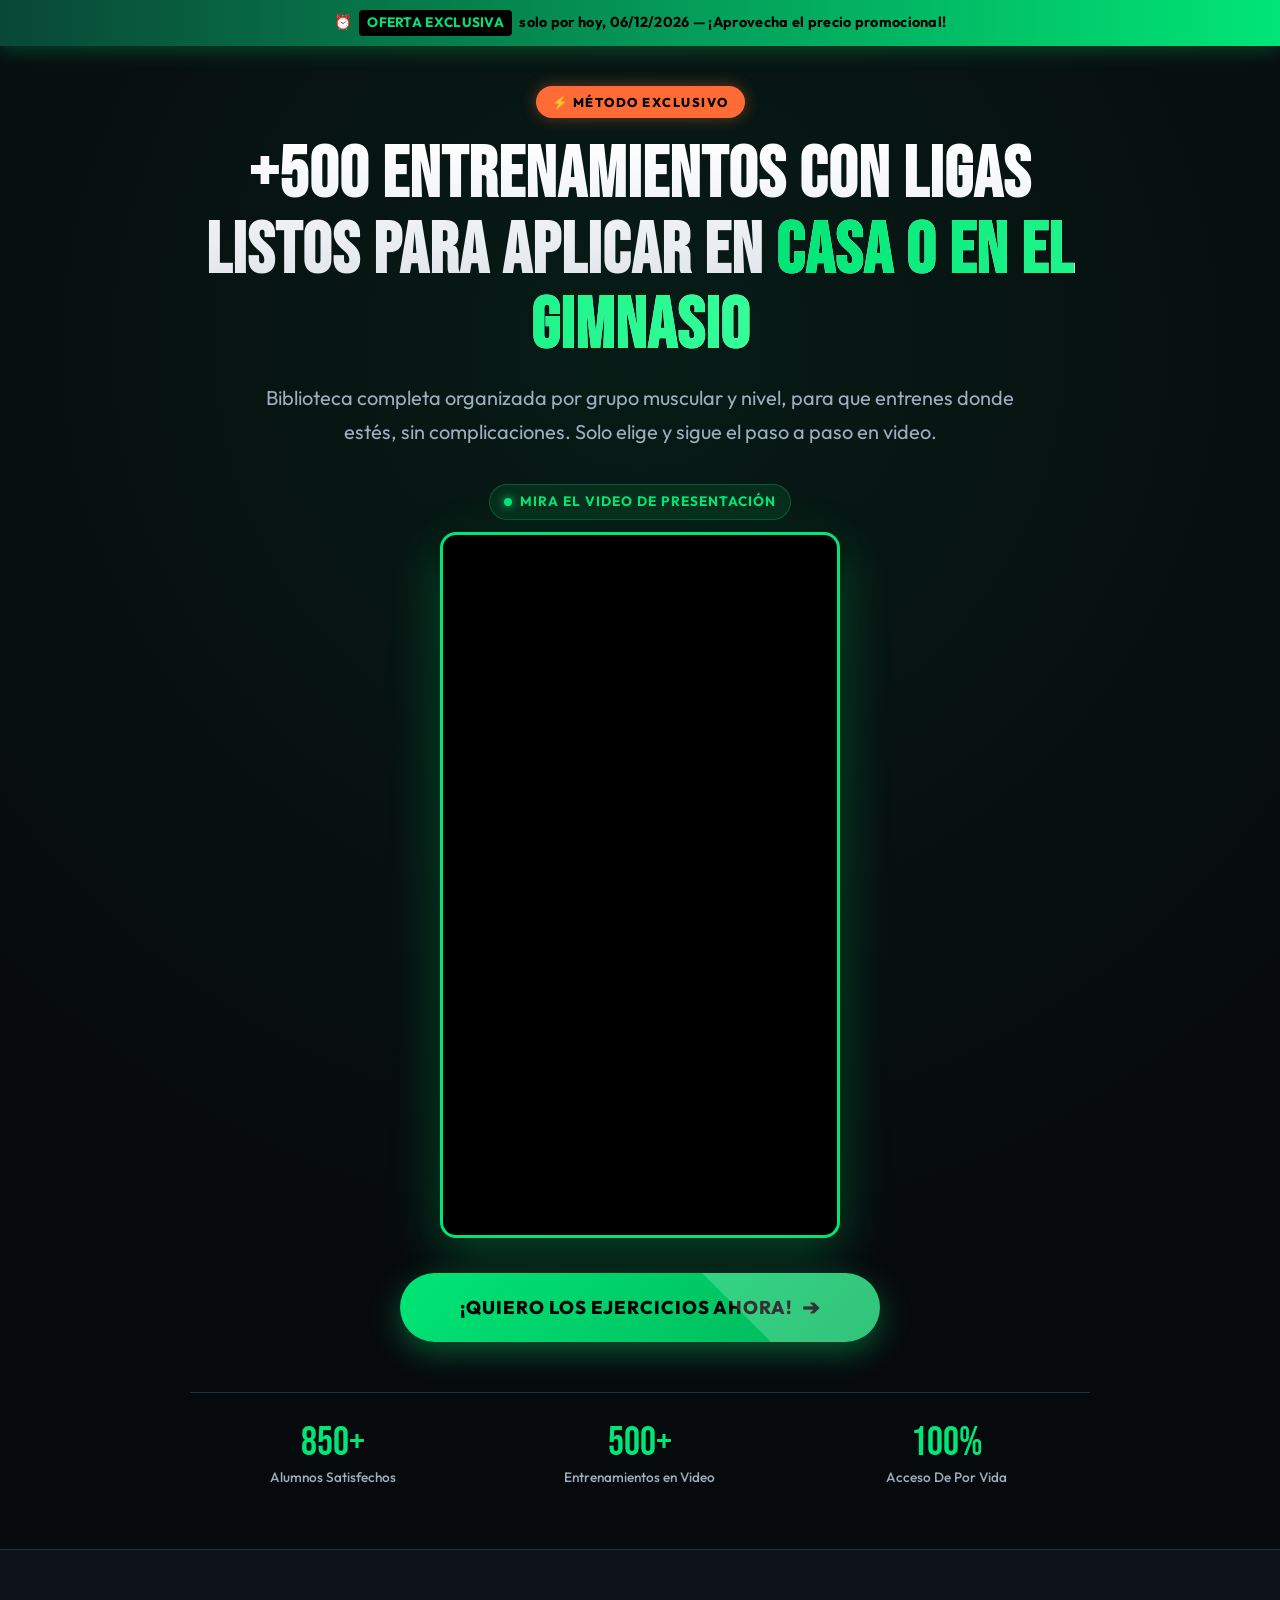
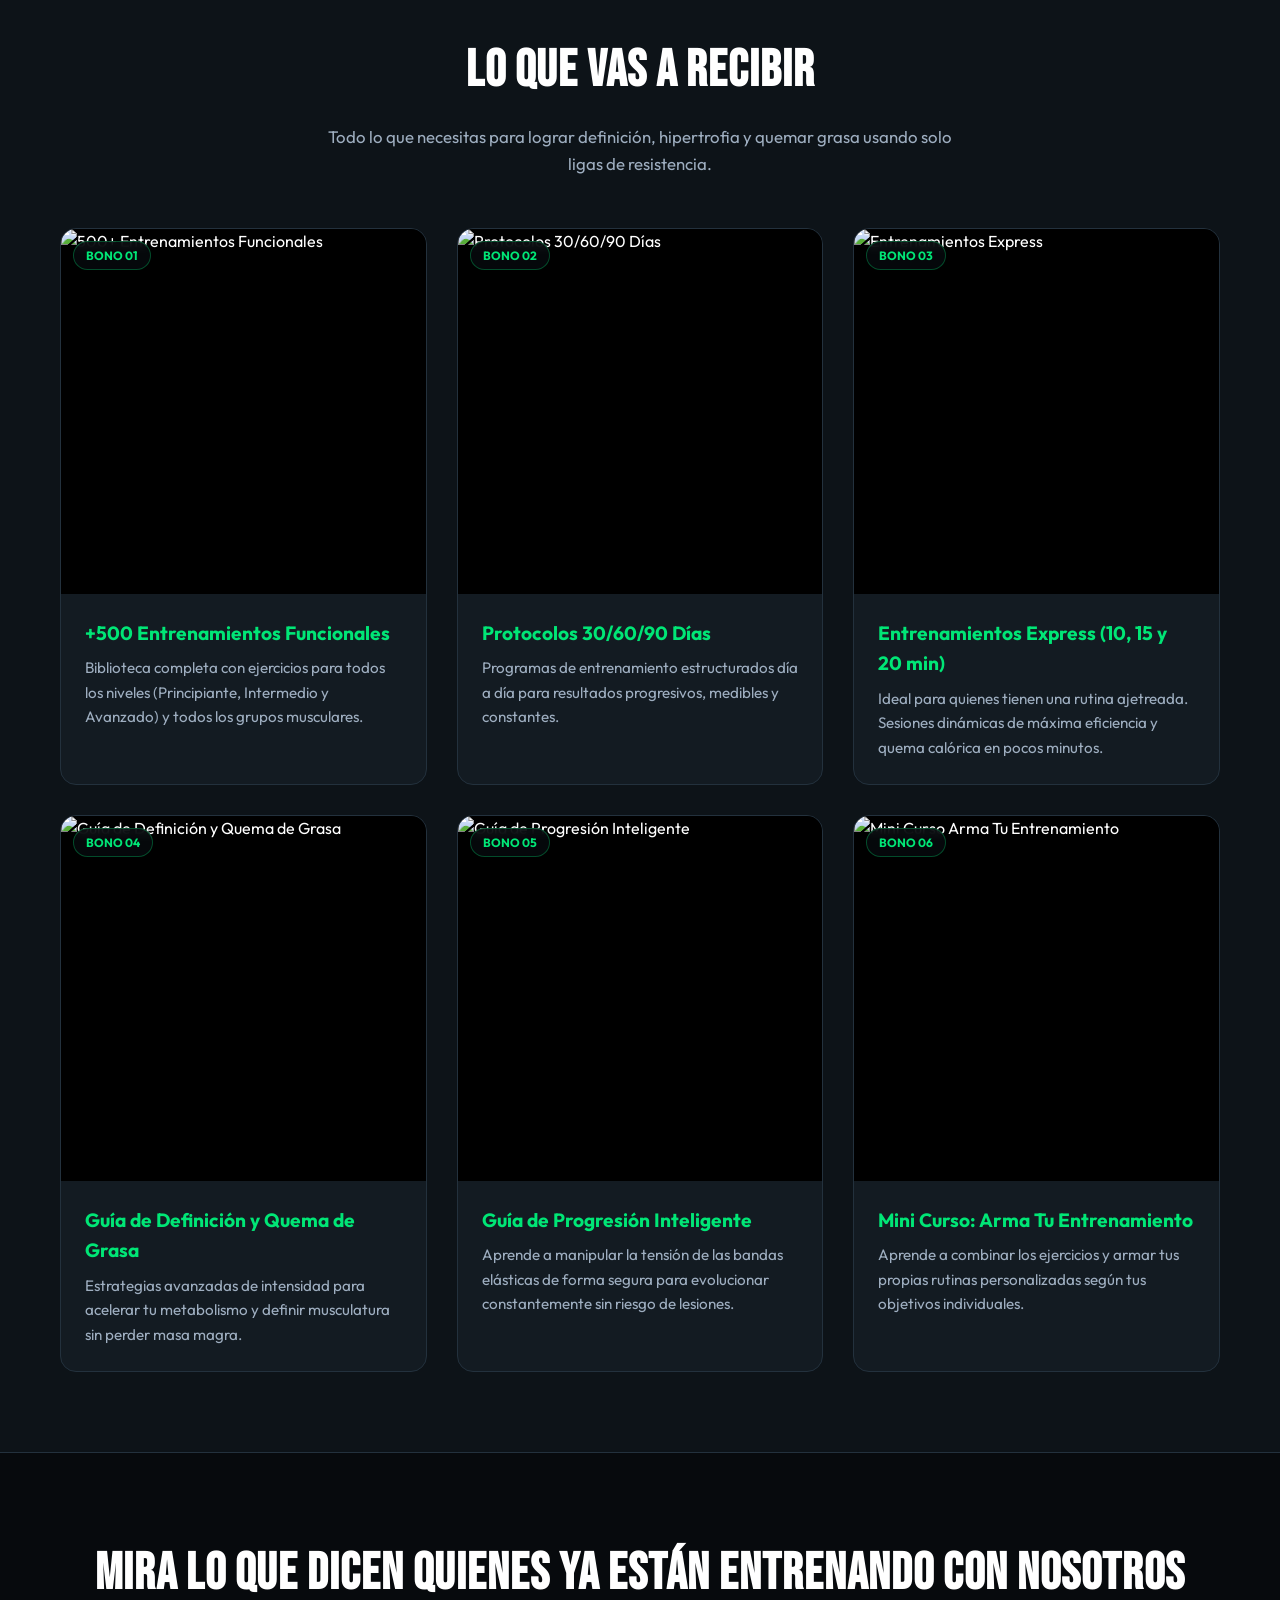
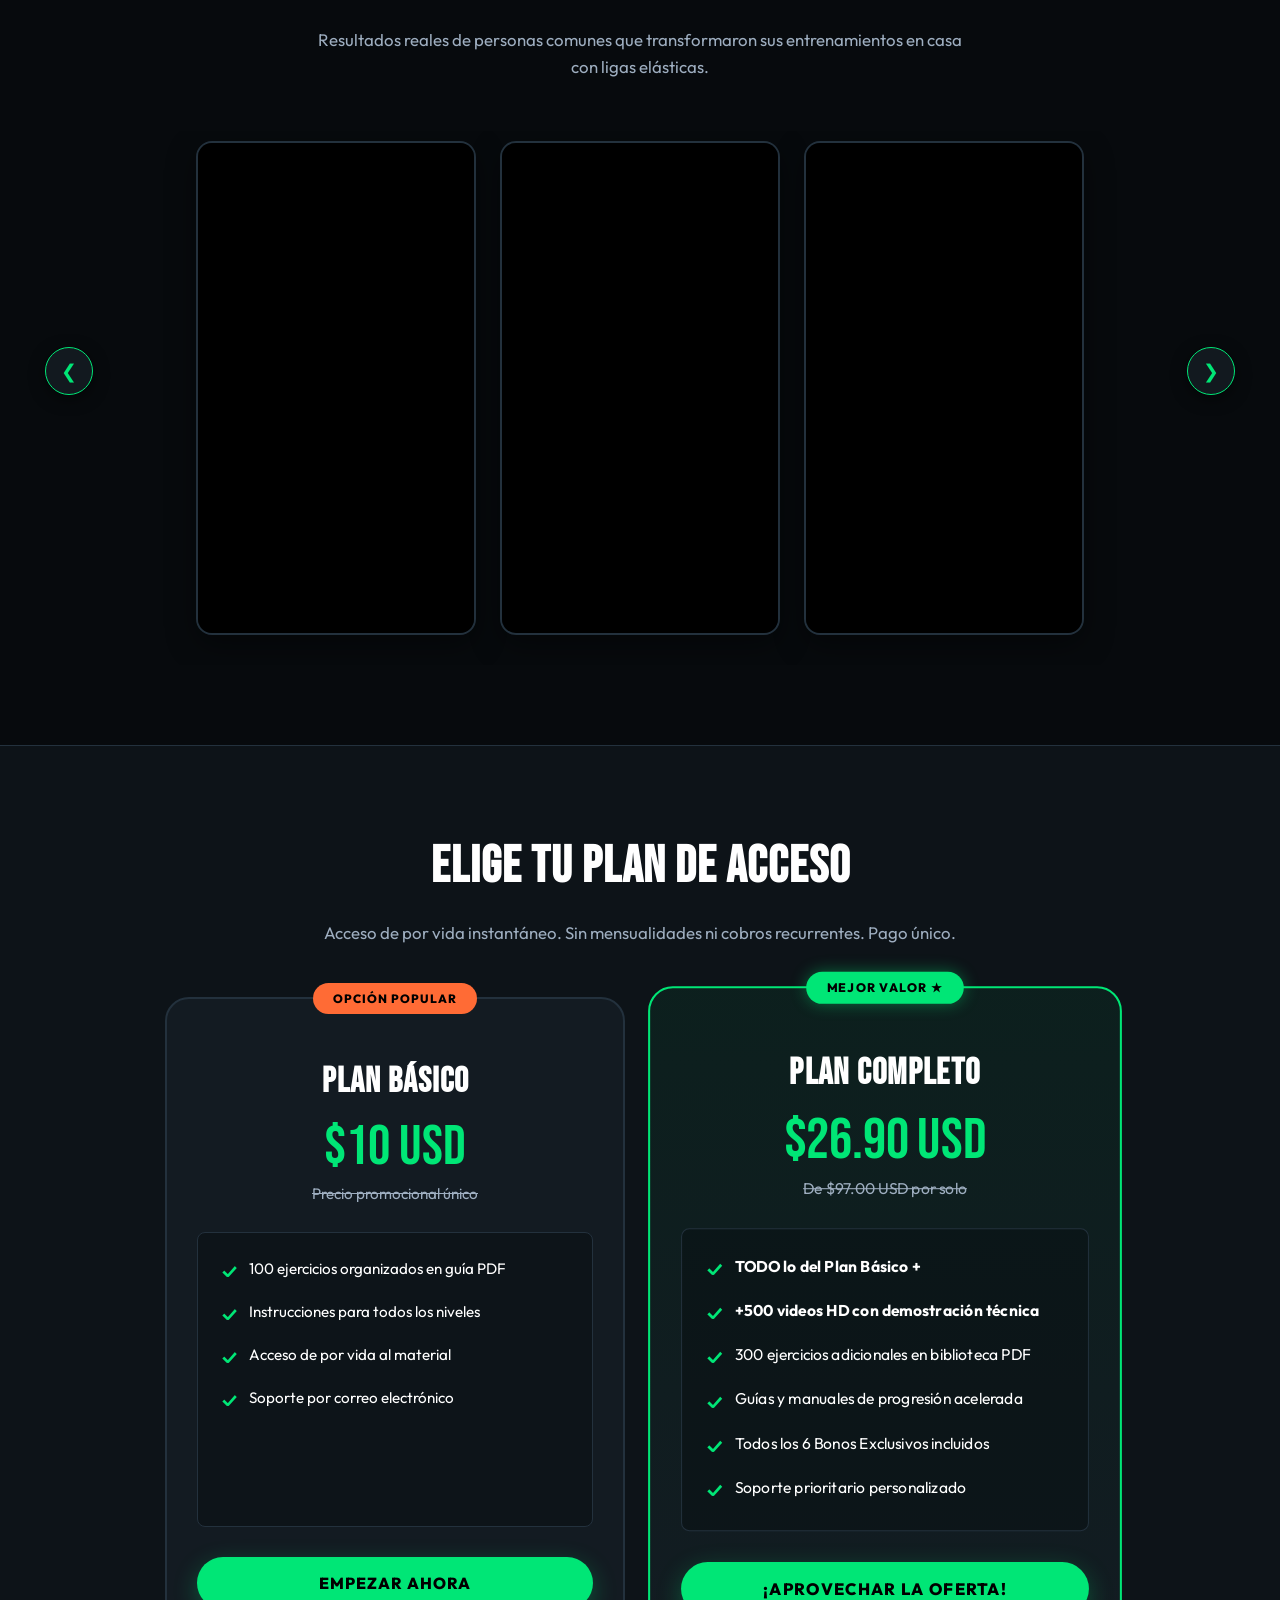
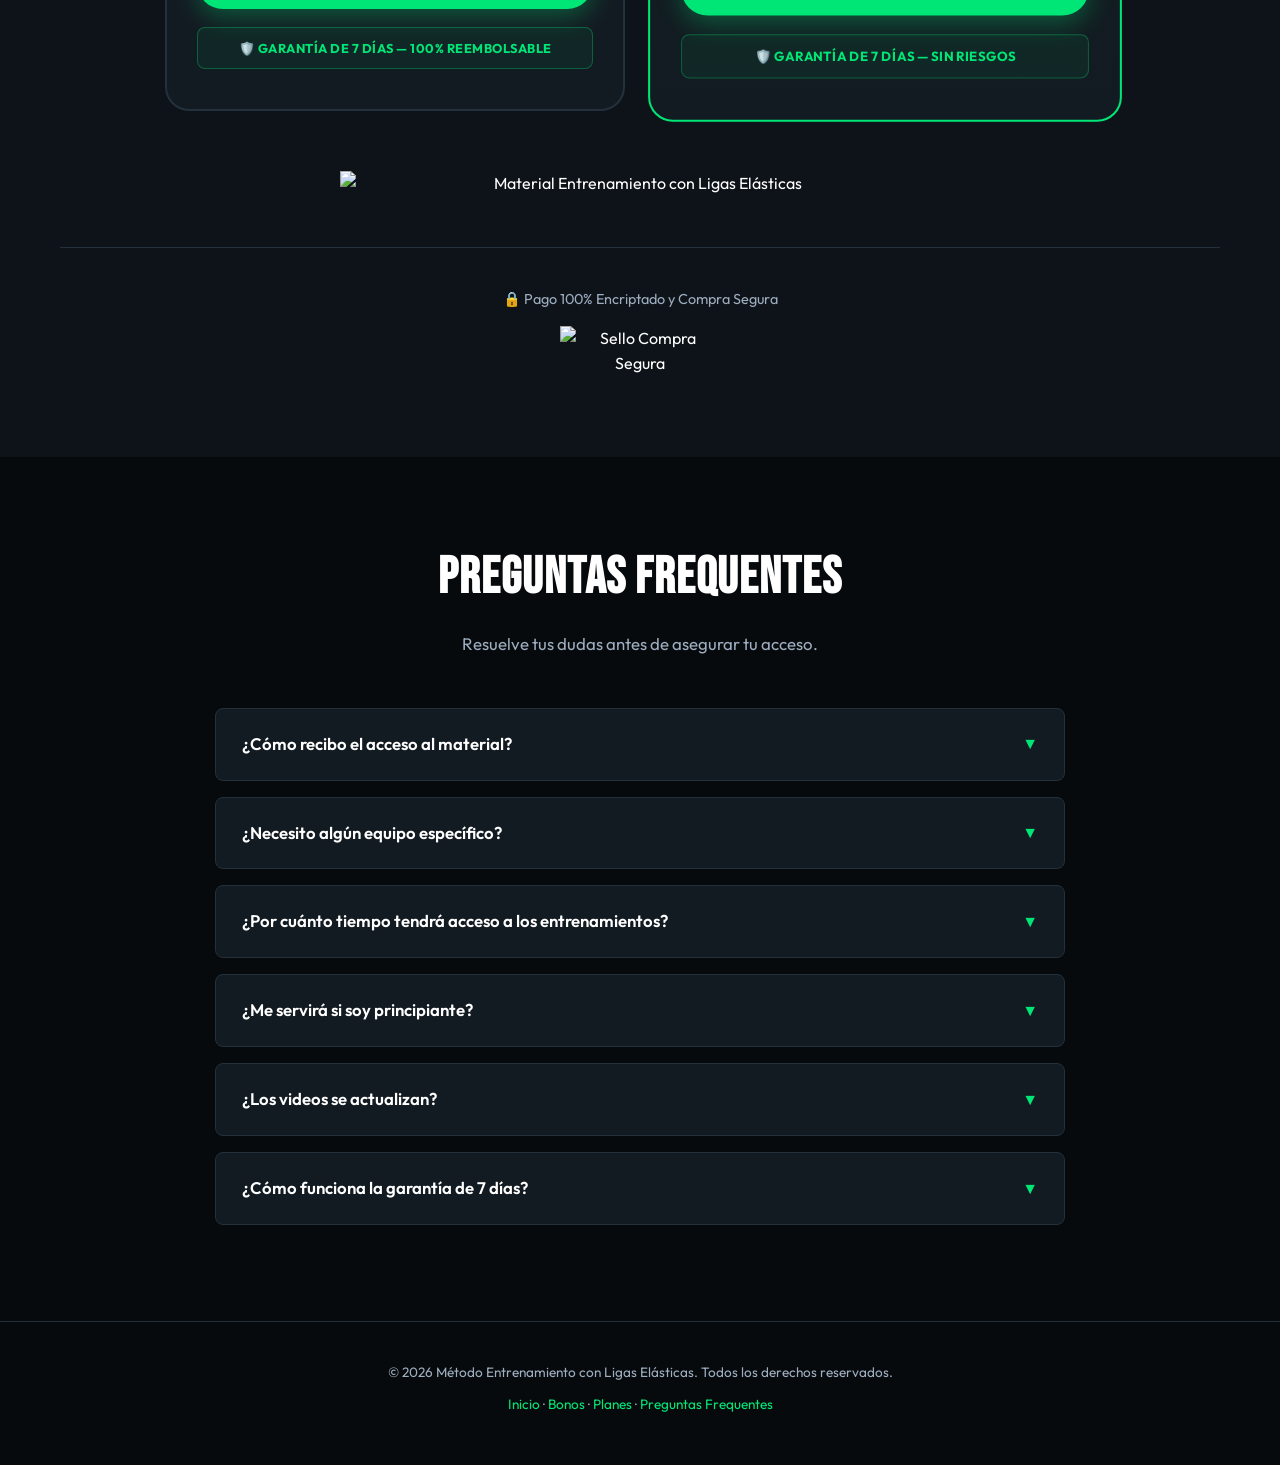
==== index.html @ fd40225d "Add files via upload" ====
<!DOCTYPE html>
<html lang="es">
<head>
  <meta charset="UTF-8">
  <meta name="viewport" content="width=device-width, initial-scale=1.0">
  <title>Entrenamiento con Ligas Elásticas — +500 Ejercicios en Video | Método Exclusivo</title>
  <meta name="description" content="Biblioteca completa de entrenamientos con ligas elásticas organizada por grupo muscular y nivel. Entrena en casa o en el gimnasio con resultados profesionales.">

  <!-- Open Graph / Meta -->
  <meta property="og:title" content="Entrenamiento con Ligas Elásticas — +500 Ejercicios en Video">
  <meta property="og:description" content="Accede a más de 500 ejercicios en video con ligas de resistencia para transformar tu cuerpo.">
  <meta property="og:type" content="website">

  <!-- CSS -->
  <link rel="stylesheet" href="styles.css">
</head>
<body>

  <!-- ==========================================================================
       1. BARRA DE URGENCIA (STICKY TOP)
       ========================================================================== -->
  <div class="urgency-bar" id="urgencyBar">
    <span>⏰ <strong>OFERTA EXCLUSIVA</strong> solo por hoy, <span id="dataHoje">--/--/----</span> — ¡Aprovecha el precio promocional!</span>
  </div>

  <!-- ==========================================================================
       2. HERO SECTION & ESPACIO VSL 9:16 (PARTE SUPERIOR)
       ========================================================================== -->
  <header class="hero" id="inicio">
    <div class="container">
      <div class="hero-wrapper">

        <!-- Badge de Destacado -->
        <div class="hero-badge">
          <span>⚡ MÉTODO EXCLUSIVO</span>
        </div>

        <!-- Headline Principal -->
        <h1>
          +500 Entrenamientos con Ligas Listos para Aplicar en <span class="highlight">Casa o en el Gimnasio</span>
        </h1>

        <!-- Sub-headline -->
        <p class="hero-subtitle">
          Biblioteca completa organizada por grupo muscular y nivel, para que entrenes donde estés, sin complicaciones. Solo elige y sigue el paso a paso en video.
        </p>

        <!-- ==========================================================================
             ESPACIO SUPERIOR PARA VSL
             ========================================================================== -->
        <div class="vsl-916-section" id="vslSection">
          <div class="vsl-header-badge">
            <span class="pulse-icon"></span>
            <span>Mira el Video de Presentación</span>
          </div>

          <div class="vsl-frame-wrapper">
            <div style="position:relative;padding-top:177.77777777777777%;"><iframe id="panda-846d091d-3621-42ae-bb9a-a032b433a4c4" src="https://player-vz-f4fc5bc1-14f.tv.pandavideo.com.br/embed/?v=846d091d-3621-42ae-bb9a-a032b433a4c4" style="border:none;position:absolute;top:0;left:0;" allow="accelerometer;gyroscope;autoplay;encrypted-media;picture-in-picture" allowfullscreen=true width="100%" height="100%" fetchpriority="high"></iframe></div>
          </div>
        </div>
        <!-- FIN ESPACIO VSL -->

        <!-- Botón CTA Principal -->
        <a href="#ofertas" class="cta-button" id="heroCtaBtn">
          <span>¡Quiero los Ejercicios Ahora!</span>
          <span class="icon">➔</span>
        </a>

        <!-- Prueba Social (Estadísticas) -->
        <div class="social-proof-bar">
          <div class="proof-item">
            <span class="proof-number">850+</span>
            <span class="proof-label">Alumnos Satisfechos</span>
          </div>
          <div class="proof-item">
            <span class="proof-number">500+</span>
            <span class="proof-label">Entrenamientos en Video</span>
          </div>
          <div class="proof-item">
            <span class="proof-number">100%</span>
            <span class="proof-label">Acceso De Por Vida</span>
          </div>
        </div>

      </div>
    </div>
  </header>

  <!-- ==========================================================================
       3. SECCIÓN LO QUE VAS A RECIBIR (BONOS EXCLUSIVOS)
       ========================================================================== -->
  <section class="bonus-section" id="conteudo">
    <div class="container">
      <h2 class="section-title">Lo que vas a recibir</h2>
      <p class="section-subtitle">Todo lo que necesitas para lograr definición, hipertrofia y quemar grasa usando solo ligas de resistencia.</p>

      <div class="bonus-grid">
        
        <!-- Card 1 -->
        <div class="bonus-card">
          <div class="bonus-card-img">
            <span class="bonus-tag">BONO 01</span>
            <img src="https://metodotreino.com/wp-content/uploads/2026/03/bonus-1-DiQcJpWj.jpg" alt="500+ Entrenamientos Funcionales" loading="lazy">
          </div>
          <div class="bonus-card-content">
            <h3 class="bonus-card-title">+500 Entrenamientos Funcionales</h3>
            <p class="bonus-card-desc">Biblioteca completa con ejercicios para todos los niveles (Principiante, Intermedio y Avanzado) y todos los grupos musculares.</p>
          </div>
        </div>

        <!-- Card 2 -->
        <div class="bonus-card">
          <div class="bonus-card-img">
            <span class="bonus-tag">BONO 02</span>
            <img src="https://metodotreino.com/wp-content/uploads/2026/03/bonus-2-BgysZjsa.jpg" alt="Protocolos 30/60/90 Días" loading="lazy">
          </div>
          <div class="bonus-card-content">
            <h3 class="bonus-card-title">Protocolos 30/60/90 Días</h3>
            <p class="bonus-card-desc">Programas de entrenamiento estructurados día a día para resultados progresivos, medibles y constantes.</p>
          </div>
        </div>

        <!-- Card 3 -->
        <div class="bonus-card">
          <div class="bonus-card-img">
            <span class="bonus-tag">BONO 03</span>
            <img src="https://metodotreino.com/wp-content/uploads/2026/03/bonus-3-D2dVax5O.jpg" alt="Entrenamientos Express" loading="lazy">
          </div>
          <div class="bonus-card-content">
            <h3 class="bonus-card-title">Entrenamientos Express (10, 15 y 20 min)</h3>
            <p class="bonus-card-desc">Ideal para quienes tienen una rutina ajetreada. Sesiones dinámicas de máxima eficiencia y quema calórica en pocos minutos.</p>
          </div>
        </div>

        <!-- Card 4 -->
        <div class="bonus-card">
          <div class="bonus-card-img">
            <span class="bonus-tag">BONO 04</span>
            <img src="https://metodotreino.com/wp-content/uploads/2026/03/bonus-4-Bin13Cpv.jpg" alt="Guía de Definición y Quema de Grasa" loading="lazy">
          </div>
          <div class="bonus-card-content">
            <h3 class="bonus-card-title">Guía de Definición y Quema de Grasa</h3>
            <p class="bonus-card-desc">Estrategias avanzadas de intensidad para acelerar tu metabolismo y definir musculatura sin perder masa magra.</p>
          </div>
        </div>

        <!-- Card 5 -->
        <div class="bonus-card">
          <div class="bonus-card-img">
            <span class="bonus-tag">BONO 05</span>
            <img src="https://metodotreino.com/wp-content/uploads/2026/03/bonus-5-CfjnOdar.jpg" alt="Guía de Progresión Inteligente" loading="lazy">
          </div>
          <div class="bonus-card-content">
            <h3 class="bonus-card-title">Guía de Progresión Inteligente</h3>
            <p class="bonus-card-desc">Aprende a manipular la tensión de las bandas elásticas de forma segura para evolucionar constantemente sin riesgo de lesiones.</p>
          </div>
        </div>

        <!-- Card 6 -->
        <div class="bonus-card">
          <div class="bonus-card-img">
            <span class="bonus-tag">BONO 06</span>
            <img src="https://metodotreino.com/wp-content/uploads/2026/03/bonus-6-C-kqNXGU-768x768-1.webp" alt="Mini Curso Arma Tu Entrenamiento" loading="lazy">
          </div>
          <div class="bonus-card-content">
            <h3 class="bonus-card-title">Mini Curso: Arma Tu Entrenamiento</h3>
            <p class="bonus-card-desc">Aprende a combinar los ejercicios y armar tus propias rutinas personalizadas según tus objetivos individuales.</p>
          </div>
        </div>

      </div>
    </div>
  </section>

  <!-- ==========================================================================
       4. SECCIÓN TESTIMONIOS EN VIDEO (CARRUSEL HORIZONTAL)
       ========================================================================== -->
  <section class="testimonials-section" id="depoimentos">
    <div class="container">
      <h2 class="section-title">Mira lo que dicen quienes ya están entrenando con nosotros</h2>
      <p class="section-subtitle">Resultados reales de personas comunes que transformaron sus entrenamientos en casa con ligas elásticas.</p>

      <div class="carousel-wrapper">
        <button class="carousel-btn prev" id="prevBtn" aria-label="Testimonio Anterior">❮</button>

        <div class="carousel-container" id="carouselContainer">
          
          <!-- Testimonial 1 -->
          <div class="testimonial-card">
            <div style="position:relative; aspect-ratio: 9/16;">
              <iframe
                loading="lazy" title="Gumlet video player"
                src="https://play.gumlet.io/embed/6a7f6fedb233bd3326989efd?background=false&autoplay=false&loop=false&disable_player_controls=false"
                style="border:none; position: absolute; top: 0; left: 0; height: 100%; width: 100%;"
                referrerpolicy="origin"
                allow="accelerometer; gyroscope; autoplay; encrypted-media; picture-in-picture; fullscreen;clipboard-write;">
              </iframe>
            </div>
          </div>

          <!-- Testimonial 2 -->
          <div class="testimonial-card">
            <div style="position:relative; aspect-ratio: 9/16;">
              <iframe
                loading="lazy" title="Gumlet video player"
                src="https://play.gumlet.io/embed/6a7f6fed80185520c2938852?background=false&autoplay=false&loop=false&disable_player_controls=false"
                style="border:none; position: absolute; top: 0; left: 0; height: 100%; width: 100%;"
                referrerpolicy="origin"
                allow="accelerometer; gyroscope; autoplay; encrypted-media; picture-in-picture; fullscreen;clipboard-write;">
              </iframe>
            </div>
          </div>

          <!-- Testimonial 3 -->
          <div class="testimonial-card">
            <div style="position:relative; aspect-ratio: 9/16;">
              <iframe
                loading="lazy" title="Gumlet video player"
                src="https://play.gumlet.io/embed/6a7f6fedb233bd3326989eff?background=false&autoplay=false&loop=false&disable_player_controls=false"
                style="border:none; position: absolute; top: 0; left: 0; height: 100%; width: 100%;"
                referrerpolicy="origin"
                allow="accelerometer; gyroscope; autoplay; encrypted-media; picture-in-picture; fullscreen;clipboard-write;">
              </iframe>
            </div>
          </div>

        </div>

        <button class="carousel-btn next" id="nextBtn" aria-label="Siguiente Testimonio">❯</button>
      </div>
    </div>
  </section>

  <!-- ==========================================================================
       5. SECCIÓN DE OFERTAS Y PRECIOS
       ========================================================================== -->
  <section class="pricing-section" id="ofertas">
    <div class="container">
      <h2 class="section-title">Elige Tu Plan de Acceso</h2>
      <p class="section-subtitle">Acceso de por vida instantáneo. Sin mensualidades ni cobros recurrentes. Pago único.</p>

      <div class="pricing-grid">
        
        <!-- PLAN BÁSICO -->
        <div class="pricing-card">
          <div class="pricing-badge">OPCIÓN POPULAR</div>
          <h3 class="pricing-plan-name">Plan Básico</h3>
          <div class="pricing-price">$10 USD</div>
          <div class="pricing-original-price">Precio promocional único</div>

          <div class="pricing-features">
            <div class="feature-item">
              <span class="feature-icon">✓</span>
              <span>100 ejercicios organizados en guía PDF</span>
            </div>
            <div class="feature-item">
              <span class="feature-icon">✓</span>
              <span>Instrucciones para todos los niveles</span>
            </div>
            <div class="feature-item">
              <span class="feature-icon">✓</span>
              <span>Acceso de por vida al material</span>
            </div>
            <div class="feature-item">
              <span class="feature-icon">✓</span>
              <span>Soporte por correo electrónico</span>
            </div>
          </div>

          <button class="pricing-cta" onclick="abrirUpsell()">Empezar Ahora</button>

          <div class="guarantee-box">
            <span>🛡️ Garantía de 7 días — 100% Reembolsable</span>
          </div>
        </div>

        <!-- PLAN COMPLETO (DESTACADO) -->
        <div class="pricing-card featured">
          <div class="pricing-badge featured">MEJOR VALOR ★</div>
          <h3 class="pricing-plan-name">Plan Completo</h3>
          <div class="pricing-price">$26.90 USD</div>
          <div class="pricing-original-price">De $97.00 USD por solo</div>

          <div class="pricing-features">
            <div class="feature-item">
              <span class="feature-icon">✓</span>
              <span><strong>TODO lo del Plan Básico +</strong></span>
            </div>
            <div class="feature-item">
              <span class="feature-icon">✓</span>
              <span><strong>+500 videos HD con demostración técnica</strong></span>
            </div>
            <div class="feature-item">
              <span class="feature-icon">✓</span>
              <span>300 ejercicios adicionales en biblioteca PDF</span>
            </div>
            <div class="feature-item">
              <span class="feature-icon">✓</span>
              <span>Guías y manuales de progresión acelerada</span>
            </div>
            <div class="feature-item">
              <span class="feature-icon">✓</span>
              <span>Todos los 6 Bonos Exclusivos incluidos</span>
            </div>
            <div class="feature-item">
              <span class="feature-icon">✓</span>
              <span>Soporte prioritario personalizado</span>
            </div>
          </div>

          <button class="pricing-cta" onclick="irParaCheckout('oferta-completa')">¡Aprovechar la Oferta!</button>

          <div class="guarantee-box">
            <span>🛡️ Garantía de 7 días — Sin Riesgos</span>
          </div>
        </div>

      </div>

      <!-- Imagem de Mockups dos Pacotes -->
      <div class="bundle-image-box">
        <img src="https://metodotreino.com/wp-content/uploads/2026/03/139.1-1.webp" alt="Material Entrenamiento con Ligas Elásticas" loading="lazy">
      </div>

      <!-- Selo de Compra Segura -->
      <div class="security-seal-box">
        <p>🔒 Pago 100% Encriptado y Compra Segura</p>
        <img src="https://metodotreino.com/wp-content/uploads/2026/03/compra-Segura-vetor-branco1-1-1.png" alt="Sello Compra Segura" loading="lazy">
      </div>

    </div>
  </section>

  <!-- ==========================================================================
       6. SECCIÓN PREGUNTAS FRECUENTES (FAQ)
       ========================================================================== -->
  <section class="faq-section" id="faq">
    <div class="container">
      <h2 class="section-title">Preguntas Frequentes</h2>
      <p class="section-subtitle">Resuelve tus dudas antes de asegurar tu acceso.</p>

      <div class="faq-container">
        
        <div class="faq-item">
          <div class="faq-question">
            <span>¿Cómo recibo el acceso al material?</span>
            <span class="faq-icon">▼</span>
          </div>
          <div class="faq-answer">
            <p>Inmediatamente después de confirmar tu pago, recibirás un correo electrónico automático con tus datos de acceso a la plataforma privada. Puedes ingresar desde cualquier celular, tablet o computadora.</p>
          </div>
        </div>

        <div class="faq-item">
          <div class="faq-question">
            <span>¿Necesito algún equipo específico?</span>
            <span class="faq-icon">▼</span>
          </div>
          <div class="faq-answer">
            <p>Solo necesitas bandas o ligas elásticas de resistencia (como mini bands, super bands o ligas con agarre). Son equipos muy accesibles que puedes adquirir fácilmente en tiendas online a precios muy bajos.</p>
          </div>
        </div>

        <div class="faq-item">
          <div class="faq-question">
            <span>¿Por cuánto tiempo tendrá acceso a los entrenamientos?</span>
            <span class="faq-icon">▼</span>
          </div>
          <div class="faq-answer">
            <p>Tu acceso es 100% de por vida. Pagas una sola vez y tienes acceso ilimitado para siempre, incluyendo futuras actualizaciones sin cargos adicionales.</p>
          </div>
        </div>

        <div class="faq-item">
          <div class="faq-question">
            <span>¿Me servirá si soy principiante?</span>
            <span class="faq-icon">▼</span>
          </div>
          <div class="faq-answer">
            <p>¡Sí! Los ejercicios están divididos y clasificados por nivel de dificultad (Principiante, Intermedio y Avanzado), lo que permite que cualquier persona progrese con total seguridad.</p>
          </div>
        </div>

        <div class="faq-item">
          <div class="faq-question">
            <span>¿Los videos se actualizan?</span>
            <span class="faq-icon">▼</span>
          </div>
          <div class="faq-answer">
            <p>¡Sí! Añadimos nuevos entrenamientos y variaciones periódicamente sin cobrar nada extra a los miembros.</p>
          </div>
        </div>

        <div class="faq-item">
          <div class="faq-question">
            <span>¿Cómo funciona la garantía de 7 días?</span>
            <span class="faq-icon">▼</span>
          </div>
          <div class="faq-answer">
            <p>Si por cualquier motivo sientes que el método no es para ti dentro del plazo de 7 días, solo envía un correo a nuestro equipo de soporte y te devolveremos el 100% de tu dinero, sin preguntas ni complicaciones.</p>
          </div>
        </div>

      </div>
    </div>
  </section>

  <!-- ==========================================================================
       7. UPSELL MODAL (DESCONTO PLANO COMPLETO POR $19.90 USD)
       ========================================================================== -->
  <div class="upsell-modal" id="upsellModal" aria-hidden="true">
    <div class="upsell-content">
      <button class="upsell-close" onclick="fecharUpsell()" aria-label="Cerrar Modal">✕</button>

      <div class="upsell-header">
        <h2>⚡ ¡ESPERA! OFERTA ESPECIAL</h2>
        <p>¡Llévate el Plan Completo con +500 Videos a un precio exclusivo!</p>
      </div>

      <div class="upsell-price-box">
        <div class="upsell-price-value">$19.90 USD</div>
        <div class="upsell-price-original">De $26.90 USD (Descuento extra del 25%)</div>
      </div>

      <div class="upsell-benefits">
        <h3>Todo lo que te llevas al aceptar ahora:</h3>
        <div class="upsell-benefit-item">
          <span class="check">✓</span>
          <span><strong>+500 Videos de Entrenamiento</strong> demostrativos en HD</span>
        </div>
        <div class="upsell-benefit-item">
          <span class="check">✓</span>
          <span><strong>Todos los 6 Bonos Exclusivos</strong> incluidos</span>
        </div>
        <div class="upsell-benefit-item">
          <span class="check">✓</span>
          <span><strong>Diario de Evolución</strong> + Planilla de Medidas</span>
        </div>
        <div class="upsell-benefit-item">
          <span class="check">✓</span>
          <span><strong>Desafío 30/60/90 Días</strong> guiado</span>
        </div>
      </div>

      <div class="upsell-actions">
        <button class="upsell-btn-accept" onclick="aceitarUpsell()">SÍ, QUIERO EL COMPLETO</button>
        <button class="upsell-btn-decline" onclick="recusarUpsell()">Mantener Solo el Básico</button>
      </div>
    </div>
  </div>

  <!-- ==========================================================================
       8. PIE DE PÁGINA (FOOTER)
       ========================================================================== -->
  <footer>
    <div class="container">
      <p>&copy; <span id="anoAtual">2026</span> Método Entrenamiento con Ligas Elásticas. Todos los derechos reservados.</p>
      <p>
        <a href="#inicio">Inicio</a> · 
        <a href="#conteudo">Bonos</a> · 
        <a href="#ofertas">Planes</a> · 
        <a href="#faq">Preguntas Frequentes</a>
      </p>
    </div>
  </footer>

  <!-- SCRIPT JS -->
  <script src="script.js"></script>
</body>
</html>
---- styles.css ----
/* ==========================================================================
   TREINOS COM ELÁSTICO - STYLESHEET
   Estilo moderno, alta conversão, responsivo & VSL 9:16
   ========================================================================== */

@import url('https://fonts.googleapis.com/css2?family=Bebas+Neue&family=Outfit:wght@300;400;500;600;700;800;900&display=swap');

:root {
  --neon-green: #00e676;
  --neon-green-glow: rgba(0, 230, 118, 0.4);
  --neon-green-dark: #00b359;
  --dark-bg: #070a0d;
  --dark-bg-alt: #0d1318;
  --card-bg: #131b22;
  --card-bg-hover: #1a252f;
  --border-color: #23313d;
  --border-highlight: #00e676;
  --text-primary: #ffffff;
  --text-secondary: #9eaec0;
  --accent-orange: #ff6b35;
  --accent-orange-glow: rgba(255, 107, 53, 0.4);
  --gradient-urgency: linear-gradient(90deg, #094736 0%, #00e676 100%);
  --gradient-cta: linear-gradient(135deg, #00e676 0%, #00b359 100%);
  --radius-sm: 8px;
  --radius-md: 16px;
  --radius-lg: 24px;
  --shadow-main: 0 10px 30px rgba(0, 0, 0, 0.5);
  --shadow-neon: 0 0 30px rgba(0, 230, 118, 0.25);
  --transition-fast: 0.2s ease;
  --transition-normal: 0.3s cubic-bezier(0.4, 0, 0.2, 1);
}

/* RESET & BASE */
*, *::before, *::after {
  margin: 0;
  padding: 0;
  box-sizing: border-box;
}

html {
  scroll-behavior: smooth;
  font-size: 16px;
  -webkit-font-smoothing: antialiased;
}

body {
  font-family: 'Outfit', sans-serif;
  background-color: var(--dark-bg);
  color: var(--text-primary);
  line-height: 1.6;
  overflow-x: hidden;
}

img, video {
  max-width: 100%;
  height: auto;
  display: block;
}

a {
  color: inherit;
  text-decoration: none;
}

button {
  font-family: inherit;
  cursor: pointer;
}

.container {
  width: 100%;
  max-width: 1200px;
  margin: 0 auto;
  padding: 0 20px;
}

/* ==========================================================================
   BARRA DE URGÊNCIA STICKY
   ========================================================================== */
.urgency-bar {
  position: sticky;
  top: 0;
  z-index: 100;
  background: var(--gradient-urgency);
  color: #000;
  padding: 10px 16px;
  text-align: center;
  font-weight: 700;
  font-size: 0.9rem;
  letter-spacing: 0.3px;
  box-shadow: 0 4px 20px rgba(0, 230, 118, 0.25);
  display: flex;
  align-items: center;
  justify-content: center;
  gap: 8px;
  animation: urgencyPulse 2.5s infinite alternate;
}

@keyframes urgencyPulse {
  0% { opacity: 0.95; filter: brightness(1); }
  100% { opacity: 1; filter: brightness(1.15); }
}

.urgency-bar span strong {
  background: #000;
  color: var(--neon-green);
  padding: 2px 8px;
  border-radius: 4px;
  font-size: 0.85rem;
  margin: 0 4px;
  display: inline-block;
}

/* ==========================================================================
   SEÇÃO HERO & VSL 9:16 (ÁREA SUPERIOR)
   ========================================================================== */
.hero {
  padding: 40px 0 60px;
  position: relative;
  background: radial-gradient(circle at 50% 20%, rgba(0, 230, 118, 0.08) 0%, transparent 70%);
}

.hero-wrapper {
  display: flex;
  flex-direction: column;
  align-items: center;
  text-align: center;
  max-width: 900px;
  margin: 0 auto;
}

.hero-badge {
  display: inline-flex;
  align-items: center;
  gap: 6px;
  background: var(--accent-orange);
  color: #000;
  padding: 6px 16px;
  border-radius: 50px;
  font-size: 0.8rem;
  font-weight: 800;
  letter-spacing: 1.5px;
  text-transform: uppercase;
  margin-bottom: 20px;
  box-shadow: 0 0 15px var(--accent-orange-glow);
}

.hero h1 {
  font-family: 'Bebas Neue', cursive, sans-serif;
  font-size: clamp(2.5rem, 6vw, 4.5rem);
  line-height: 1.05;
  letter-spacing: 1px;
  margin-bottom: 16px;
  background: linear-gradient(180deg, #ffffff 0%, #d1d8e0 100%);
  -webkit-background-clip: text;
  -webkit-text-fill-color: transparent;
}

.hero h1 span.highlight {
  background: linear-gradient(90deg, #00e676 0%, #33ff99 100%);
  -webkit-background-clip: text;
  -webkit-text-fill-color: transparent;
  display: inline;
}

.hero-subtitle {
  font-size: clamp(1rem, 2.5vw, 1.25rem);
  color: var(--text-secondary);
  max-width: 750px;
  margin-bottom: 35px;
  line-height: 1.7;
}

/* CONTAINER VSL 9:16 VERTICAL */
.vsl-916-section {
  width: 100%;
  max-width: 400px;
  margin: 0 auto 35px;
  position: relative;
}

.vsl-header-badge {
  display: flex;
  align-items: center;
  justify-content: center;
  gap: 8px;
  font-size: 0.85rem;
  font-weight: 700;
  color: var(--neon-green);
  text-transform: uppercase;
  letter-spacing: 1px;
  margin-bottom: 12px;
  background: rgba(0, 230, 118, 0.1);
  padding: 6px 14px;
  border-radius: 30px;
  border: 1px solid rgba(0, 230, 118, 0.25);
  width: fit-content;
  margin-left: auto;
  margin-right: auto;
}

.vsl-header-badge .pulse-icon {
  width: 8px;
  height: 8px;
  background-color: var(--neon-green);
  border-radius: 50%;
  box-shadow: 0 0 10px var(--neon-green);
  animation: blink 1.2s infinite;
}

@keyframes blink {
  0%, 100% { opacity: 1; transform: scale(1); }
  50% { opacity: 0.3; transform: scale(0.8); }
}

.vsl-frame-wrapper {
  position: relative;
  width: 100%;
  background: #000;
  border-radius: var(--radius-md);
  overflow: hidden;
  border: 3px solid var(--neon-green);
  box-shadow: 0 15px 50px rgba(0, 230, 118, 0.3), 0 0 20px rgba(0, 0, 0, 0.8);
  transition: transform 0.3s ease, box-shadow 0.3s ease;
}

.vsl-frame-wrapper:hover {
  transform: translateY(-2px);
  box-shadow: 0 20px 60px rgba(0, 230, 118, 0.4);
}

.vsl-frame-wrapper iframe,
.vsl-frame-wrapper video {
  position: absolute;
  top: 0;
  left: 0;
  width: 100%;
  height: 100%;
  object-fit: cover;
  border: none;
}

/* OVERLAY VSL PLACEHOLDER SE NÃO HOUVER VÍDEO EMBED */
.vsl-placeholder-overlay {
  position: absolute;
  inset: 0;
  background: linear-gradient(180deg, rgba(0, 0, 0, 0.3) 0%, rgba(7, 10, 13, 0.85) 100%),
              url('https://metodotreino.com/wp-content/uploads/2026/03/bonus-1-DiQcJpWj.jpg') center/cover no-repeat;
  display: flex;
  flex-direction: column;
  align-items: center;
  justify-content: center;
  padding: 30px 20px;
  text-align: center;
  z-index: 5;
  cursor: pointer;
  transition: opacity 0.3s ease;
}

.vsl-placeholder-overlay.hidden {
  display: none;
}

.play-btn-pulse {
  width: 80px;
  height: 80px;
  background: var(--neon-green);
  border-radius: 50%;
  display: flex;
  align-items: center;
  justify-content: center;
  color: #000;
  font-size: 2rem;
  margin-bottom: 20px;
  box-shadow: 0 0 0 0 rgba(0, 230, 118, 0.6);
  animation: pulseBtn 1.8s infinite;
  transition: transform 0.2s ease;
}

.vsl-placeholder-overlay:hover .play-btn-pulse {
  transform: scale(1.1);
}

@keyframes pulseBtn {
  0% { box-shadow: 0 0 0 0 rgba(0, 230, 118, 0.7); }
  70% { box-shadow: 0 0 0 25px rgba(0, 230, 118, 0); }
  100% { box-shadow: 0 0 0 0 rgba(0, 230, 118, 0); }
}

.vsl-placeholder-title {
  font-family: 'Bebas Neue', sans-serif;
  font-size: 1.8rem;
  color: #fff;
  line-height: 1.2;
  margin-bottom: 8px;
  text-shadow: 0 2px 10px rgba(0,0,0,0.8);
}

.vsl-placeholder-sub {
  font-size: 0.85rem;
  color: var(--neon-green);
  font-weight: 600;
  background: rgba(0, 0, 0, 0.7);
  padding: 6px 14px;
  border-radius: 20px;
  border: 1px solid rgba(0, 230, 118, 0.3);
}

/* BOTÃO DE CTA PRINCIPAL */
.cta-button {
  display: inline-flex;
  align-items: center;
  justify-content: center;
  gap: 10px;
  background: var(--gradient-cta);
  color: #000;
  padding: 18px 42px;
  font-size: 1.15rem;
  font-weight: 800;
  text-transform: uppercase;
  letter-spacing: 1px;
  border-radius: 50px;
  border: none;
  box-shadow: 0 10px 30px rgba(0, 230, 118, 0.35);
  transition: var(--transition-normal);
  position: relative;
  overflow: hidden;
  text-decoration: none;
  width: 100%;
  max-width: 480px;
}

.cta-button::before {
  content: '';
  position: absolute;
  top: -50%;
  left: -50%;
  width: 200%;
  height: 200%;
  background: rgba(255, 255, 255, 0.2);
  transform: rotate(45deg) translateY(-100%);
  transition: transform 0.6s ease;
}

.cta-button:hover::before {
  transform: rotate(45deg) translateY(100%);
}

.cta-button:hover {
  transform: translateY(-4px) scale(1.02);
  box-shadow: 0 15px 40px rgba(0, 230, 118, 0.5);
  color: #000;
}

.cta-button .icon {
  font-size: 1.3rem;
  transition: transform 0.2s ease;
}

.cta-button:hover .icon {
  transform: translateX(4px);
}

/* PROVA SOCIAL STATS */
.social-proof-bar {
  margin-top: 50px;
  padding-top: 30px;
  border-top: 1px solid var(--border-color);
  display: grid;
  grid-template-columns: repeat(3, 1fr);
  gap: 20px;
  width: 100%;
}

.proof-item {
  display: flex;
  flex-direction: column;
  align-items: center;
}

.proof-number {
  font-family: 'Bebas Neue', sans-serif;
  font-size: 2.5rem;
  color: var(--neon-green);
  line-height: 1;
  margin-bottom: 4px;
}

.proof-label {
  font-size: 0.85rem;
  color: var(--text-secondary);
  font-weight: 500;
}

/* ==========================================================================
   SEÇÃO O QUE VOCÊ RECEBE / BÔNUS
   ========================================================================== */
.bonus-section {
  padding: 80px 0;
  background: var(--dark-bg-alt);
  border-top: 1px solid var(--border-color);
  border-bottom: 1px solid var(--border-color);
}

.section-title {
  font-family: 'Bebas Neue', sans-serif;
  font-size: clamp(2.2rem, 4vw, 3.2rem);
  text-align: center;
  margin-bottom: 12px;
  letter-spacing: 1px;
}

.section-subtitle {
  text-align: center;
  color: var(--text-secondary);
  max-width: 650px;
  margin: 0 auto 50px;
  font-size: 1.05rem;
}

.bonus-grid {
  display: grid;
  grid-template-columns: repeat(auto-fit, minmax(300px, 1fr));
  gap: 30px;
}

.bonus-card {
  background: var(--card-bg);
  border: 1px solid var(--border-color);
  border-radius: var(--radius-md);
  overflow: hidden;
  transition: var(--transition-normal);
  display: flex;
  flex-direction: column;
  position: relative;
}

.bonus-card:hover {
  border-color: var(--neon-green);
  transform: translateY(-8px);
  box-shadow: var(--shadow-neon);
}

.bonus-card-img {
  width: 100%;
  aspect-ratio: 1;
  overflow: hidden;
  position: relative;
  background: #000;
}

.bonus-card-img img {
  width: 100%;
  height: 100%;
  object-fit: cover;
  transition: transform 0.5s ease;
}

.bonus-card:hover .bonus-card-img img {
  transform: scale(1.06);
}

.bonus-tag {
  position: absolute;
  top: 12px;
  left: 12px;
  background: rgba(7, 10, 13, 0.85);
  color: var(--neon-green);
  padding: 4px 12px;
  border-radius: 20px;
  font-size: 0.75rem;
  font-weight: 700;
  border: 1px solid rgba(0, 230, 118, 0.3);
  backdrop-filter: blur(5px);
}

.bonus-card-content {
  padding: 24px;
  display: flex;
  flex-direction: column;
  flex-grow: 1;
}

.bonus-card-title {
  font-size: 1.2rem;
  font-weight: 700;
  color: var(--neon-green);
  margin-bottom: 8px;
}

.bonus-card-desc {
  font-size: 0.95rem;
  color: var(--text-secondary);
  line-height: 1.6;
}

/* ==========================================================================
   SEÇÃO DEPOIMENTOS EM VÍDEO (CARROSSEL)
   ========================================================================== */
.testimonials-section {
  padding: 80px 0;
}

.carousel-wrapper {
  position: relative;
  width: 100%;
  margin-top: 40px;
}

.carousel-container {
  display: flex;
  justify-content: center;
  gap: 24px;
  overflow-x: auto;
  scroll-behavior: smooth;
  scroll-snap-type: x mandatory;
  padding: 10px 5px 30px;
  -webkit-overflow-scrolling: touch;
}

.carousel-container::-webkit-scrollbar {
  height: 8px;
}

.carousel-container::-webkit-scrollbar-track {
  background: var(--dark-bg-alt);
  border-radius: 10px;
}

.carousel-container::-webkit-scrollbar-thumb {
  background: var(--neon-green);
  border-radius: 10px;
}

.testimonial-card {
  flex: 0 0 280px;
  scroll-snap-align: start;
  border-radius: var(--radius-md);
  overflow: hidden;
  border: 2px solid var(--border-color);
  background: var(--card-bg);
  box-shadow: 0 10px 30px rgba(0, 0, 0, 0.4);
  transition: var(--transition-normal);
  position: relative;
}

.testimonial-card:hover {
  border-color: var(--neon-green);
  transform: translateY(-5px);
  box-shadow: 0 15px 40px rgba(0, 230, 118, 0.25);
}

.testimonial-card video,
.testimonial-card iframe {
  width: 100%;
  background: #000;
  display: block;
}

/* CONTROLES DO CARROSSEL */
.carousel-btn {
  position: absolute;
  top: 45%;
  transform: translateY(-50%);
  width: 48px;
  height: 48px;
  background: rgba(19, 27, 34, 0.9);
  border: 1px solid var(--neon-green);
  color: var(--neon-green);
  border-radius: 50%;
  display: flex;
  align-items: center;
  justify-content: center;
  font-size: 1.2rem;
  cursor: pointer;
  z-index: 10;
  transition: var(--transition-fast);
  box-shadow: 0 4px 15px rgba(0,0,0,0.5);
}

.carousel-btn:hover {
  background: var(--neon-green);
  color: #000;
  box-shadow: 0 0 20px var(--neon-green-glow);
}

.carousel-btn.prev { left: -15px; }
.carousel-btn.next { right: -15px; }

/* ==========================================================================
   SEÇÃO DE OFERTAS / PLANOS DE PREÇO
   ========================================================================== */
.pricing-section {
  padding: 80px 0;
  background: var(--dark-bg-alt);
  border-top: 1px solid var(--border-color);
}

.pricing-grid {
  display: grid;
  grid-template-columns: repeat(auto-fit, minmax(320px, 1fr));
  gap: 30px;
  max-width: 950px;
  margin: 0 auto 60px;
  align-items: stretch;
}

.pricing-card {
  background: var(--card-bg);
  border: 2px solid var(--border-color);
  border-radius: var(--radius-lg);
  padding: 40px 30px;
  display: flex;
  flex-direction: column;
  text-align: center;
  position: relative;
  transition: var(--transition-normal);
}

.pricing-card:hover {
  border-color: var(--neon-green);
  transform: translateY(-8px);
  box-shadow: var(--shadow-neon);
}

.pricing-card.featured {
  border-color: var(--neon-green);
  background: linear-gradient(180deg, rgba(0, 230, 118, 0.06) 0%, var(--card-bg) 100%);
  transform: scale(1.03);
}

.pricing-card.featured:hover {
  transform: scale(1.05) translateY(-8px);
}

.pricing-badge {
  position: absolute;
  top: -16px;
  left: 50%;
  transform: translateX(-50%);
  background: var(--accent-orange);
  color: #000;
  padding: 6px 20px;
  border-radius: 30px;
  font-size: 0.75rem;
  font-weight: 800;
  letter-spacing: 1px;
  text-transform: uppercase;
}

.pricing-badge.featured {
  background: var(--neon-green);
  color: #000;
  box-shadow: 0 0 15px var(--neon-green-glow);
}

.pricing-plan-name {
  font-family: 'Bebas Neue', sans-serif;
  font-size: 2.2rem;
  margin: 15px 0 10px;
  letter-spacing: 1px;
}

.pricing-price {
  font-family: 'Bebas Neue', sans-serif;
  font-size: 3.5rem;
  color: var(--neon-green);
  line-height: 1;
  margin-bottom: 6px;
}

.pricing-original-price {
  font-size: 0.95rem;
  color: var(--text-secondary);
  text-decoration: line-through;
  margin-bottom: 25px;
}

.pricing-features {
  text-align: left;
  border: 1px solid var(--border-color);
  border-radius: var(--radius-sm);
  padding: 24px;
  margin-bottom: 30px;
  flex-grow: 1;
  background: rgba(7, 10, 13, 0.4);
}

.feature-item {
  display: flex;
  align-items: flex-start;
  gap: 12px;
  font-size: 0.95rem;
  margin-bottom: 14px;
  color: var(--text-primary);
}

.feature-item:last-child {
  margin-bottom: 0;
}

.feature-icon {
  color: var(--neon-green);
  font-weight: 800;
  font-size: 1.1rem;
  flex-shrink: 0;
  margin-top: 1px;
}

.pricing-cta {
  width: 100%;
  background: var(--neon-green);
  color: #000;
  padding: 16px 20px;
  font-size: 1rem;
  font-weight: 800;
  border: none;
  border-radius: 50px;
  text-transform: uppercase;
  letter-spacing: 1px;
  transition: var(--transition-normal);
  box-shadow: 0 8px 25px rgba(0, 230, 118, 0.3);
}

.pricing-cta:hover {
  transform: translateY(-2px);
  box-shadow: 0 12px 35px rgba(0, 230, 118, 0.5);
  background: #33ff99;
}

.guarantee-box {
  display: flex;
  align-items: center;
  justify-content: center;
  gap: 8px;
  margin-top: 18px;
  padding: 10px 14px;
  border: 1px solid rgba(0, 230, 118, 0.3);
  border-radius: var(--radius-sm);
  background: rgba(0, 230, 118, 0.06);
  font-size: 0.8rem;
  font-weight: 700;
  color: var(--neon-green);
  text-transform: uppercase;
  letter-spacing: 0.5px;
}

/* IMAGEM PACOTES E SELO */
.bundle-image-box {
  text-align: center;
  max-width: 600px;
  margin: 40px auto 50px;
}

.security-seal-box {
  text-align: center;
  padding-top: 40px;
  border-top: 1px solid var(--border-color);
}

.security-seal-box p {
  font-size: 0.9rem;
  color: var(--text-secondary);
  margin-bottom: 15px;
}

.security-seal-box img {
  max-width: 160px;
  margin: 0 auto;
}

/* ==========================================================================
   SEÇÃO FAQS
   ========================================================================== */
.faq-section {
  padding: 80px 0;
}

.faq-container {
  max-width: 850px;
  margin: 0 auto;
}

.faq-item {
  background: var(--card-bg);
  border: 1px solid var(--border-color);
  border-radius: var(--radius-sm);
  margin-bottom: 16px;
  overflow: hidden;
  transition: var(--transition-fast);
}

.faq-item:hover {
  border-color: rgba(0, 230, 118, 0.4);
}

.faq-question {
  padding: 22px 26px;
  cursor: pointer;
  display: flex;
  justify-content: space-between;
  align-items: center;
  font-weight: 600;
  font-size: 1.05rem;
  user-select: none;
}

.faq-icon {
  font-size: 1rem;
  color: var(--neon-green);
  transition: transform 0.3s ease;
}

.faq-item.active .faq-icon {
  transform: rotate(180deg);
}

.faq-answer {
  max-height: 0;
  overflow: hidden;
  transition: max-height 0.3s cubic-bezier(0, 1, 0, 1), padding 0.3s ease;
  background: rgba(7, 10, 13, 0.5);
  padding: 0 26px;
}

.faq-item.active .faq-answer {
  max-height: 500px;
  padding: 0 26px 22px;
  transition: max-height 0.3s ease-in-out, padding 0.3s ease;
}

.faq-answer p {
  color: var(--text-secondary);
  font-size: 0.95rem;
  line-height: 1.7;
}

/* ==========================================================================
   UPSELL MODAL
   ========================================================================== */
.upsell-modal {
  display: none;
  position: fixed;
  inset: 0;
  z-index: 1000;
  background: rgba(0, 0, 0, 0.85);
  backdrop-filter: blur(8px);
  align-items: center;
  justify-content: center;
  padding: 20px;
  opacity: 0;
  transition: opacity 0.3s ease;
}

.upsell-modal.show {
  display: flex;
  opacity: 1;
}

.upsell-content {
  background: var(--card-bg);
  border: 2px solid var(--neon-green);
  border-radius: var(--radius-lg);
  padding: 35px 30px;
  max-width: 520px;
  width: 100%;
  position: relative;
  box-shadow: var(--shadow-neon);
  transform: translateY(20px);
  transition: transform 0.3s ease;
}

.upsell-modal.show .upsell-content {
  transform: translateY(0);
}

.upsell-close {
  position: absolute;
  top: 16px;
  right: 20px;
  background: none;
  border: none;
  font-size: 1.5rem;
  color: var(--text-secondary);
  cursor: pointer;
  transition: color 0.2s ease;
}

.upsell-close:hover {
  color: var(--neon-green);
}

.upsell-header {
  text-align: center;
  margin-bottom: 20px;
}

.upsell-header h2 {
  font-family: 'Bebas Neue', sans-serif;
  font-size: 2.2rem;
  color: var(--neon-green);
  margin-bottom: 4px;
}

.upsell-header p {
  color: var(--text-secondary);
  font-size: 0.95rem;
}

.upsell-price-box {
  text-align: center;
  background: rgba(0, 230, 118, 0.08);
  border: 1px dashed var(--neon-green);
  border-radius: var(--radius-sm);
  padding: 15px;
  margin-bottom: 25px;
}

.upsell-price-value {
  font-family: 'Bebas Neue', sans-serif;
  font-size: 3rem;
  color: var(--neon-green);
  line-height: 1;
}

.upsell-price-original {
  font-size: 0.85rem;
  color: var(--text-secondary);
  text-decoration: line-through;
}

.upsell-benefits {
  margin-bottom: 25px;
}

.upsell-benefits h3 {
  font-size: 0.9rem;
  text-transform: uppercase;
  letter-spacing: 1px;
  color: var(--text-secondary);
  margin-bottom: 12px;
}

.upsell-benefit-item {
  display: flex;
  align-items: center;
  gap: 10px;
  font-size: 0.9rem;
  margin-bottom: 8px;

}

.upsell-benefit-item span.check {
  color: var(--neon-green);
  font-weight: 800;
}

.upsell-actions {
  display: grid;
  grid-template-columns: 1fr 1fr;
  gap: 12px;
}

.upsell-btn-accept {
  background: var(--neon-green);
  color: #000;
  padding: 14px;
  border-radius: var(--radius-sm);
  border: none;
  font-weight: 800;
  font-size: 0.9rem;
  text-transform: uppercase;
  letter-spacing: 0.5px;
  transition: var(--transition-fast);
}

.upsell-btn-accept:hover {
  background: #33ff99;
  box-shadow: 0 0 20px var(--neon-green-glow);
}

.upsell-btn-decline {
  background: transparent;
  color: var(--text-secondary);
  padding: 14px;
  border-radius: var(--radius-sm);
  border: 1px solid var(--border-color);
  font-weight: 600;
  font-size: 0.85rem;
  text-transform: uppercase;
  transition: var(--transition-fast);
}

.upsell-btn-decline:hover {
  border-color: var(--text-secondary);
  color: #fff;
}

/* ==========================================================================
   FOOTER
   ========================================================================== */
footer {
  background: var(--dark-bg);
  border-top: 1px solid var(--border-color);
  padding: 40px 0;
  text-align: center;
  color: var(--text-secondary);
  font-size: 0.85rem;
}

footer p {
  margin-bottom: 10px;
}

footer a {
  color: var(--neon-green);
  transition: color 0.2s ease;
}

footer a:hover {
  text-decoration: underline;
}

/* ==========================================================================
   MEDIA QUERIES (RESPONSIVIDADE TOTAL)
   ========================================================================== */

/* Tablet & Telas Médias (max-width: 992px) */
@media (max-width: 992px) {
  .carousel-container {
    justify-content: flex-start;
  }
  .pricing-card.featured {
    transform: none;
  }
  .pricing-card.featured:hover {
    transform: translateY(-8px);
  }
  .carousel-btn {
    display: none; /* No touch usa swipe nativo */
  }
}

/* Mobile Devices (max-width: 768px) */
@media (max-width: 768px) {
  .urgency-bar {
    font-size: 0.8rem;
    padding: 8px 12px;
  }

  .hero {
    padding: 30px 0 40px;
  }

  .hero-badge {
    font-size: 0.7rem;
    padding: 4px 12px;
  }

  .hero-subtitle {
    font-size: 0.95rem;
    margin-bottom: 25px;
  }

  .vsl-916-section {
    max-width: 340px;
    margin-bottom: 25px;
  }
 
  .play-btn-pulse {
    width: 65px;
    height: 65px;
    font-size: 1.6rem;
  }

  .vsl-placeholder-title {
    font-size: 1.5rem;
  }

  .cta-button {
    padding: 16px 24px;
    font-size: 1rem;
    max-width: 100%;
  }

  .social-proof-bar {
    gap: 10px;
  }

  .proof-number {
    font-size: 1.8rem;
  }

  .proof-label {
    font-size: 0.75rem;
    text-align: center;
  }

  .bonus-grid {
    grid-template-columns: 1fr;
    gap: 20px;
  }

  .testimonial-card {
    flex: 0 0 240px;
  }

  .pricing-grid {
    grid-template-columns: 1fr;
    gap: 30px;
  }

  .pricing-card {
    padding: 30px 20px;
  }

  .pricing-price {
    font-size: 3rem;
  }

  .upsell-content {
    padding: 25px 18px;
  }

  .upsell-actions {
    grid-template-columns: 1fr;
  }
}

/* Mobile Pequeno (max-width: 480px) */
@media (max-width: 480px) {
  .container {
    padding: 0 15px;
  }

  .vsl-916-section {
    max-width: 300px;
  }

  .testimonial-card {
    flex: 0 0 220px;
  }
}
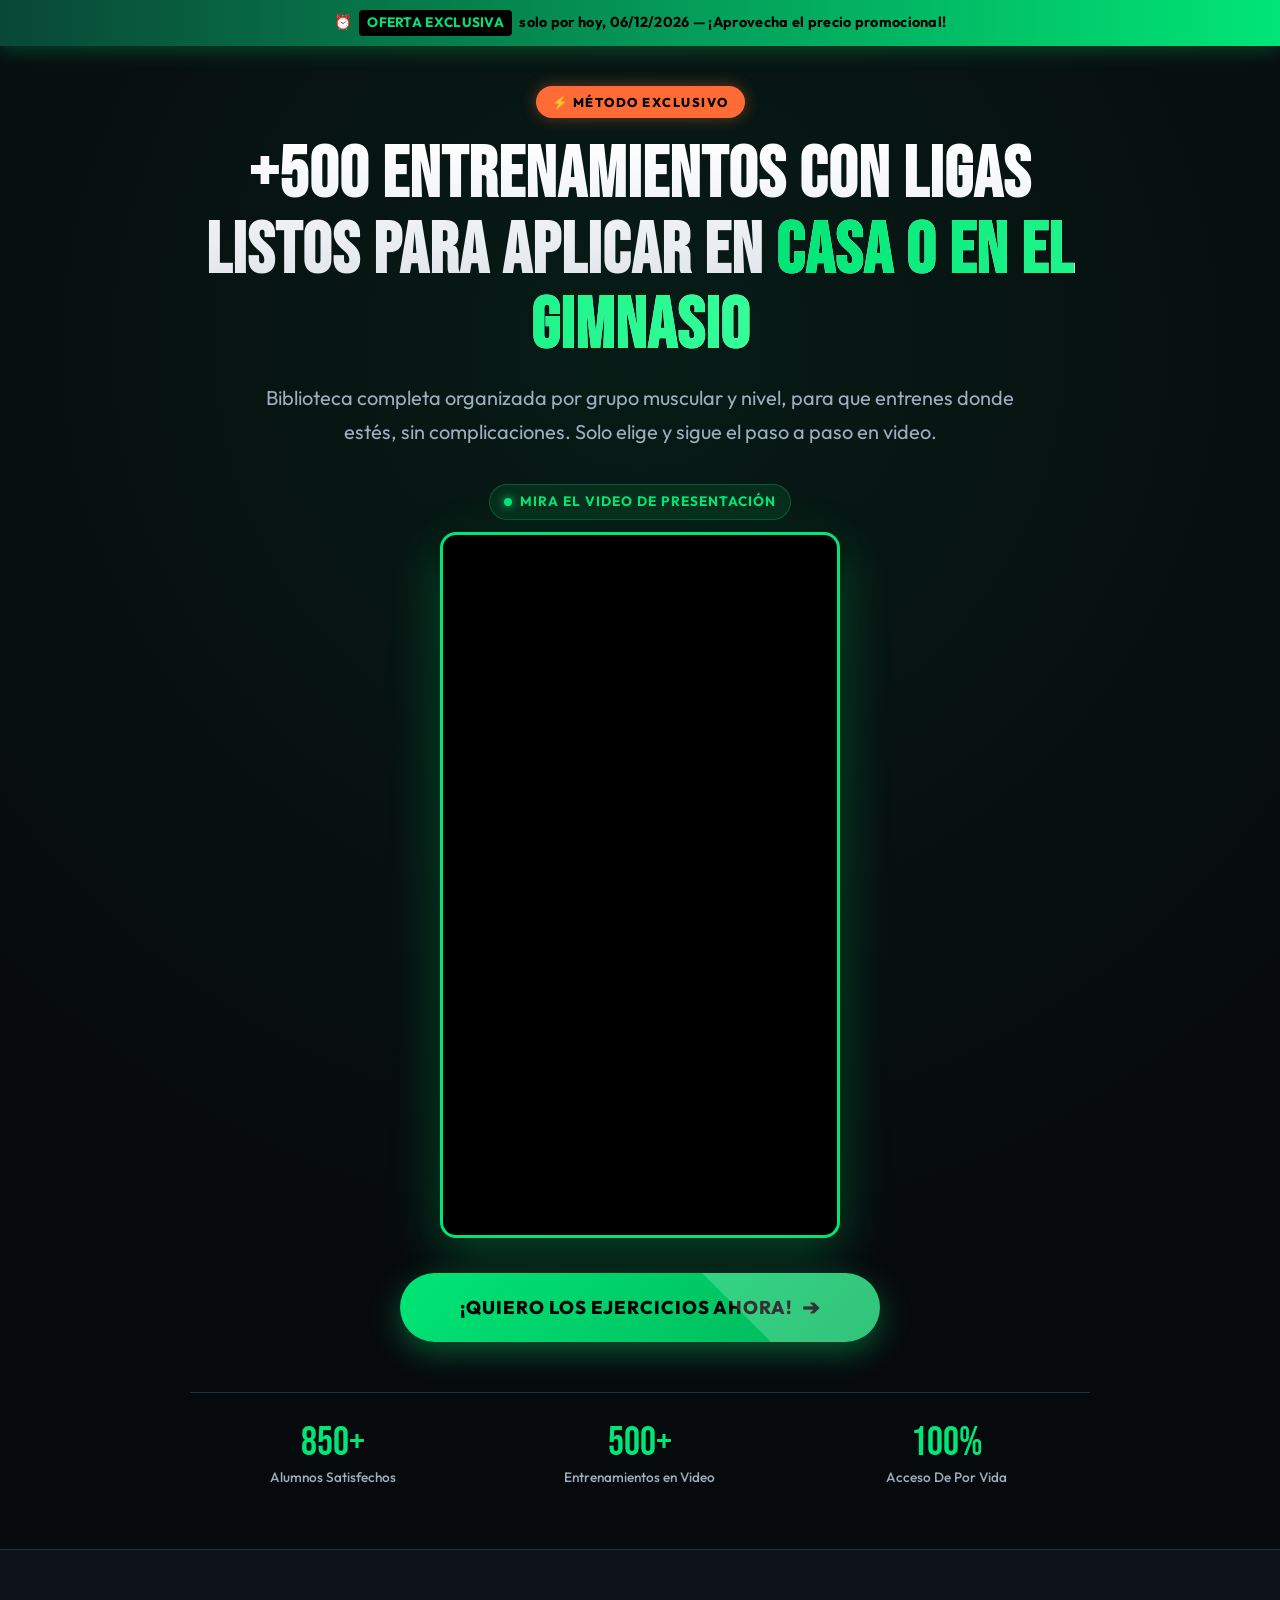
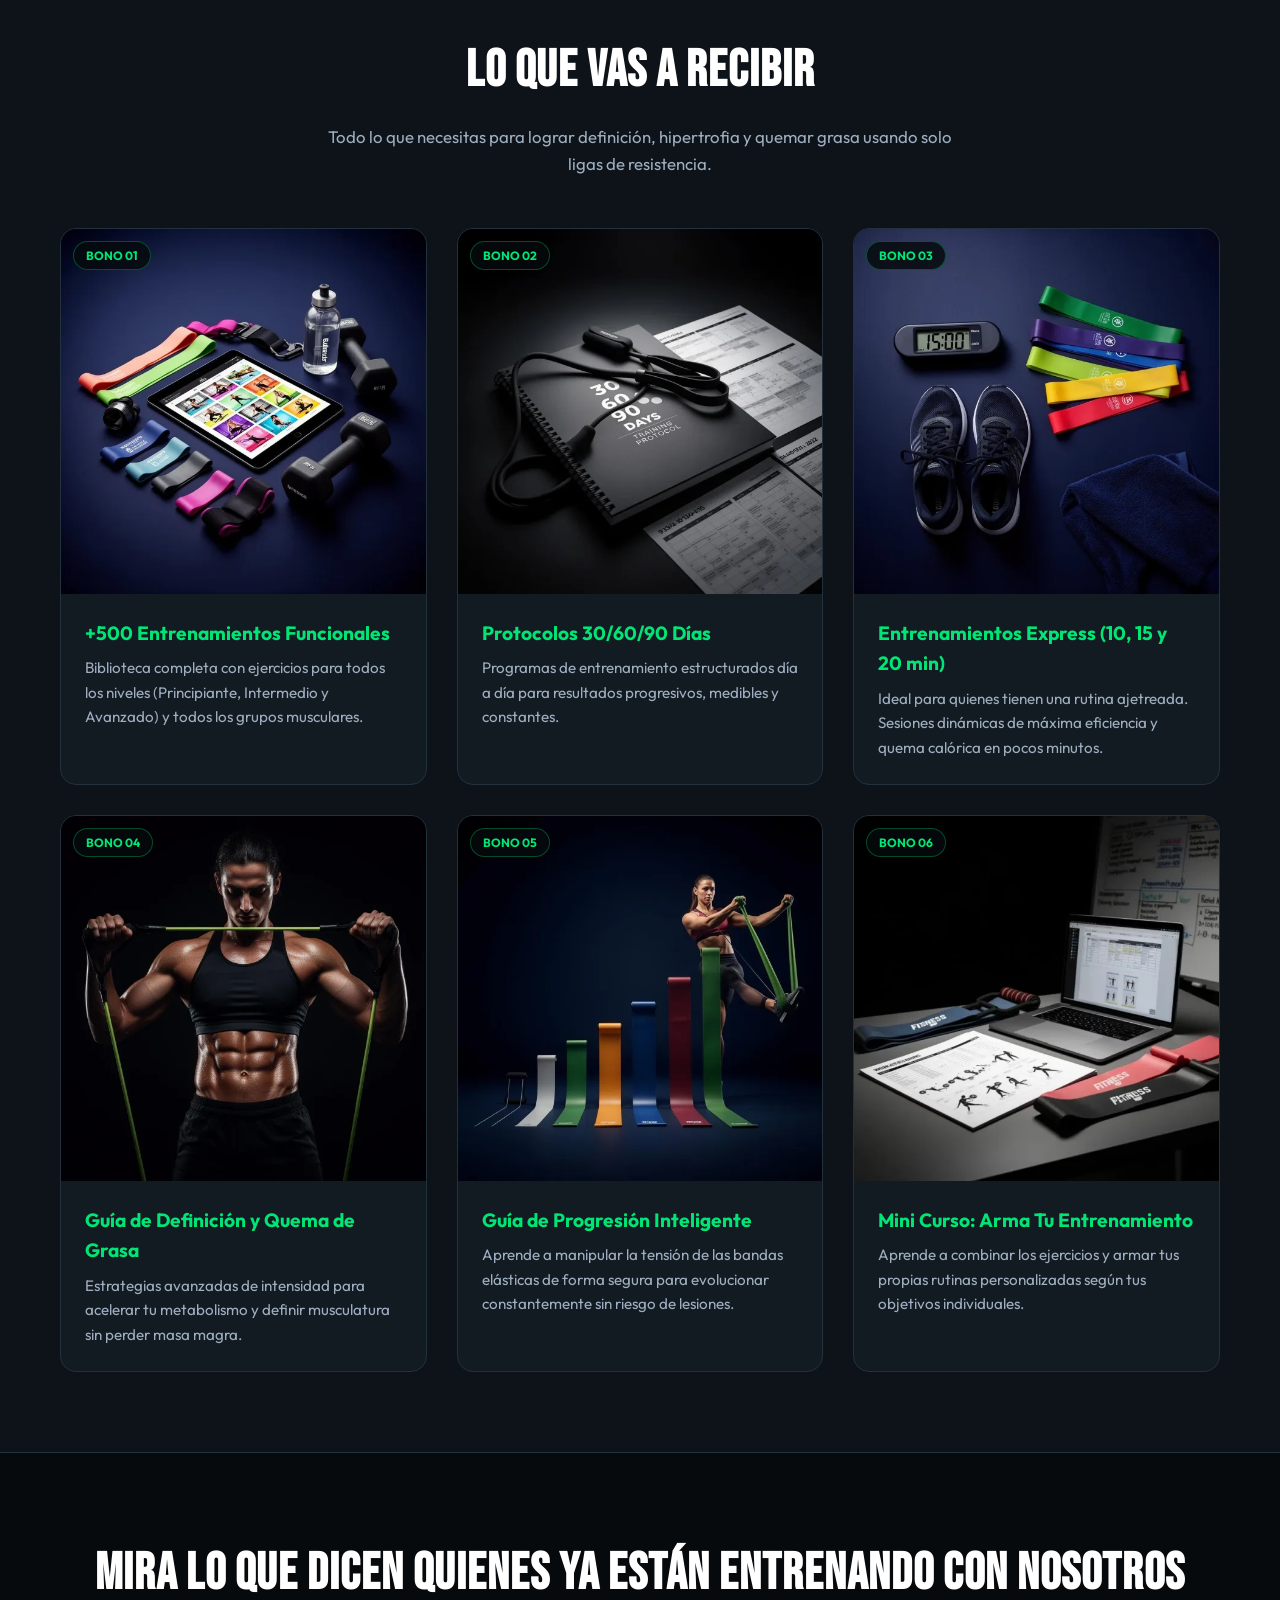
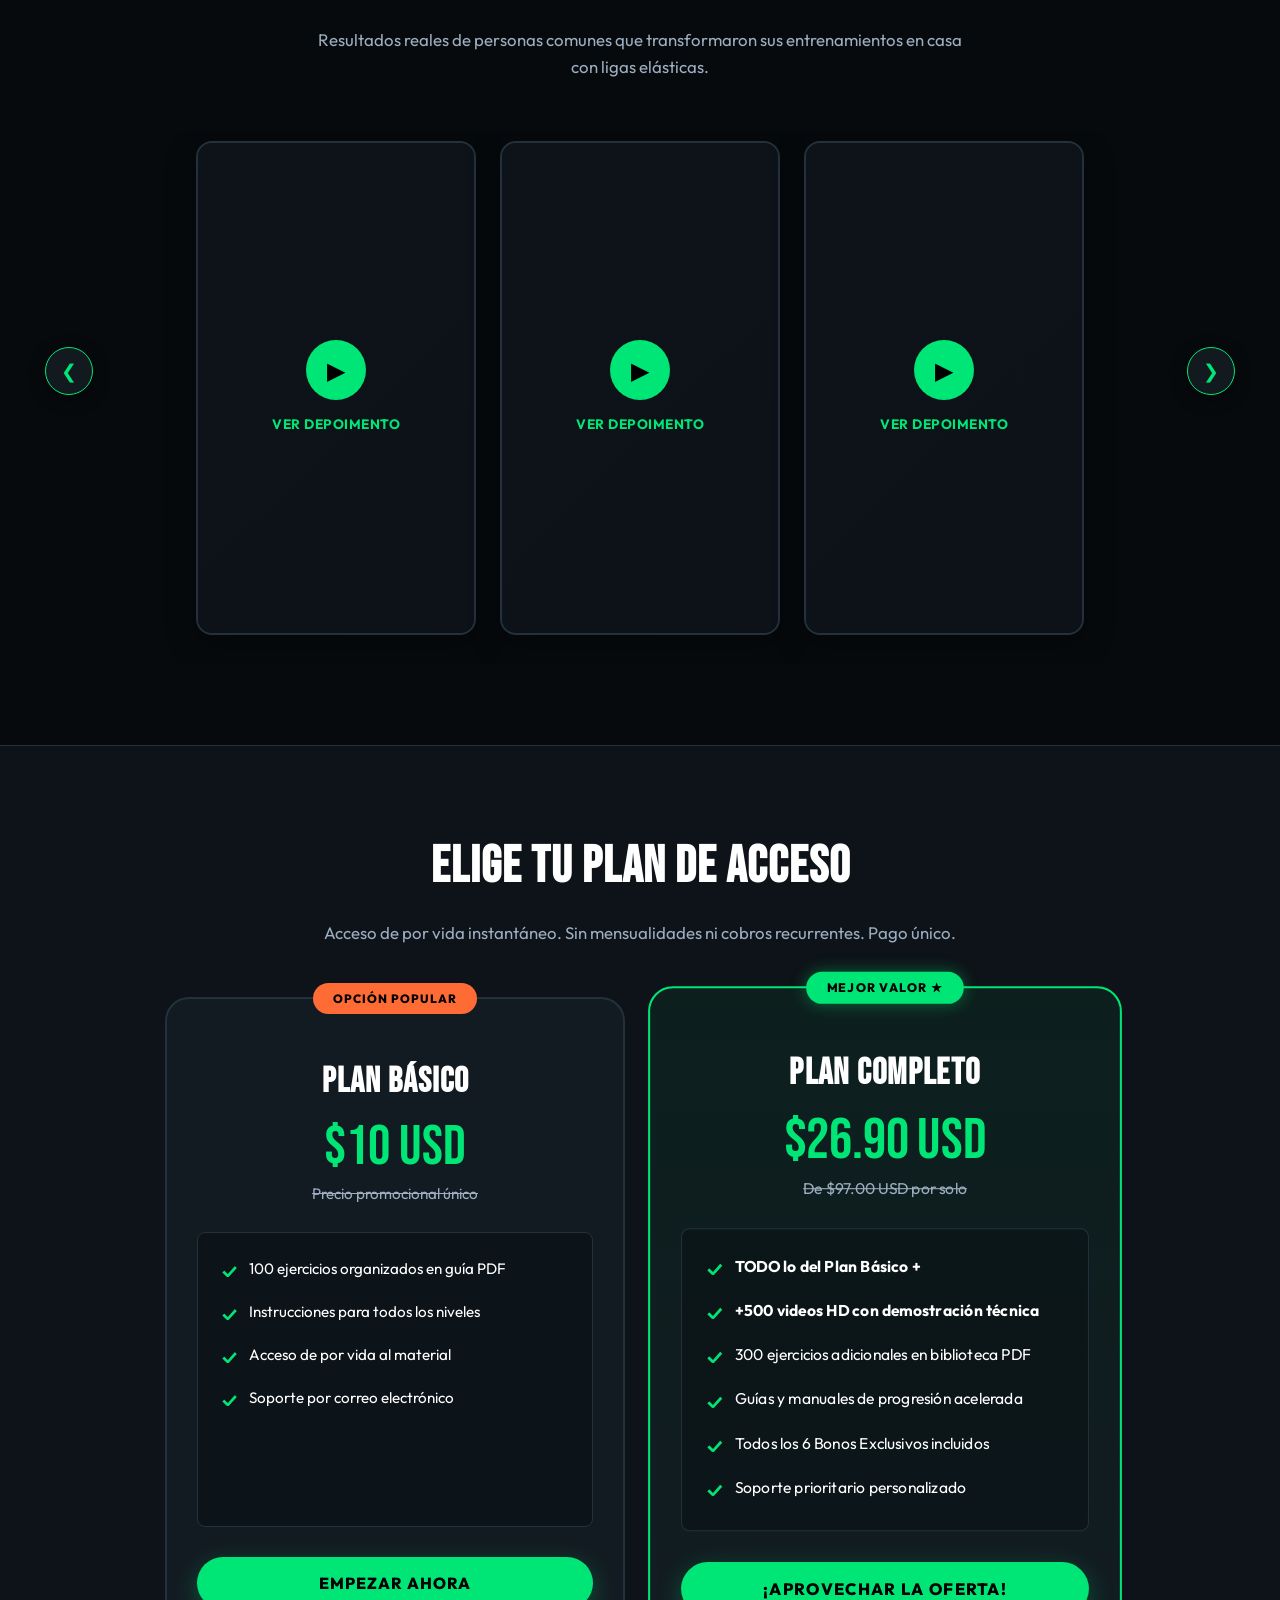
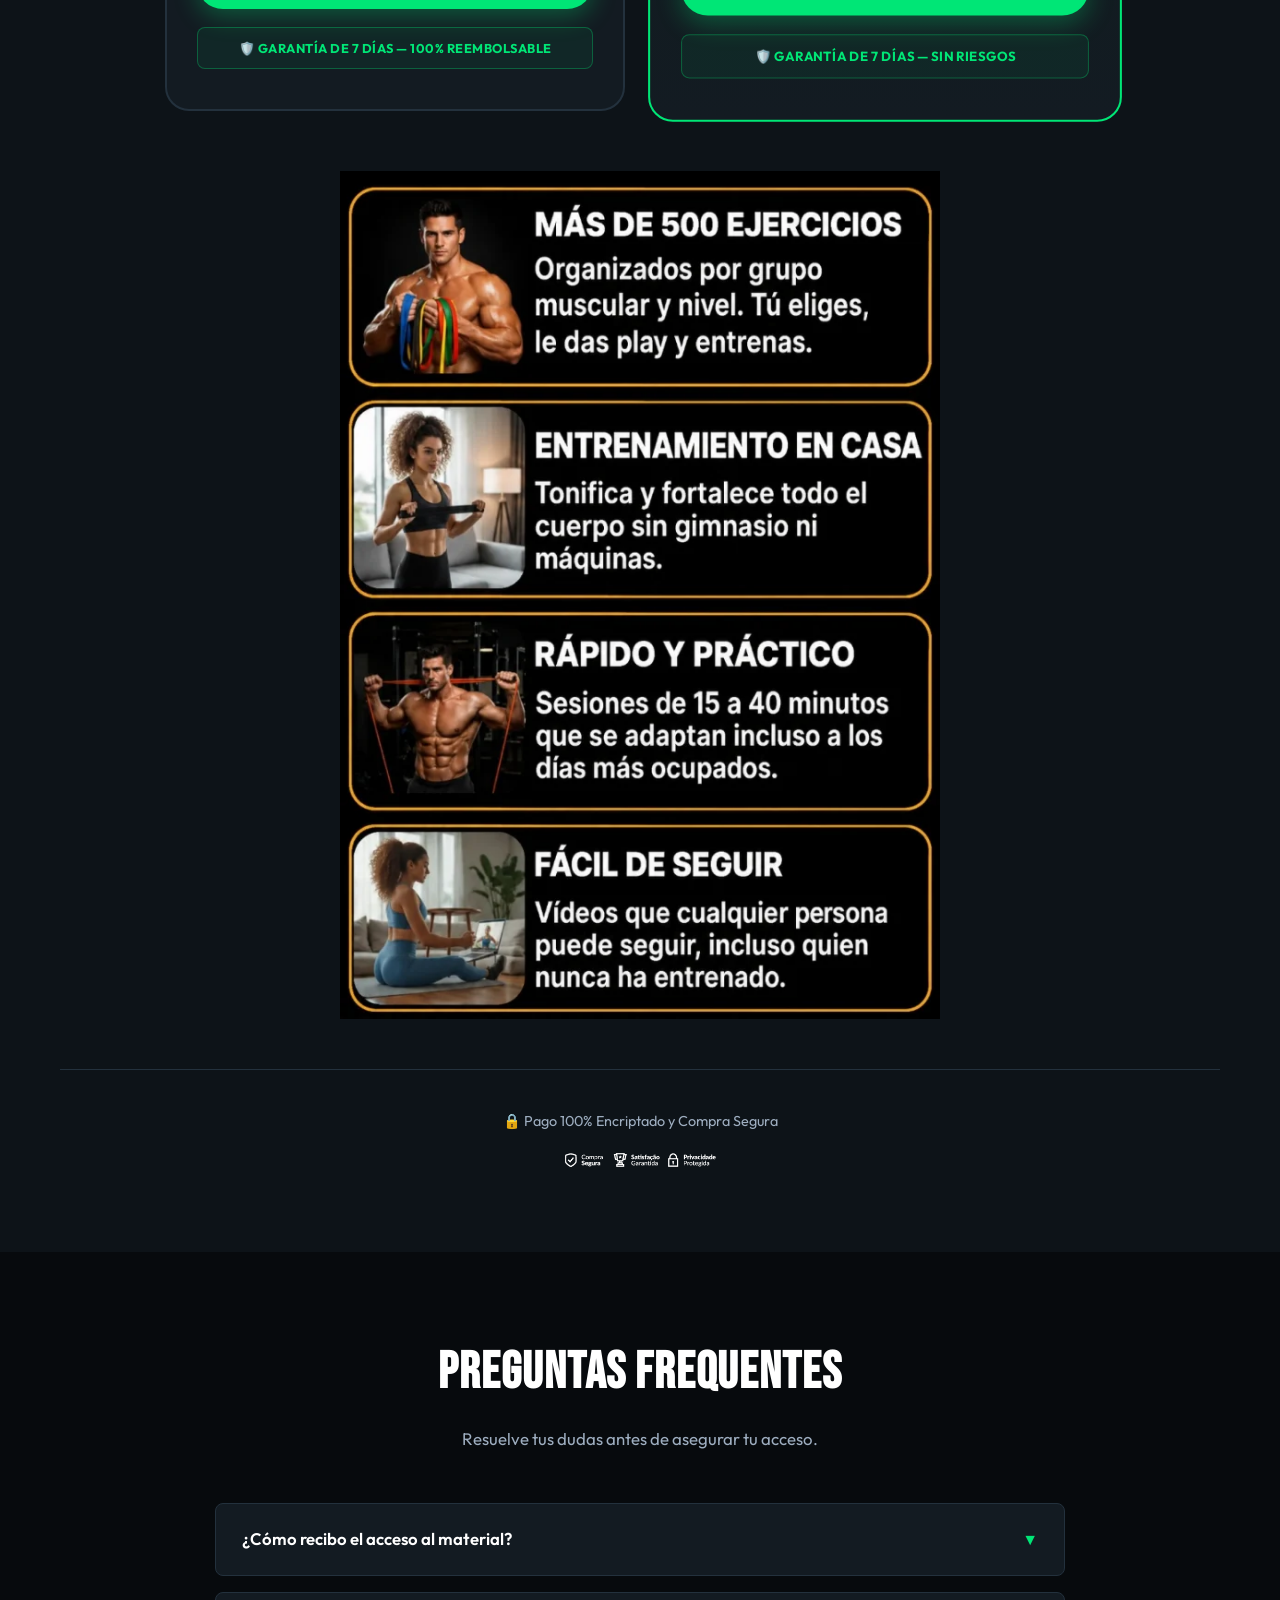
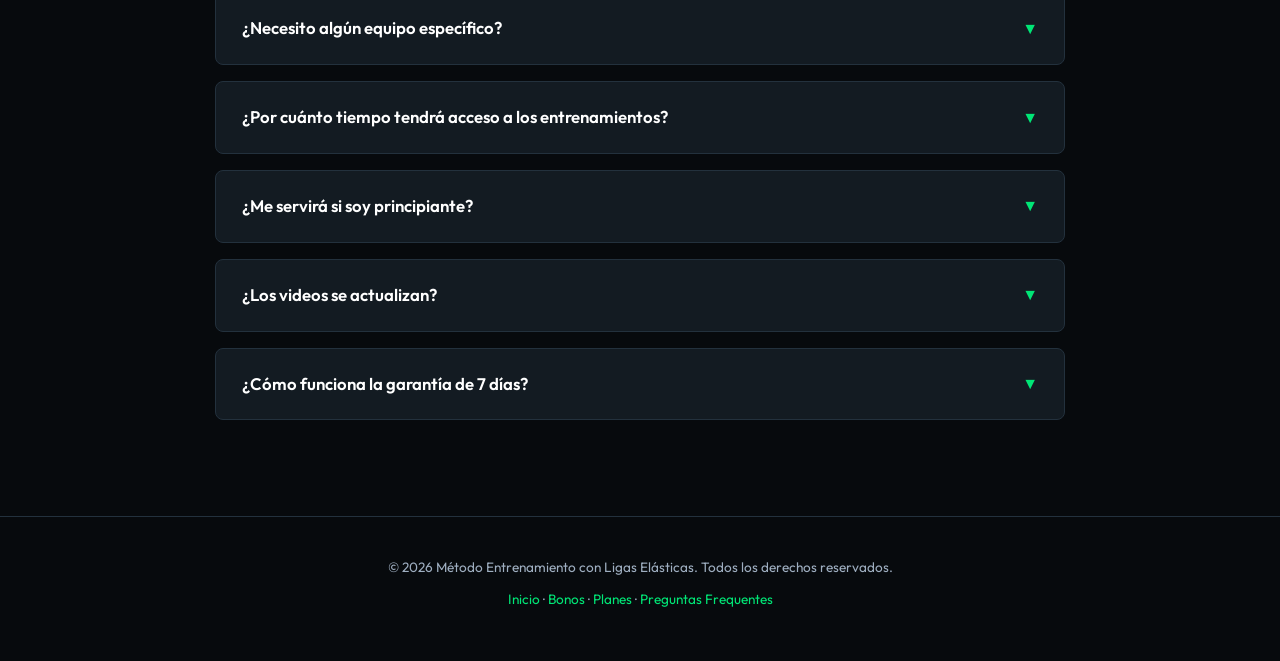
==== commit f7250914: "Add files via upload" ====
--- a/index.html
+++ b/index.html
@@ -6,6 +6,12 @@
   <title>Entrenamiento con Ligas Elásticas — +500 Ejercicios en Video | Método Exclusivo</title>
   <meta name="description" content="Biblioteca completa de entrenamientos con ligas elásticas organizada por grupo muscular y nivel. Entrena en casa o en el gimnasio con resultados profesionales.">
 
+  <!-- Preconnect para rápida conexão com origens externas -->
+  <link rel="preconnect" href="https://fonts.googleapis.com">
+  <link rel="preconnect" href="https://fonts.gstatic.com" crossorigin>
+  <link rel="preconnect" href="https://player-vz-f4fc5bc1-14f.tv.pandavideo.com.br">
+  <link rel="preconnect" href="https://play.gumlet.io">
+
   <!-- Open Graph / Meta -->
   <meta property="og:title" content="Entrenamiento con Ligas Elásticas — +500 Ejercicios en Video">
   <meta property="og:description" content="Accede a más de 500 ejercicios en video con ligas de resistencia para transformar tu cuerpo.">
@@ -13,6 +19,9 @@
 
   <!-- CSS -->
   <link rel="stylesheet" href="styles.css">
+
+  <!-- SCRIPT JS (Defer para não bloquear a renderização) -->
+  <script src="script.js" defer></script>
 </head>
 <body>
 
@@ -55,7 +64,19 @@
           </div>
 
           <div class="vsl-frame-wrapper">
-            <div style="position:relative;padding-top:177.77777777777777%;"><iframe id="panda-846d091d-3621-42ae-bb9a-a032b433a4c4" src="https://player-vz-f4fc5bc1-14f.tv.pandavideo.com.br/embed/?v=846d091d-3621-42ae-bb9a-a032b433a4c4" style="border:none;position:absolute;top:0;left:0;" allow="accelerometer;gyroscope;autoplay;encrypted-media;picture-in-picture" allowfullscreen=true width="100%" height="100%" fetchpriority="high"></iframe></div>
+            <div style="position:relative;padding-top:177.77777777777777%;">
+              <iframe
+                id="panda-846d091d-3621-42ae-bb9a-a032b433a4c4"
+                title="Video de Presentación - Método Entrenamiento con Ligas"
+                src="https://player-vz-f4fc5bc1-14f.tv.pandavideo.com.br/embed/?v=846d091d-3621-42ae-bb9a-a032b433a4c4"
+                style="border:none;position:absolute;top:0;left:0;"
+                allow="accelerometer;gyroscope;autoplay;encrypted-media;picture-in-picture"
+                allowfullscreen="true"
+                width="100%"
+                height="100%"
+                fetchpriority="high">
+              </iframe>
+            </div>
           </div>
         </div>
         <!-- FIN ESPACIO VSL -->
@@ -86,324 +107,314 @@
     </div>
   </header>
 
-  <!-- ==========================================================================
-       3. SECCIÓN LO QUE VAS A RECIBIR (BONOS EXCLUSIVOS)
-       ========================================================================== -->
-  <section class="bonus-section" id="conteudo">
-    <div class="container">
-      <h2 class="section-title">Lo que vas a recibir</h2>
-      <p class="section-subtitle">Todo lo que necesitas para lograr definición, hipertrofia y quemar grasa usando solo ligas de resistencia.</p>
-
-      <div class="bonus-grid">
-        
-        <!-- Card 1 -->
-        <div class="bonus-card">
-          <div class="bonus-card-img">
-            <span class="bonus-tag">BONO 01</span>
-            <img src="https://metodotreino.com/wp-content/uploads/2026/03/bonus-1-DiQcJpWj.jpg" alt="500+ Entrenamientos Funcionales" loading="lazy">
-          </div>
-          <div class="bonus-card-content">
-            <h3 class="bonus-card-title">+500 Entrenamientos Funcionales</h3>
-            <p class="bonus-card-desc">Biblioteca completa con ejercicios para todos los niveles (Principiante, Intermedio y Avanzado) y todos los grupos musculares.</p>
-          </div>
-        </div>
-
-        <!-- Card 2 -->
-        <div class="bonus-card">
-          <div class="bonus-card-img">
-            <span class="bonus-tag">BONO 02</span>
-            <img src="https://metodotreino.com/wp-content/uploads/2026/03/bonus-2-BgysZjsa.jpg" alt="Protocolos 30/60/90 Días" loading="lazy">
-          </div>
-          <div class="bonus-card-content">
-            <h3 class="bonus-card-title">Protocolos 30/60/90 Días</h3>
-            <p class="bonus-card-desc">Programas de entrenamiento estructurados día a día para resultados progresivos, medibles y constantes.</p>
-          </div>
-        </div>
-
-        <!-- Card 3 -->
-        <div class="bonus-card">
-          <div class="bonus-card-img">
-            <span class="bonus-tag">BONO 03</span>
-            <img src="https://metodotreino.com/wp-content/uploads/2026/03/bonus-3-D2dVax5O.jpg" alt="Entrenamientos Express" loading="lazy">
-          </div>
-          <div class="bonus-card-content">
-            <h3 class="bonus-card-title">Entrenamientos Express (10, 15 y 20 min)</h3>
-            <p class="bonus-card-desc">Ideal para quienes tienen una rutina ajetreada. Sesiones dinámicas de máxima eficiencia y quema calórica en pocos minutos.</p>
-          </div>
-        </div>
-
-        <!-- Card 4 -->
-        <div class="bonus-card">
-          <div class="bonus-card-img">
-            <span class="bonus-tag">BONO 04</span>
-            <img src="https://metodotreino.com/wp-content/uploads/2026/03/bonus-4-Bin13Cpv.jpg" alt="Guía de Definición y Quema de Grasa" loading="lazy">
-          </div>
-          <div class="bonus-card-content">
-            <h3 class="bonus-card-title">Guía de Definición y Quema de Grasa</h3>
-            <p class="bonus-card-desc">Estrategias avanzadas de intensidad para acelerar tu metabolismo y definir musculatura sin perder masa magra.</p>
-          </div>
-        </div>
-
-        <!-- Card 5 -->
-        <div class="bonus-card">
-          <div class="bonus-card-img">
-            <span class="bonus-tag">BONO 05</span>
-            <img src="https://metodotreino.com/wp-content/uploads/2026/03/bonus-5-CfjnOdar.jpg" alt="Guía de Progresión Inteligente" loading="lazy">
-          </div>
-          <div class="bonus-card-content">
-            <h3 class="bonus-card-title">Guía de Progresión Inteligente</h3>
-            <p class="bonus-card-desc">Aprende a manipular la tensión de las bandas elásticas de forma segura para evolucionar constantemente sin riesgo de lesiones.</p>
-          </div>
-        </div>
-
-        <!-- Card 6 -->
-        <div class="bonus-card">
-          <div class="bonus-card-img">
-            <span class="bonus-tag">BONO 06</span>
-            <img src="https://metodotreino.com/wp-content/uploads/2026/03/bonus-6-C-kqNXGU-768x768-1.webp" alt="Mini Curso Arma Tu Entrenamiento" loading="lazy">
-          </div>
-          <div class="bonus-card-content">
-            <h3 class="bonus-card-title">Mini Curso: Arma Tu Entrenamiento</h3>
-            <p class="bonus-card-desc">Aprende a combinar los ejercicios y armar tus propias rutinas personalizadas según tus objetivos individuales.</p>
-          </div>
-        </div>
-
-      </div>
-    </div>
-  </section>
-
-  <!-- ==========================================================================
-       4. SECCIÓN TESTIMONIOS EN VIDEO (CARRUSEL HORIZONTAL)
-       ========================================================================== -->
-  <section class="testimonials-section" id="depoimentos">
-    <div class="container">
-      <h2 class="section-title">Mira lo que dicen quienes ya están entrenando con nosotros</h2>
-      <p class="section-subtitle">Resultados reales de personas comunes que transformaron sus entrenamientos en casa con ligas elásticas.</p>
-
-      <div class="carousel-wrapper">
-        <button class="carousel-btn prev" id="prevBtn" aria-label="Testimonio Anterior">❮</button>
-
-        <div class="carousel-container" id="carouselContainer">
+  <!-- MARCO PRINCIPAL DE CONTEÚDO PARA ACESSIBILIDADE E LANDMARKS -->
+  <main>
+
+    <!-- ==========================================================================
+         3. SECCIÓN LO QUE VAS A RECIBIR (BONOS EXCLUSIVOS)
+         ========================================================================== -->
+    <section class="bonus-section" id="conteudo">
+      <div class="container">
+        <h2 class="section-title">Lo que vas a recibir</h2>
+        <p class="section-subtitle">Todo lo que necesitas para lograr definición, hipertrofia y quemar grasa usando solo ligas de resistencia.</p>
+
+        <div class="bonus-grid">
           
-          <!-- Testimonial 1 -->
-          <div class="testimonial-card">
-            <div style="position:relative; aspect-ratio: 9/16;">
-              <iframe
-                loading="lazy" title="Gumlet video player"
-                src="https://play.gumlet.io/embed/6a7f6fedb233bd3326989efd?background=false&autoplay=false&loop=false&disable_player_controls=false"
-                style="border:none; position: absolute; top: 0; left: 0; height: 100%; width: 100%;"
-                referrerpolicy="origin"
-                allow="accelerometer; gyroscope; autoplay; encrypted-media; picture-in-picture; fullscreen;clipboard-write;">
-              </iframe>
-            </div>
-          </div>
-
-          <!-- Testimonial 2 -->
-          <div class="testimonial-card">
-            <div style="position:relative; aspect-ratio: 9/16;">
-              <iframe
-                loading="lazy" title="Gumlet video player"
-                src="https://play.gumlet.io/embed/6a7f6fed80185520c2938852?background=false&autoplay=false&loop=false&disable_player_controls=false"
-                style="border:none; position: absolute; top: 0; left: 0; height: 100%; width: 100%;"
-                referrerpolicy="origin"
-                allow="accelerometer; gyroscope; autoplay; encrypted-media; picture-in-picture; fullscreen;clipboard-write;">
-              </iframe>
-            </div>
-          </div>
-
-          <!-- Testimonial 3 -->
-          <div class="testimonial-card">
-            <div style="position:relative; aspect-ratio: 9/16;">
-              <iframe
-                loading="lazy" title="Gumlet video player"
-                src="https://play.gumlet.io/embed/6a7f6fedb233bd3326989eff?background=false&autoplay=false&loop=false&disable_player_controls=false"
-                style="border:none; position: absolute; top: 0; left: 0; height: 100%; width: 100%;"
-                referrerpolicy="origin"
-                allow="accelerometer; gyroscope; autoplay; encrypted-media; picture-in-picture; fullscreen;clipboard-write;">
-              </iframe>
-            </div>
-          </div>
-
-        </div>
-
-        <button class="carousel-btn next" id="nextBtn" aria-label="Siguiente Testimonio">❯</button>
-      </div>
-    </div>
-  </section>
-
-  <!-- ==========================================================================
-       5. SECCIÓN DE OFERTAS Y PRECIOS
-       ========================================================================== -->
-  <section class="pricing-section" id="ofertas">
-    <div class="container">
-      <h2 class="section-title">Elige Tu Plan de Acceso</h2>
-      <p class="section-subtitle">Acceso de por vida instantáneo. Sin mensualidades ni cobros recurrentes. Pago único.</p>
-
-      <div class="pricing-grid">
-        
-        <!-- PLAN BÁSICO -->
-        <div class="pricing-card">
-          <div class="pricing-badge">OPCIÓN POPULAR</div>
-          <h3 class="pricing-plan-name">Plan Básico</h3>
-          <div class="pricing-price">$10 USD</div>
-          <div class="pricing-original-price">Precio promocional único</div>
-
-          <div class="pricing-features">
-            <div class="feature-item">
-              <span class="feature-icon">✓</span>
-              <span>100 ejercicios organizados en guía PDF</span>
-            </div>
-            <div class="feature-item">
-              <span class="feature-icon">✓</span>
-              <span>Instrucciones para todos los niveles</span>
-            </div>
-            <div class="feature-item">
-              <span class="feature-icon">✓</span>
-              <span>Acceso de por vida al material</span>
-            </div>
-            <div class="feature-item">
-              <span class="feature-icon">✓</span>
-              <span>Soporte por correo electrónico</span>
-            </div>
-          </div>
-
-          <button class="pricing-cta" onclick="abrirUpsell()">Empezar Ahora</button>
-
-          <div class="guarantee-box">
-            <span>🛡️ Garantía de 7 días — 100% Reembolsable</span>
-          </div>
-        </div>
-
-        <!-- PLAN COMPLETO (DESTACADO) -->
-        <div class="pricing-card featured">
-          <div class="pricing-badge featured">MEJOR VALOR ★</div>
-          <h3 class="pricing-plan-name">Plan Completo</h3>
-          <div class="pricing-price">$26.90 USD</div>
-          <div class="pricing-original-price">De $97.00 USD por solo</div>
-
-          <div class="pricing-features">
-            <div class="feature-item">
-              <span class="feature-icon">✓</span>
-              <span><strong>TODO lo del Plan Básico +</strong></span>
-            </div>
-            <div class="feature-item">
-              <span class="feature-icon">✓</span>
-              <span><strong>+500 videos HD con demostración técnica</strong></span>
-            </div>
-            <div class="feature-item">
-              <span class="feature-icon">✓</span>
-              <span>300 ejercicios adicionales en biblioteca PDF</span>
-            </div>
-            <div class="feature-item">
-              <span class="feature-icon">✓</span>
-              <span>Guías y manuales de progresión acelerada</span>
-            </div>
-            <div class="feature-item">
-              <span class="feature-icon">✓</span>
-              <span>Todos los 6 Bonos Exclusivos incluidos</span>
-            </div>
-            <div class="feature-item">
-              <span class="feature-icon">✓</span>
-              <span>Soporte prioritario personalizado</span>
-            </div>
-          </div>
-
-          <button class="pricing-cta" onclick="irParaCheckout('oferta-completa')">¡Aprovechar la Oferta!</button>
-
-          <div class="guarantee-box">
-            <span>🛡️ Garantía de 7 días — Sin Riesgos</span>
-          </div>
-        </div>
-
-      </div>
-
-      <!-- Imagem de Mockups dos Pacotes -->
-      <div class="bundle-image-box">
-        <img src="https://metodotreino.com/wp-content/uploads/2026/03/139.1-1.webp" alt="Material Entrenamiento con Ligas Elásticas" loading="lazy">
-      </div>
-
-      <!-- Selo de Compra Segura -->
-      <div class="security-seal-box">
-        <p>🔒 Pago 100% Encriptado y Compra Segura</p>
-        <img src="https://metodotreino.com/wp-content/uploads/2026/03/compra-Segura-vetor-branco1-1-1.png" alt="Sello Compra Segura" loading="lazy">
-      </div>
-
-    </div>
-  </section>
-
-  <!-- ==========================================================================
-       6. SECCIÓN PREGUNTAS FRECUENTES (FAQ)
-       ========================================================================== -->
-  <section class="faq-section" id="faq">
-    <div class="container">
-      <h2 class="section-title">Preguntas Frequentes</h2>
-      <p class="section-subtitle">Resuelve tus dudas antes de asegurar tu acceso.</p>
-
-      <div class="faq-container">
-        
-        <div class="faq-item">
-          <div class="faq-question">
-            <span>¿Cómo recibo el acceso al material?</span>
-            <span class="faq-icon">▼</span>
-          </div>
-          <div class="faq-answer">
-            <p>Inmediatamente después de confirmar tu pago, recibirás un correo electrónico automático con tus datos de acceso a la plataforma privada. Puedes ingresar desde cualquier celular, tablet o computadora.</p>
-          </div>
-        </div>
-
-        <div class="faq-item">
-          <div class="faq-question">
-            <span>¿Necesito algún equipo específico?</span>
-            <span class="faq-icon">▼</span>
-          </div>
-          <div class="faq-answer">
-            <p>Solo necesitas bandas o ligas elásticas de resistencia (como mini bands, super bands o ligas con agarre). Son equipos muy accesibles que puedes adquirir fácilmente en tiendas online a precios muy bajos.</p>
-          </div>
-        </div>
-
-        <div class="faq-item">
-          <div class="faq-question">
-            <span>¿Por cuánto tiempo tendrá acceso a los entrenamientos?</span>
-            <span class="faq-icon">▼</span>
-          </div>
-          <div class="faq-answer">
-            <p>Tu acceso es 100% de por vida. Pagas una sola vez y tienes acceso ilimitado para siempre, incluyendo futuras actualizaciones sin cargos adicionales.</p>
-          </div>
-        </div>
-
-        <div class="faq-item">
-          <div class="faq-question">
-            <span>¿Me servirá si soy principiante?</span>
-            <span class="faq-icon">▼</span>
-          </div>
-          <div class="faq-answer">
-            <p>¡Sí! Los ejercicios están divididos y clasificados por nivel de dificultad (Principiante, Intermedio y Avanzado), lo que permite que cualquier persona progrese con total seguridad.</p>
-          </div>
-        </div>
-
-        <div class="faq-item">
-          <div class="faq-question">
-            <span>¿Los videos se actualizan?</span>
-            <span class="faq-icon">▼</span>
-          </div>
-          <div class="faq-answer">
-            <p>¡Sí! Añadimos nuevos entrenamientos y variaciones periódicamente sin cobrar nada extra a los miembros.</p>
-          </div>
-        </div>
-
-        <div class="faq-item">
-          <div class="faq-question">
-            <span>¿Cómo funciona la garantía de 7 días?</span>
-            <span class="faq-icon">▼</span>
-          </div>
-          <div class="faq-answer">
-            <p>Si por cualquier motivo sientes que el método no es para ti dentro del plazo de 7 días, solo envía un correo a nuestro equipo de soporte y te devolveremos el 100% de tu dinero, sin preguntas ni complicaciones.</p>
-          </div>
-        </div>
-
-      </div>
-    </div>
-  </section>
+          <!-- Card 1 -->
+          <div class="bonus-card">
+            <div class="bonus-card-img">
+              <span class="bonus-tag">BONO 01</span>
+              <img src="images/bonus-1.webp" alt="500+ Entrenamientos Funcionales" width="600" height="600" loading="lazy">
+            </div>
+            <div class="bonus-card-content">
+              <h3 class="bonus-card-title">+500 Entrenamientos Funcionales</h3>
+              <p class="bonus-card-desc">Biblioteca completa con ejercicios para todos los niveles (Principiante, Intermedio y Avanzado) y todos los grupos musculares.</p>
+            </div>
+          </div>
+
+          <!-- Card 2 -->
+          <div class="bonus-card">
+            <div class="bonus-card-img">
+              <span class="bonus-tag">BONO 02</span>
+              <img src="images/bonus-2.webp" alt="Protocolos 30/60/90 Días" width="600" height="600" loading="lazy">
+            </div>
+            <div class="bonus-card-content">
+              <h3 class="bonus-card-title">Protocolos 30/60/90 Días</h3>
+              <p class="bonus-card-desc">Programas de entrenamiento estructurados día a día para resultados progresivos, medibles y constantes.</p>
+            </div>
+          </div>
+
+          <!-- Card 3 -->
+          <div class="bonus-card">
+            <div class="bonus-card-img">
+              <span class="bonus-tag">BONO 03</span>
+              <img src="images/bonus-3.webp" alt="Entrenamientos Express" width="600" height="600" loading="lazy">
+            </div>
+            <div class="bonus-card-content">
+              <h3 class="bonus-card-title">Entrenamientos Express (10, 15 y 20 min)</h3>
+              <p class="bonus-card-desc">Ideal para quienes tienen una rutina ajetreada. Sesiones dinámicas de máxima eficiencia y quema calórica en pocos minutos.</p>
+            </div>
+          </div>
+
+          <!-- Card 4 -->
+          <div class="bonus-card">
+            <div class="bonus-card-img">
+              <span class="bonus-tag">BONO 04</span>
+              <img src="images/bonus-4.webp" alt="Guía de Definición y Quema de Grasa" width="600" height="600" loading="lazy">
+            </div>
+            <div class="bonus-card-content">
+              <h3 class="bonus-card-title">Guía de Definición y Quema de Grasa</h3>
+              <p class="bonus-card-desc">Estrategias avanzadas de intensidad para acelerar tu metabolismo y definir musculatura sin perder masa magra.</p>
+            </div>
+          </div>
+
+          <!-- Card 5 -->
+          <div class="bonus-card">
+            <div class="bonus-card-img">
+              <span class="bonus-tag">BONO 05</span>
+              <img src="images/bonus-5.webp" alt="Guía de Progresión Inteligente" width="600" height="600" loading="lazy">
+            </div>
+            <div class="bonus-card-content">
+              <h3 class="bonus-card-title">Guía de Progresión Inteligente</h3>
+              <p class="bonus-card-desc">Aprende a manipular la tensión de las bandas elásticas de forma segura para evolucionar constantemente sin riesgo de lesiones.</p>
+            </div>
+          </div>
+
+          <!-- Card 6 -->
+          <div class="bonus-card">
+            <div class="bonus-card-img">
+              <span class="bonus-tag">BONO 06</span>
+              <img src="images/bonus-6.webp" alt="Mini Curso Arma Tu Entrenamiento" width="600" height="600" loading="lazy">
+            </div>
+            <div class="bonus-card-content">
+              <h3 class="bonus-card-title">Mini Curso: Arma Tu Entrenamiento</h3>
+              <p class="bonus-card-desc">Aprende a combinar los ejercicios y armar tus propias rutinas personalizadas según tus objetivos individuales.</p>
+            </div>
+          </div>
+
+        </div>
+      </div>
+    </section>
+
+    <!-- ==========================================================================
+         4. SECCIÓN TESTIMONIOS EN VIDEO (FACADE LAZY-LOADING CLICK-TO-LOAD)
+         ========================================================================== -->
+    <section class="testimonials-section" id="depoimentos">
+      <div class="container">
+        <h2 class="section-title">Mira lo que dicen quienes ya están entrenando con nosotros</h2>
+        <p class="section-subtitle">Resultados reales de personas comunes que transformaron sus entrenamientos en casa con ligas elásticas.</p>
+
+        <div class="carousel-wrapper">
+          <button class="carousel-btn prev" id="prevBtn" aria-label="Testimonio Anterior">❮</button>
+
+          <div class="carousel-container" id="carouselContainer">
+            
+            <!-- Testimonial 1 (Lazy Click-to-load) -->
+            <div class="testimonial-card">
+              <div class="testimonial-video-facade" data-embed="https://play.gumlet.io/embed/6a7f6fedb233bd3326989efd?background=false&autoplay=true&loop=false&disable_player_controls=false">
+                <div class="play-btn-pulse">▶</div>
+                <span class="testimonial-play-label">Ver Depoimento</span>
+              </div>
+            </div>
+
+            <!-- Testimonial 2 (Lazy Click-to-load) -->
+            <div class="testimonial-card">
+              <div class="testimonial-video-facade" data-embed="https://play.gumlet.io/embed/6a7f6fed80185520c2938852?background=false&autoplay=true&loop=false&disable_player_controls=false">
+                <div class="play-btn-pulse">▶</div>
+                <span class="testimonial-play-label">Ver Depoimento</span>
+              </div>
+            </div>
+
+            <!-- Testimonial 3 (Lazy Click-to-load) -->
+            <div class="testimonial-card">
+              <div class="testimonial-video-facade" data-embed="https://play.gumlet.io/embed/6a7f6fedb233bd3326989eff?background=false&autoplay=true&loop=false&disable_player_controls=false">
+                <div class="play-btn-pulse">▶</div>
+                <span class="testimonial-play-label">Ver Depoimento</span>
+              </div>
+            </div>
+
+          </div>
+
+          <button class="carousel-btn next" id="nextBtn" aria-label="Siguiente Testimonio">❯</button>
+        </div>
+      </div>
+    </section>
+
+    <!-- ==========================================================================
+         5. SECCIÓN DE OFERTAS Y PRECIOS
+         ========================================================================== -->
+    <section class="pricing-section" id="ofertas">
+      <div class="container">
+        <h2 class="section-title">Elige Tu Plan de Acceso</h2>
+        <p class="section-subtitle">Acceso de por vida instantáneo. Sin mensualidades ni cobros recurrentes. Pago único.</p>
+
+        <div class="pricing-grid">
+          
+          <!-- PLAN BÁSICO -->
+          <div class="pricing-card">
+            <div class="pricing-badge">OPCIÓN POPULAR</div>
+            <h3 class="pricing-plan-name">Plan Básico</h3>
+            <div class="pricing-price">$10 USD</div>
+            <div class="pricing-original-price">Precio promocional único</div>
+
+            <div class="pricing-features">
+              <div class="feature-item">
+                <span class="feature-icon">✓</span>
+                <span>100 ejercicios organizados en guía PDF</span>
+              </div>
+              <div class="feature-item">
+                <span class="feature-icon">✓</span>
+                <span>Instrucciones para todos los niveles</span>
+              </div>
+              <div class="feature-item">
+                <span class="feature-icon">✓</span>
+                <span>Acceso de por vida al material</span>
+              </div>
+              <div class="feature-item">
+                <span class="feature-icon">✓</span>
+                <span>Soporte por correo electrónico</span>
+              </div>
+            </div>
+
+            <button class="pricing-cta" onclick="abrirUpsell()">Empezar Ahora</button>
+
+            <div class="guarantee-box">
+              <span>🛡️ Garantía de 7 días — 100% Reembolsable</span>
+            </div>
+          </div>
+
+          <!-- PLAN COMPLETO (DESTACADO) -->
+          <div class="pricing-card featured">
+            <div class="pricing-badge featured">MEJOR VALOR ★</div>
+            <h3 class="pricing-plan-name">Plan Completo</h3>
+            <div class="pricing-price">$26.90 USD</div>
+            <div class="pricing-original-price">De $97.00 USD por solo</div>
+
+            <div class="pricing-features">
+              <div class="feature-item">
+                <span class="feature-icon">✓</span>
+                <span><strong>TODO lo del Plan Básico +</strong></span>
+              </div>
+              <div class="feature-item">
+                <span class="feature-icon">✓</span>
+                <span><strong>+500 videos HD con demostración técnica</strong></span>
+              </div>
+              <div class="feature-item">
+                <span class="feature-icon">✓</span>
+                <span>300 ejercicios adicionales en biblioteca PDF</span>
+              </div>
+              <div class="feature-item">
+                <span class="feature-icon">✓</span>
+                <span>Guías y manuales de progresión acelerada</span>
+              </div>
+              <div class="feature-item">
+                <span class="feature-icon">✓</span>
+                <span>Todos los 6 Bonos Exclusivos incluidos</span>
+              </div>
+              <div class="feature-item">
+                <span class="feature-icon">✓</span>
+                <span>Soporte prioritario personalizado</span>
+              </div>
+            </div>
+
+            <button class="pricing-cta" onclick="irParaCheckout('oferta-completa')">¡Aprovechar la Oferta!</button>
+
+            <div class="guarantee-box">
+              <span>🛡️ Garantía de 7 días — Sin Riesgos</span>
+            </div>
+          </div>
+
+        </div>
+
+        <!-- Imagem de Mockups dos Pacotes -->
+        <div class="bundle-image-box">
+          <img src="images/bundle.webp" alt="Características del Método Entrenamiento con Ligas" width="650" height="919" loading="lazy">
+        </div>
+
+        <!-- Selo de Compra Segura -->
+        <div class="security-seal-box">
+          <p>🔒 Pago 100% Encriptado y Compra Segura</p>
+          <img src="images/compra-segura.webp" alt="Sello Compra Segura" width="600" height="90" loading="lazy">
+        </div>
+
+      </div>
+    </section>
+
+    <!-- ==========================================================================
+         6. SECCIÓN PREGUNTAS FRECUENTES (FAQ)
+         ========================================================================== -->
+    <section class="faq-section" id="faq">
+      <div class="container">
+        <h2 class="section-title">Preguntas Frequentes</h2>
+        <p class="section-subtitle">Resuelve tus dudas antes de asegurar tu acceso.</p>
+
+        <div class="faq-container">
+          
+          <div class="faq-item">
+            <div class="faq-question">
+              <span>¿Cómo recibo el acceso al material?</span>
+              <span class="faq-icon">▼</span>
+            </div>
+            <div class="faq-answer">
+              <p>Inmediatamente después de confirmar tu pago, recibirás un correo electrónico automático con tus datos de acceso a la plataforma privada. Puedes ingresar desde cualquier celular, tablet o computadora.</p>
+            </div>
+          </div>
+
+          <div class="faq-item">
+            <div class="faq-question">
+              <span>¿Necesito algún equipo específico?</span>
+              <span class="faq-icon">▼</span>
+            </div>
+            <div class="faq-answer">
+              <p>Solo necesitas bandas o ligas elásticas de resistencia (como mini bands, super bands o ligas con agarre). Son equipos muy accesibles que puedes adquirir fácilmente en tiendas online a precios muy bajos.</p>
+            </div>
+          </div>
+
+          <div class="faq-item">
+            <div class="faq-question">
+              <span>¿Por cuánto tiempo tendrá acceso a los entrenamientos?</span>
+              <span class="faq-icon">▼</span>
+            </div>
+            <div class="faq-answer">
+              <p>Tu acceso es 100% de por vida. Pagas una sola vez y tienes acceso ilimitado para siempre, incluyendo futuras actualizaciones sin cargos adicionales.</p>
+            </div>
+          </div>
+
+          <div class="faq-item">
+            <div class="faq-question">
+              <span>¿Me servirá si soy principiante?</span>
+              <span class="faq-icon">▼</span>
+            </div>
+            <div class="faq-answer">
+              <p>¡Sí! Los ejercicios están divididos y clasificados por nivel de dificultad (Principiante, Intermedio y Avanzado), lo que permite que cualquier persona progrese con total seguridad.</p>
+            </div>
+          </div>
+
+          <div class="faq-item">
+            <div class="faq-question">
+              <span>¿Los videos se actualizan?</span>
+              <span class="faq-icon">▼</span>
+            </div>
+            <div class="faq-answer">
+              <p>¡Sí! Añadimos nuevos entrenamientos y variaciones periódicamente sin cobrar nada extra a los miembros.</p>
+            </div>
+          </div>
+
+          <div class="faq-item">
+            <div class="faq-question">
+              <span>¿Cómo funciona la garantía de 7 días?</span>
+              <span class="faq-icon">▼</span>
+            </div>
+            <div class="faq-answer">
+              <p>Si por cualquier motivo sientes que el método no es para ti dentro del plazo de 7 días, solo envía un correo a nuestro equipo de soporte y te devolveremos el 100% de tu dinero, sin preguntas ni complicaciones.</p>
+            </div>
+          </div>
+
+        </div>
+      </div>
+    </section>
+
+  </main>
 
   <!-- ==========================================================================
        7. UPSELL MODAL (DESCONTO PLANO COMPLETO POR $19.90 USD)
@@ -464,7 +475,5 @@
     </div>
   </footer>
 
-  <!-- SCRIPT JS -->
-  <script src="script.js"></script>
 </body>
 </html>
--- a/styles.css
+++ b/styles.css
@@ -557,6 +557,47 @@
   display: block;
 }
 
+.testimonial-video-facade {
+  position: relative;
+  width: 100%;
+  aspect-ratio: 9 / 16;
+  background: linear-gradient(135deg, var(--dark-bg-alt) 0%, #0c1218 100%);
+  display: flex;
+  flex-direction: column;
+  align-items: center;
+  justify-content: center;
+  gap: 14px;
+  cursor: pointer;
+  overflow: hidden;
+  transition: var(--transition-normal);
+}
+
+.testimonial-video-facade:hover {
+  background: linear-gradient(135deg, #172430 0%, #0e1720 100%);
+}
+
+.testimonial-video-facade:hover .play-btn-pulse {
+  transform: scale(1.1);
+  box-shadow: 0 0 35px var(--neon-green-glow);
+}
+
+.testimonial-video-facade .play-btn-pulse {
+  position: static;
+  transform: none;
+  margin: 0;
+  width: 60px;
+  height: 60px;
+  font-size: 1.5rem;
+}
+
+.testimonial-play-label {
+  font-size: 0.85rem;
+  font-weight: 700;
+  color: var(--neon-green);
+  text-transform: uppercase;
+  letter-spacing: 0.5px;
+}
+
 /* CONTROLES DO CARROSSEL */
 .carousel-btn {
   position: absolute;
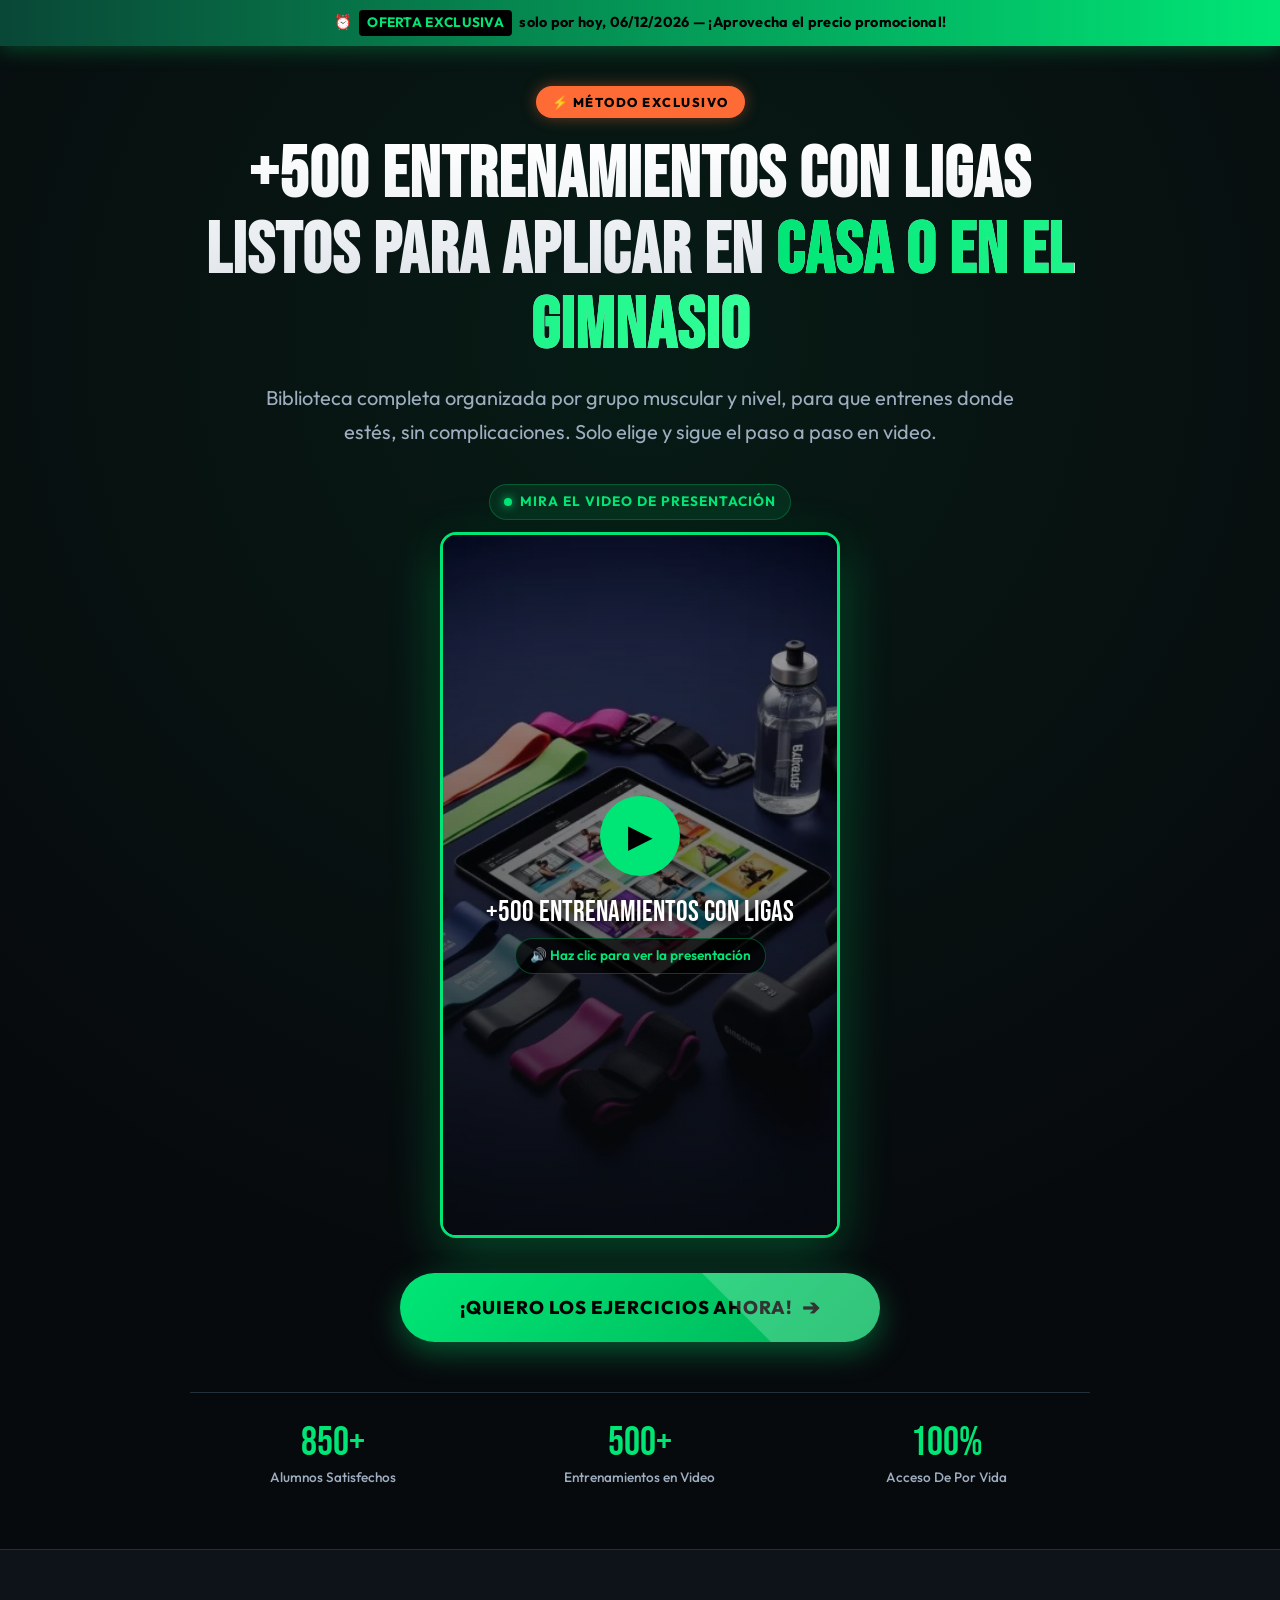
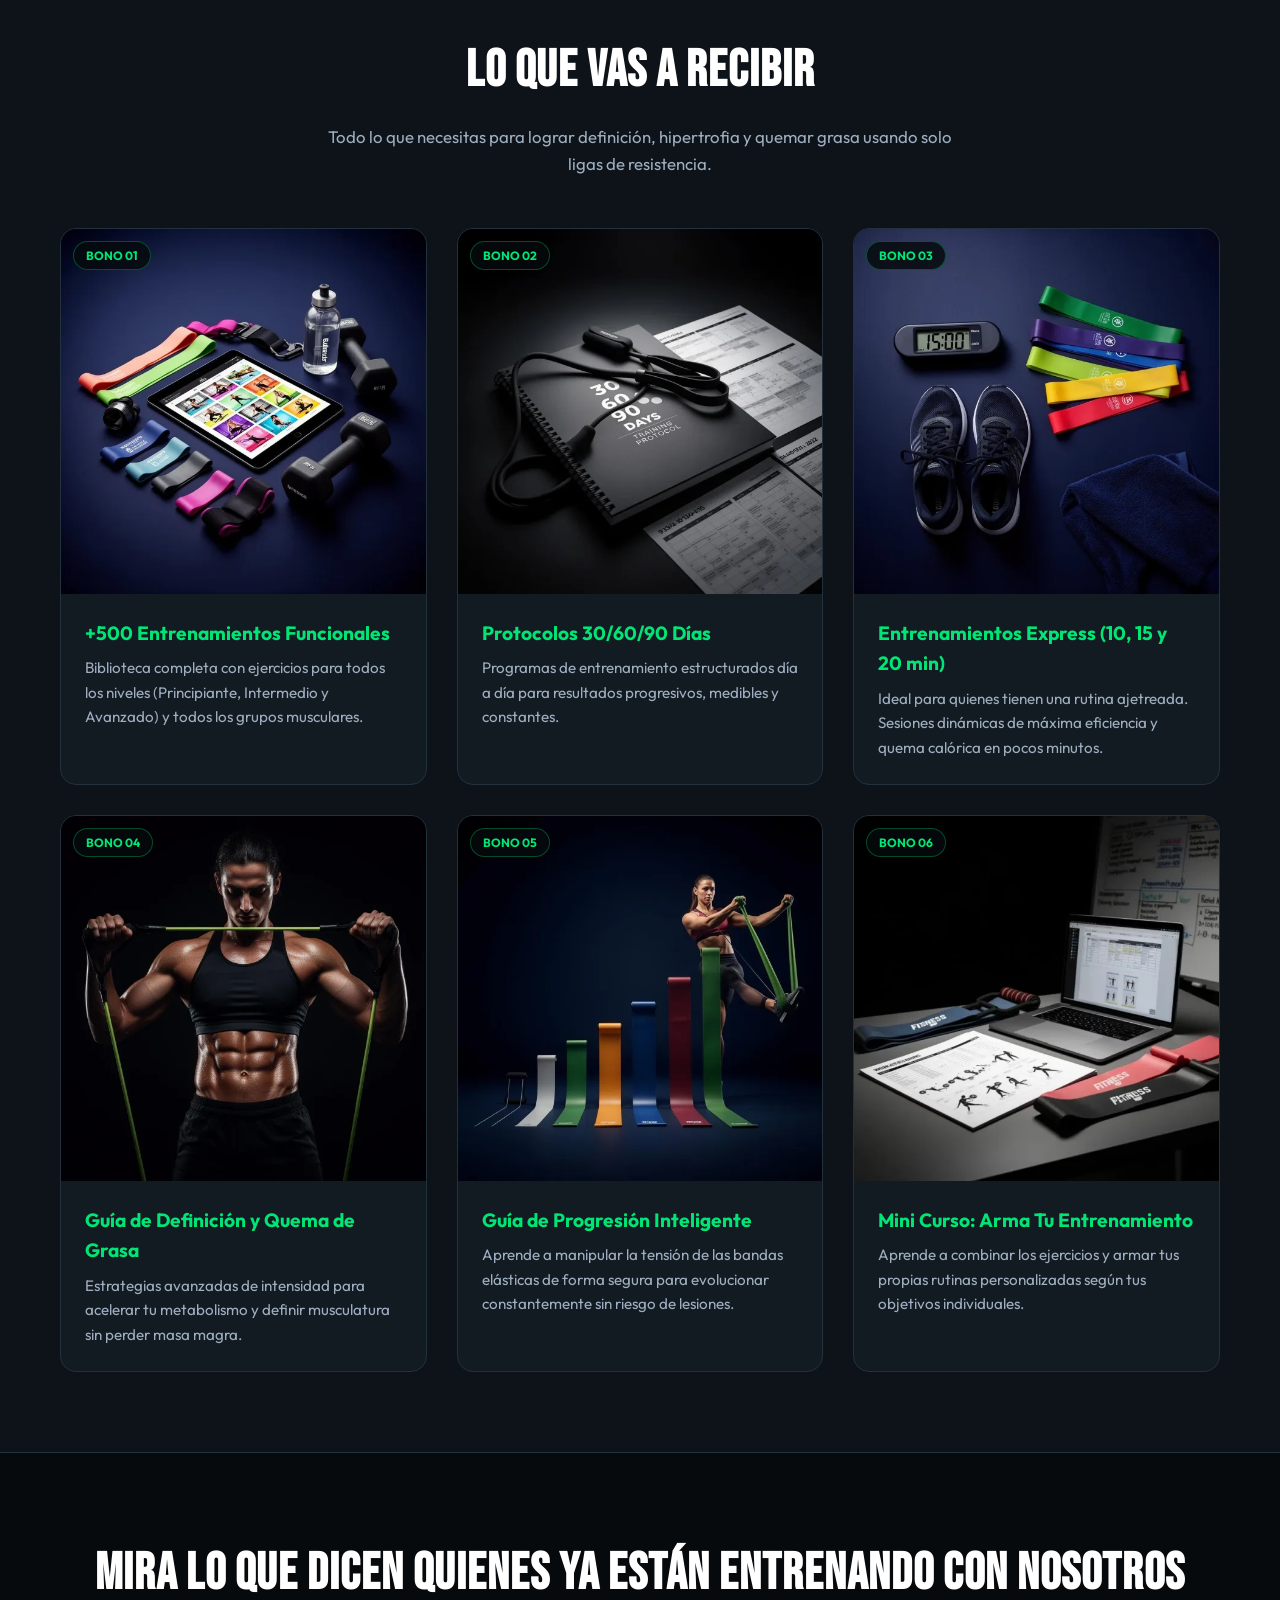
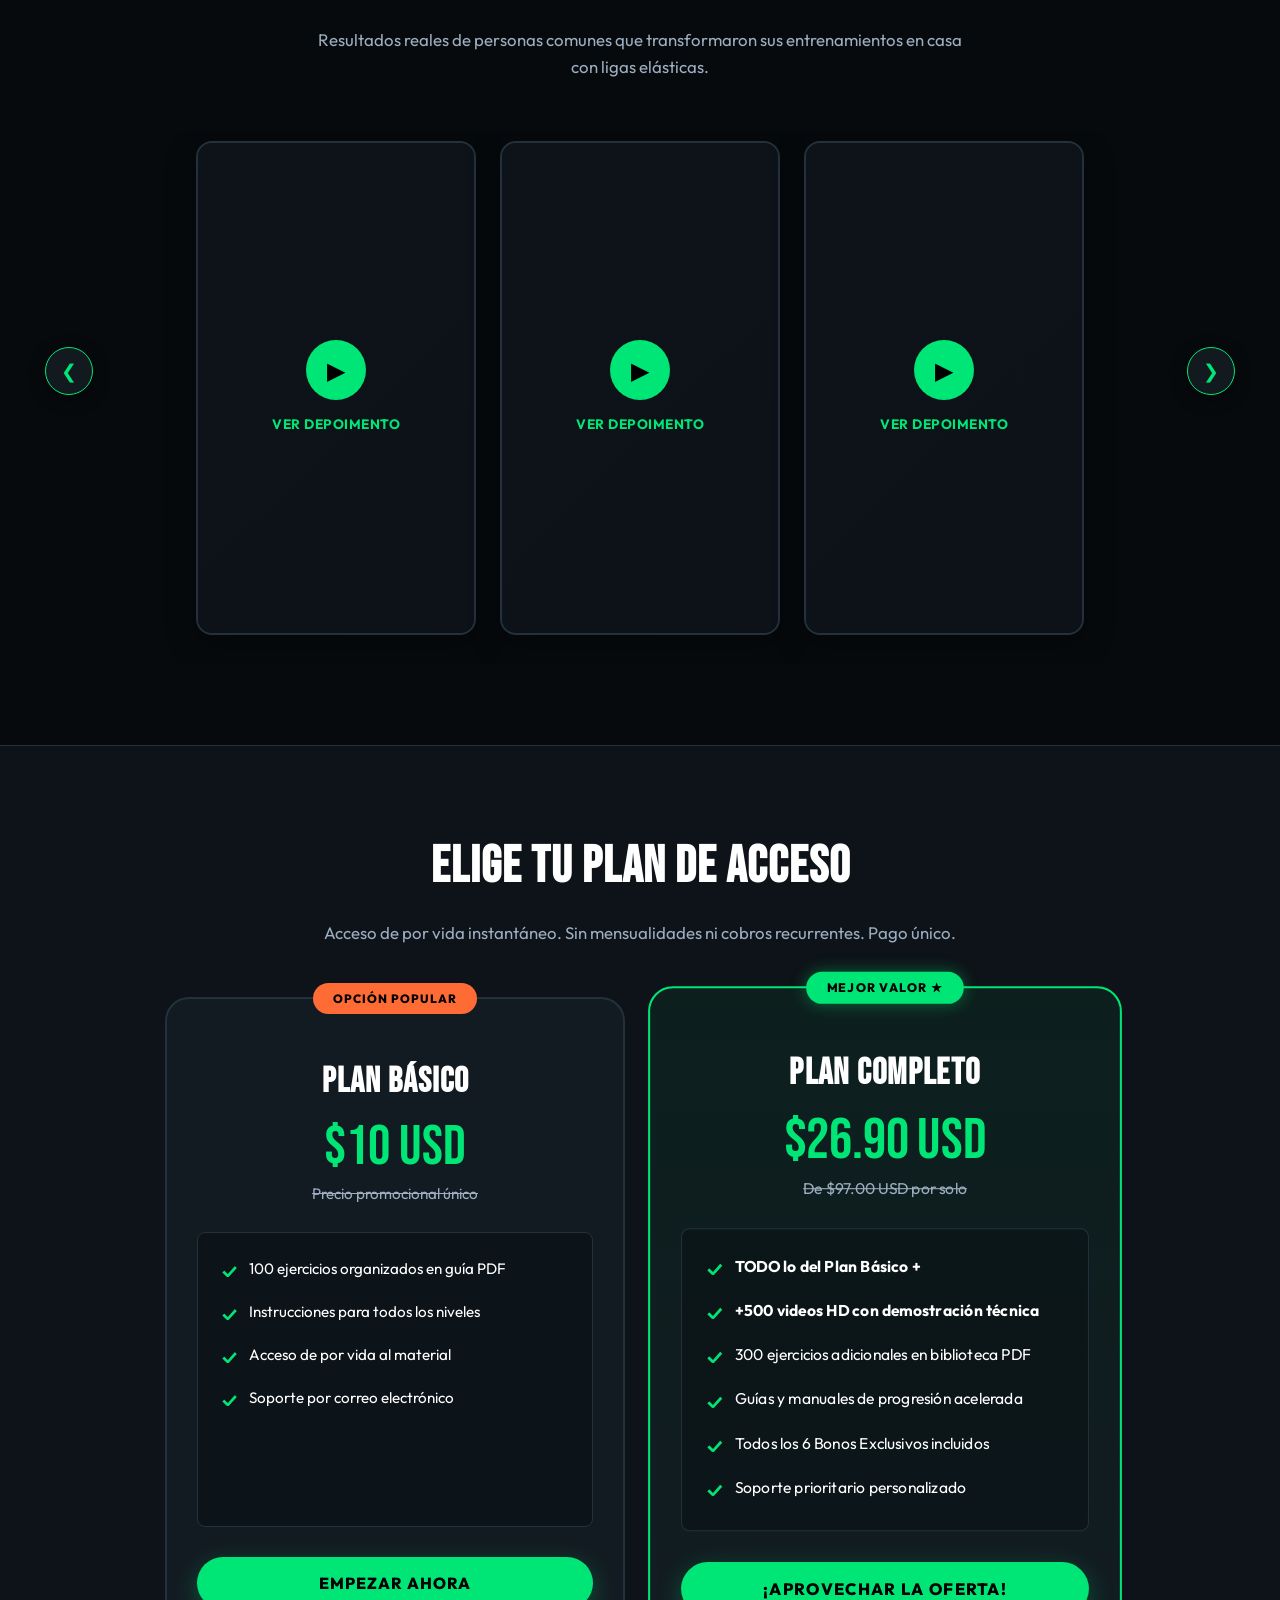
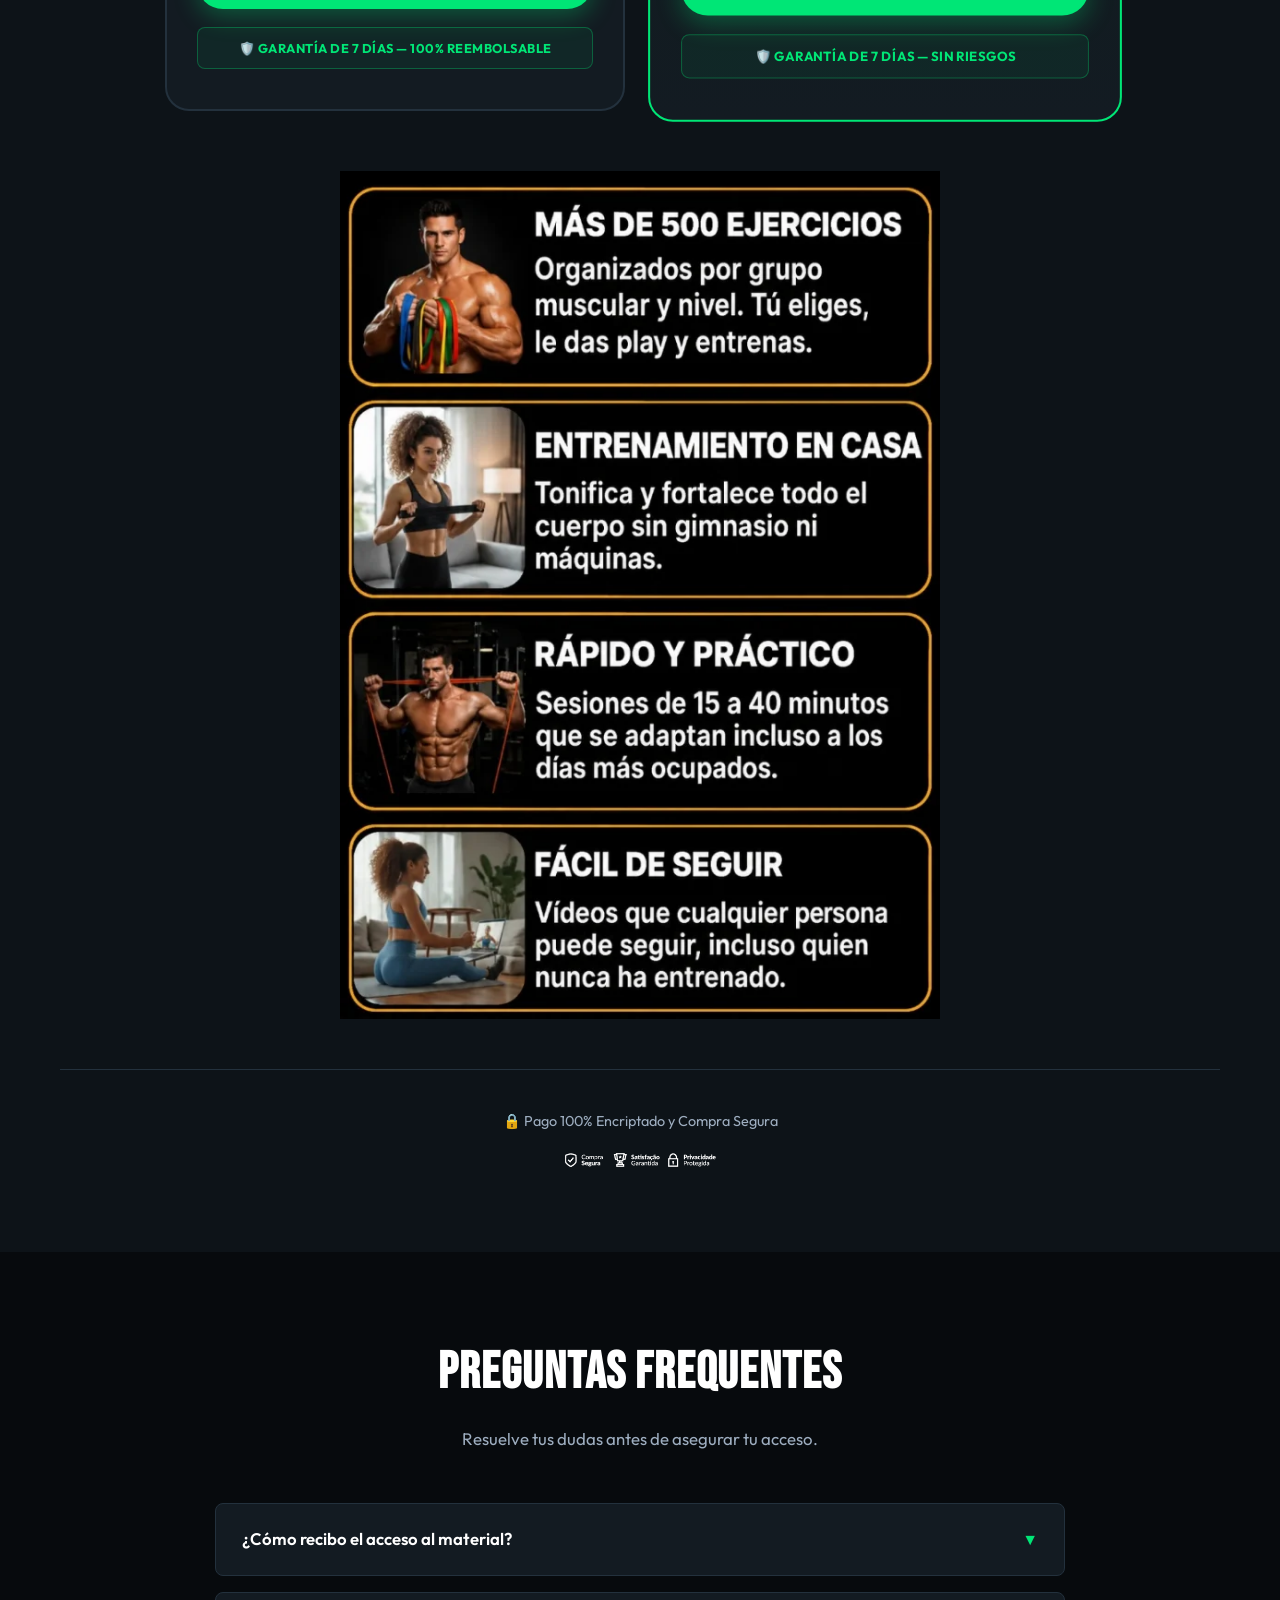
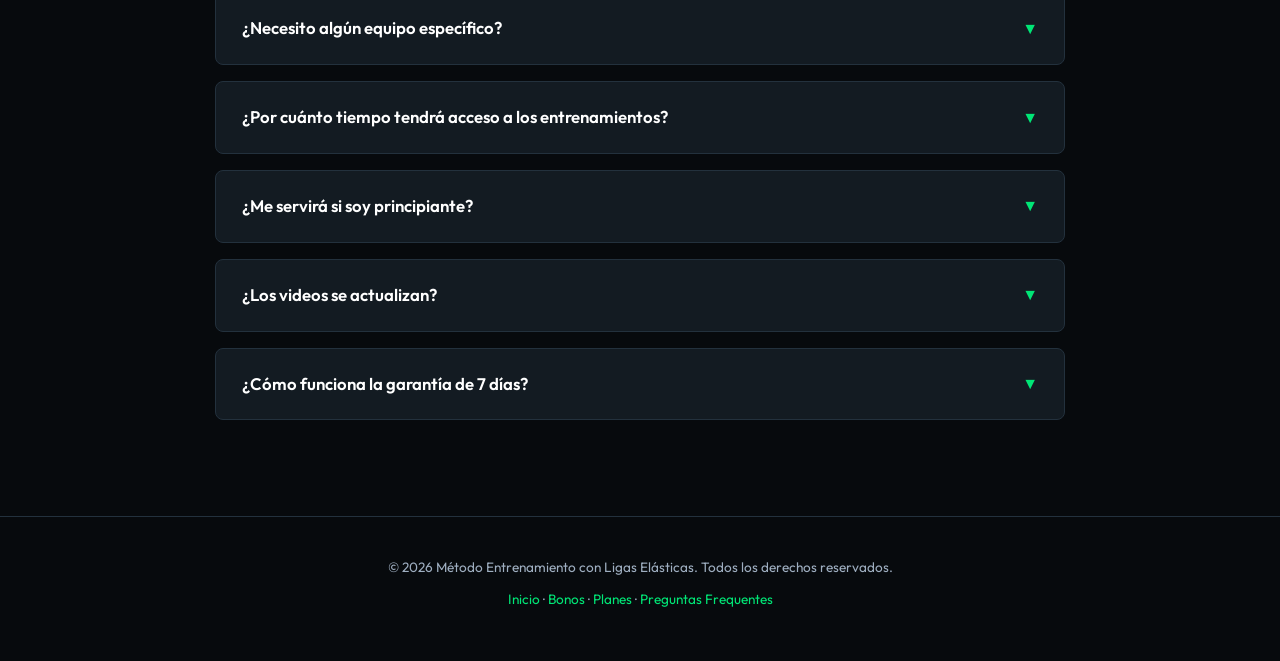
==== commit d8cab2e3: "Add files via upload" ====
--- a/index.html
+++ b/index.html
@@ -64,18 +64,12 @@
           </div>
 
           <div class="vsl-frame-wrapper">
-            <div style="position:relative;padding-top:177.77777777777777%;">
-              <iframe
-                id="panda-846d091d-3621-42ae-bb9a-a032b433a4c4"
-                title="Video de Presentación - Método Entrenamiento con Ligas"
-                src="https://player-vz-f4fc5bc1-14f.tv.pandavideo.com.br/embed/?v=846d091d-3621-42ae-bb9a-a032b433a4c4"
-                style="border:none;position:absolute;top:0;left:0;"
-                allow="accelerometer;gyroscope;autoplay;encrypted-media;picture-in-picture"
-                allowfullscreen="true"
-                width="100%"
-                height="100%"
-                fetchpriority="high">
-              </iframe>
+            <div style="position:relative;padding-top:177.77777777777777%;" id="vslContainer">
+              <div class="vsl-placeholder-overlay" id="vslOverlay" onclick="loadPandaVsl()">
+                <div class="play-btn-pulse">▶</div>
+                <div class="vsl-placeholder-title">+500 ENTRENAMIENTOS CON LIGAS</div>
+                <div class="vsl-placeholder-sub">🔊 Haz clic para ver la presentación</div>
+              </div>
             </div>
           </div>
         </div>
--- a/styles.css
+++ b/styles.css
@@ -245,7 +245,7 @@
   position: absolute;
   inset: 0;
   background: linear-gradient(180deg, rgba(0, 0, 0, 0.3) 0%, rgba(7, 10, 13, 0.85) 100%),
-              url('https://metodotreino.com/wp-content/uploads/2026/03/bonus-1-DiQcJpWj.jpg') center/cover no-repeat;
+              url('images/bonus-1.webp') center/cover no-repeat;
   display: flex;
   flex-direction: column;
   align-items: center;
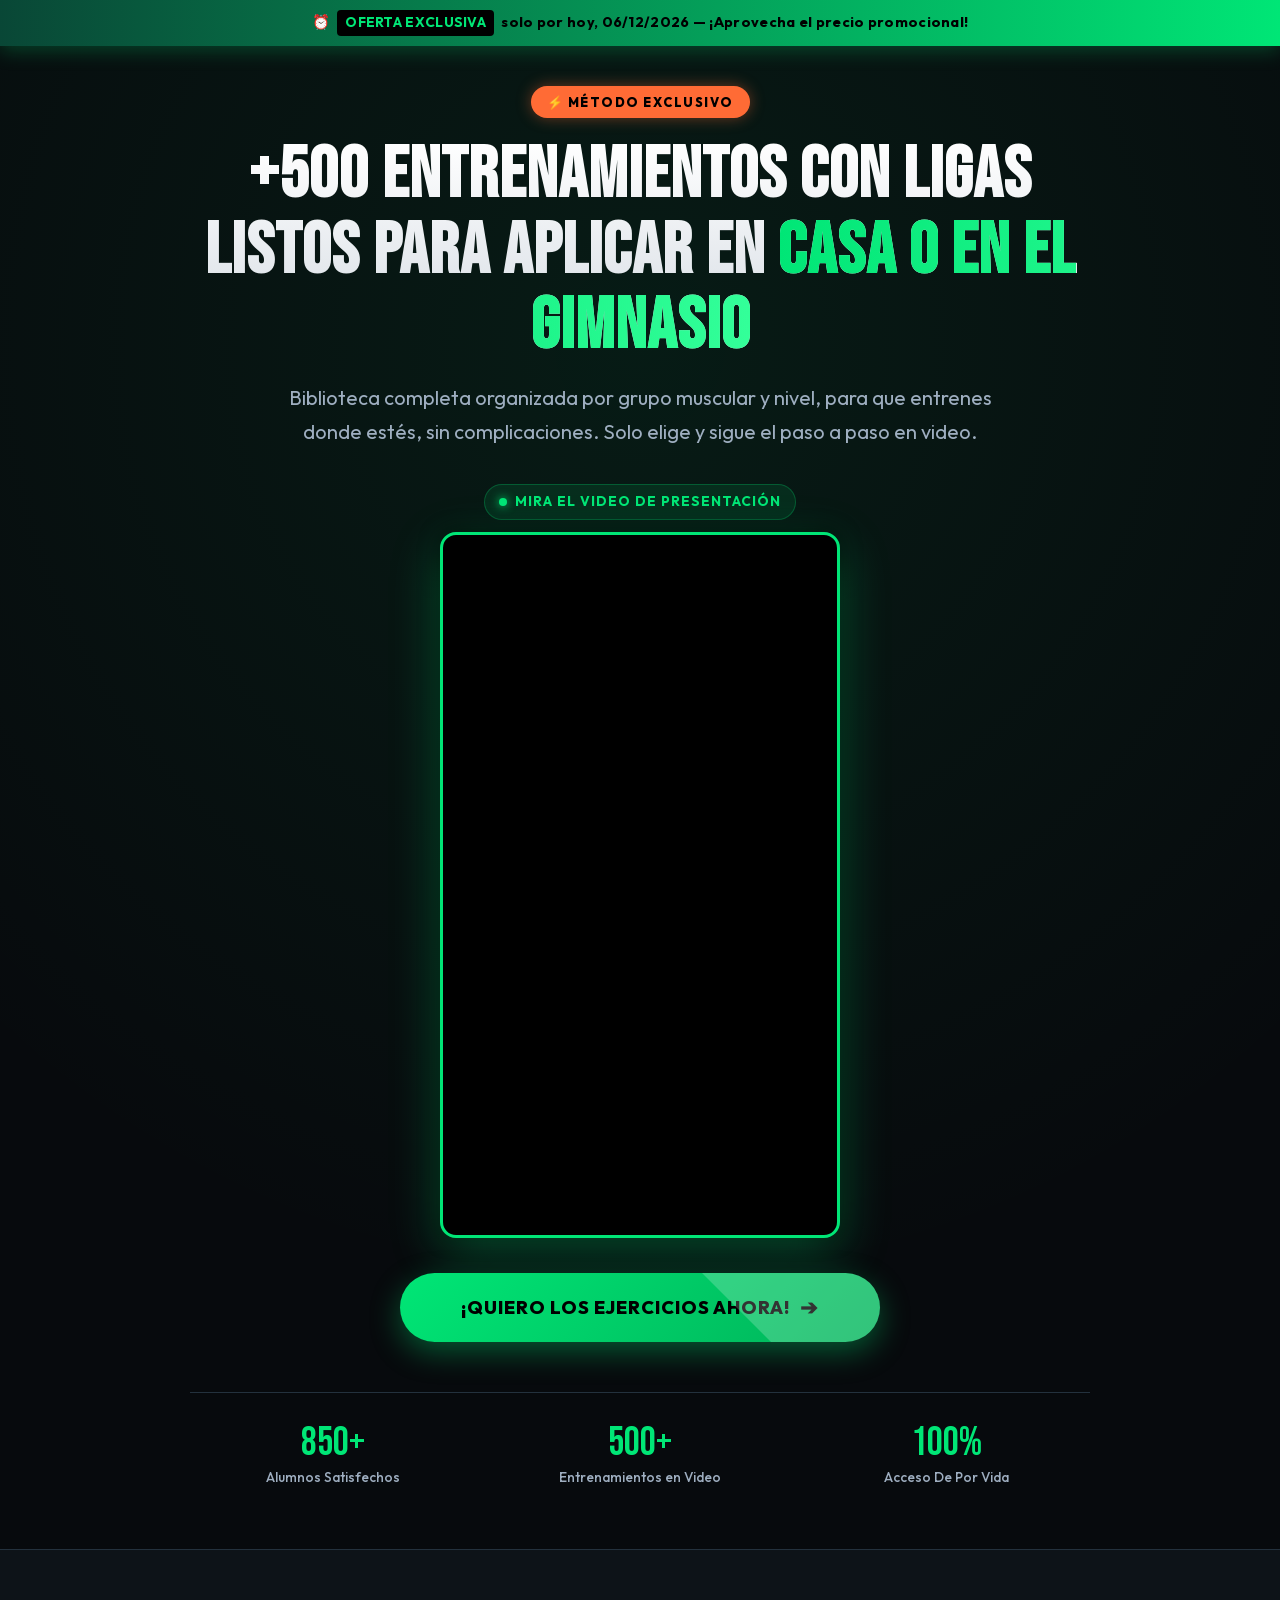
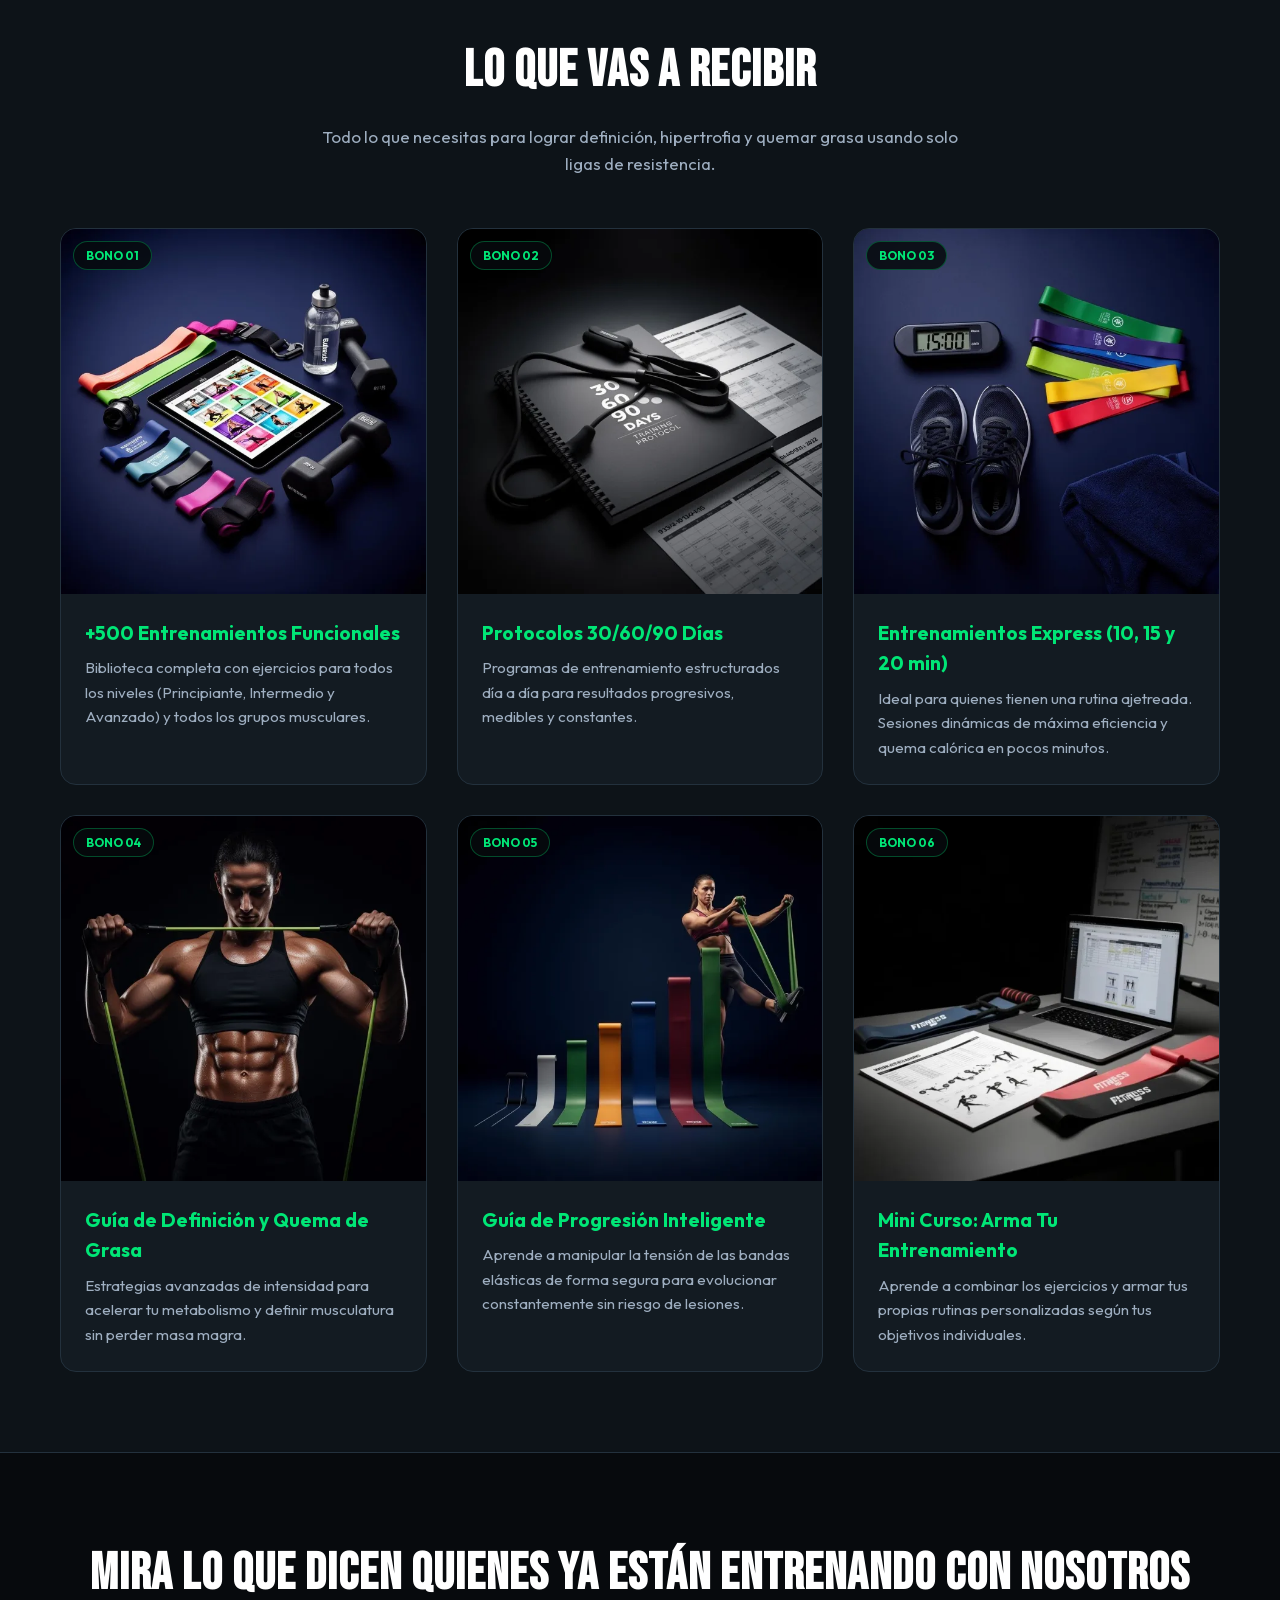
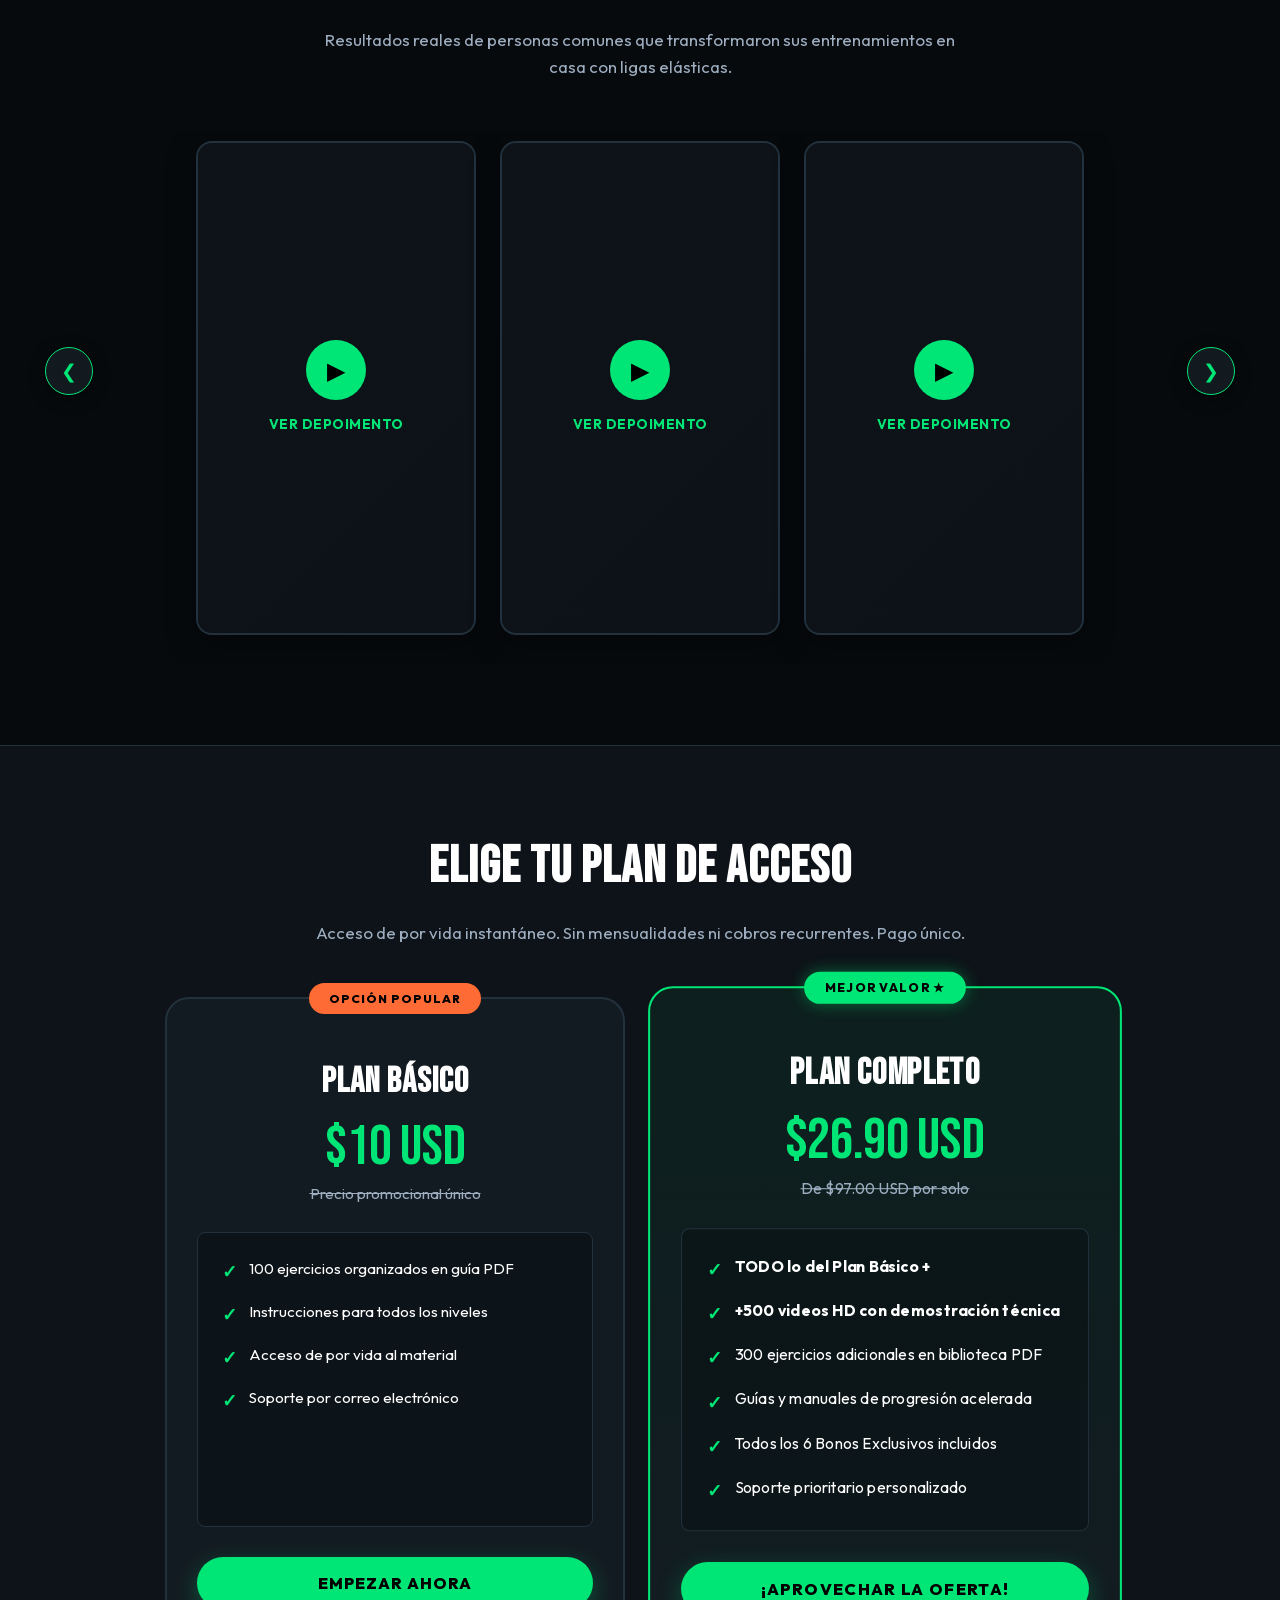
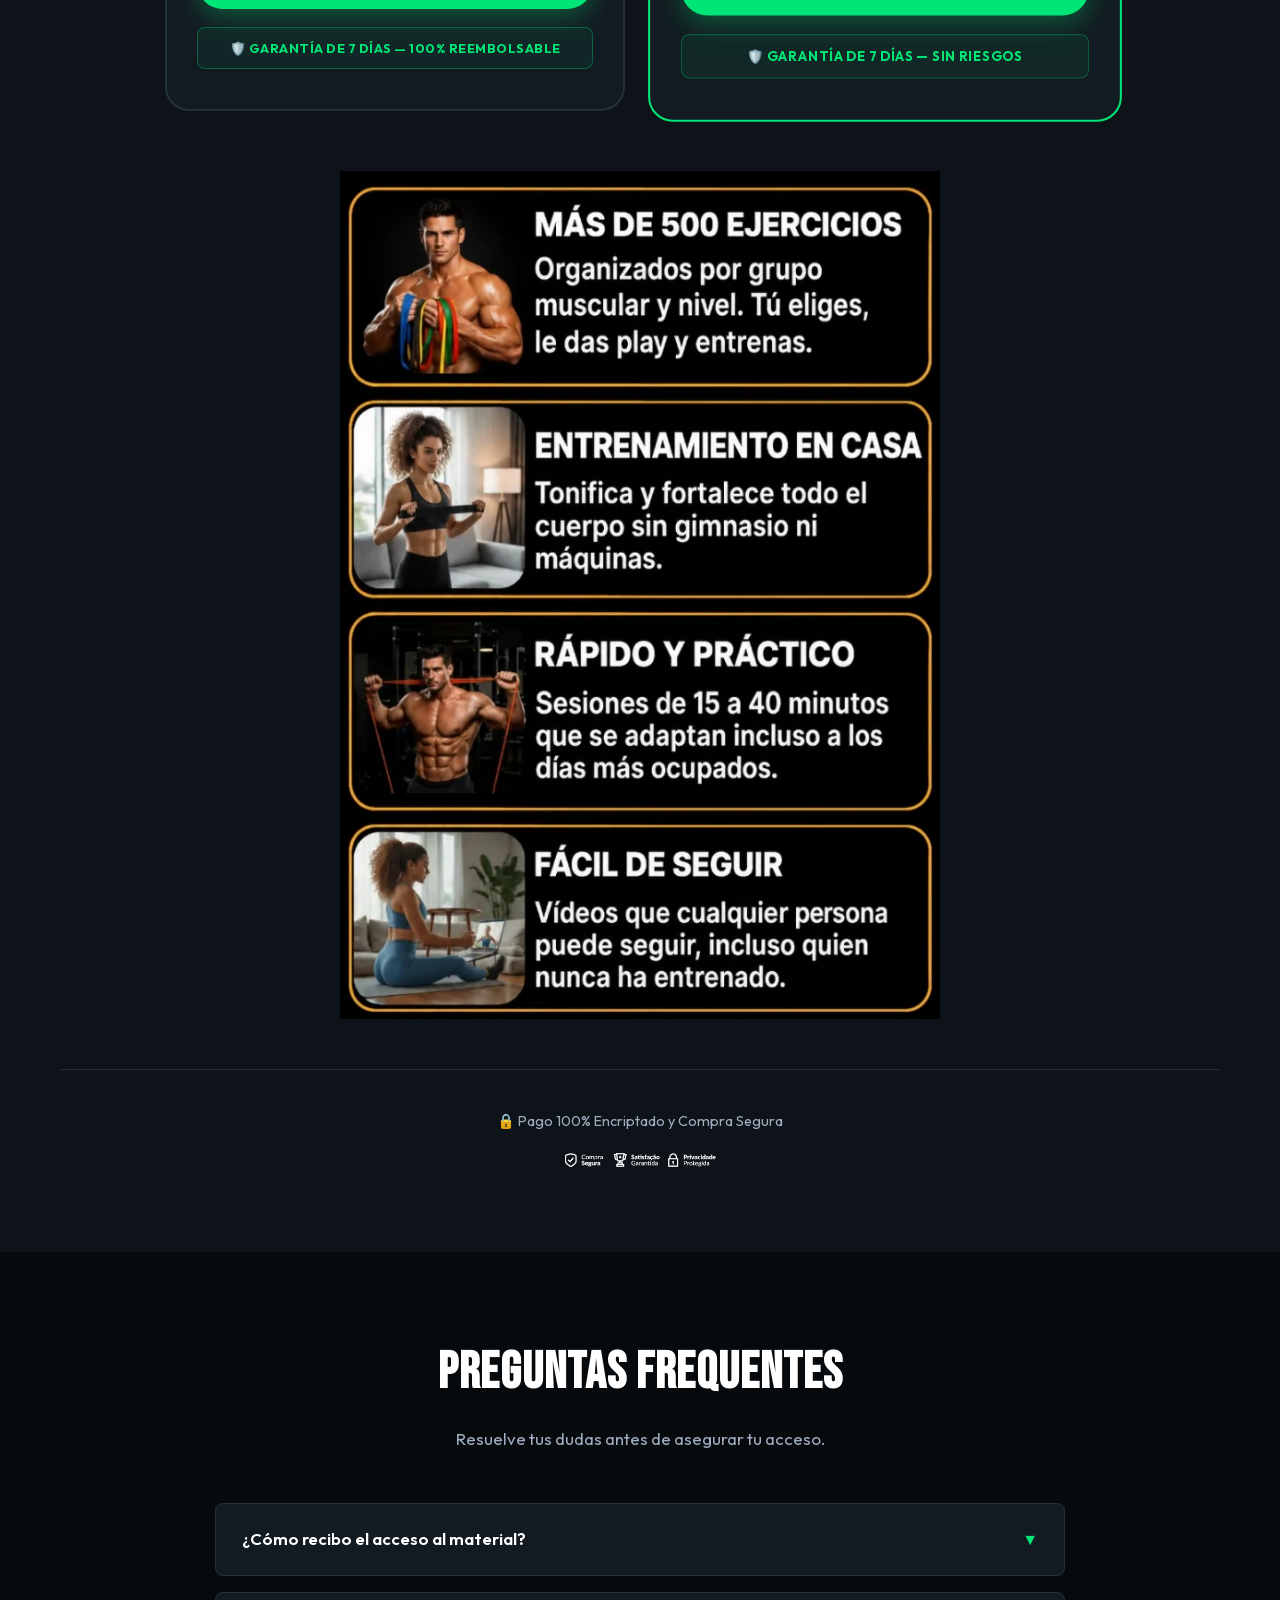
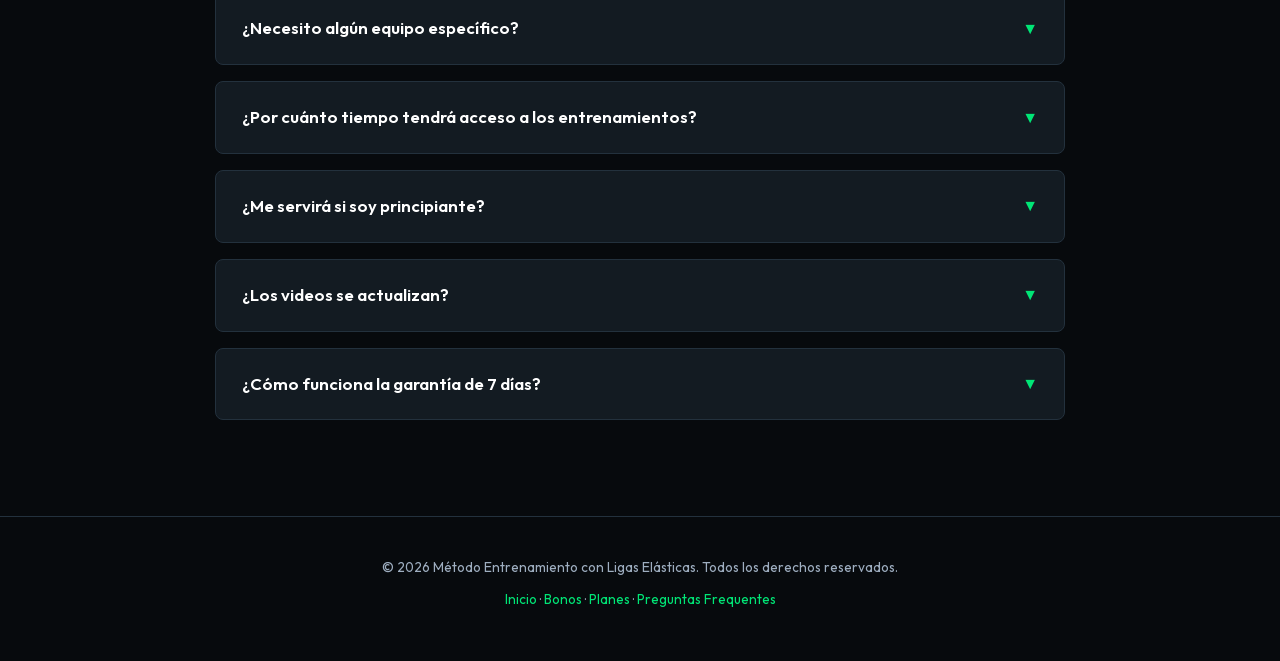
==== commit 22bcd1c2: "Add files via upload" ====
--- a/index.html
+++ b/index.html
@@ -6,9 +6,7 @@
   <title>Entrenamiento con Ligas Elásticas — +500 Ejercicios en Video | Método Exclusivo</title>
   <meta name="description" content="Biblioteca completa de entrenamientos con ligas elásticas organizada por grupo muscular y nivel. Entrena en casa o en el gimnasio con resultados profesionales.">
 
-  <!-- Preconnect para rápida conexão com origens externas -->
-  <link rel="preconnect" href="https://fonts.googleapis.com">
-  <link rel="preconnect" href="https://fonts.gstatic.com" crossorigin>
+  <!-- Preconnect para rápida conexão com origens de mídia -->
   <link rel="preconnect" href="https://player-vz-f4fc5bc1-14f.tv.pandavideo.com.br">
   <link rel="preconnect" href="https://play.gumlet.io">
 
@@ -64,12 +62,18 @@
           </div>
 
           <div class="vsl-frame-wrapper">
-            <div style="position:relative;padding-top:177.77777777777777%;" id="vslContainer">
-              <div class="vsl-placeholder-overlay" id="vslOverlay" onclick="loadPandaVsl()">
-                <div class="play-btn-pulse">▶</div>
-                <div class="vsl-placeholder-title">+500 ENTRENAMIENTOS CON LIGAS</div>
-                <div class="vsl-placeholder-sub">🔊 Haz clic para ver la presentación</div>
-              </div>
+            <div style="position:relative;padding-top:177.77777777777777%;">
+              <iframe
+                id="panda-846d091d-3621-42ae-bb9a-a032b433a4c4"
+                title="Video de Presentación - Método Entrenamiento con Ligas"
+                src="https://player-vz-f4fc5bc1-14f.tv.pandavideo.com.br/embed/?v=846d091d-3621-42ae-bb9a-a032b433a4c4"
+                style="border:none;position:absolute;top:0;left:0;"
+                allow="accelerometer;gyroscope;autoplay;encrypted-media;picture-in-picture"
+                allowfullscreen="true"
+                width="100%"
+                height="100%"
+                fetchpriority="high">
+              </iframe>
             </div>
           </div>
         </div>
--- a/styles.css
+++ b/styles.css
@@ -3,7 +3,150 @@
    Estilo moderno, alta conversão, responsivo & VSL 9:16
    ========================================================================== */
 
-@import url('https://fonts.googleapis.com/css2?family=Bebas+Neue&family=Outfit:wght@300;400;500;600;700;800;900&display=swap');
+/* FONTE NATIVA LOCAL (WOFF2) */
+@font-face {
+  font-family: 'Bebas Neue';
+  font-style: normal;
+  font-weight: 400;
+  font-display: swap;
+  src: url('fonts/bebas_neue-400-0.woff2') format('woff2');
+  unicode-range: U+0100-02BA, U+02BD-02C5, U+02C7-02CC, U+02CE-02D7, U+02DD-02FF, U+0304, U+0308, U+0329, U+1D00-1DBF, U+1E00-1E9F, U+1EF2-1EFF, U+2020, U+20A0-20AB, U+20AD-20C0, U+2113, U+2C60-2C7F, U+A720-A7FF;
+}
+
+@font-face {
+  font-family: 'Bebas Neue';
+  font-style: normal;
+  font-weight: 400;
+  font-display: swap;
+  src: url('fonts/bebas_neue-400-1.woff2') format('woff2');
+  unicode-range: U+0000-00FF, U+0131, U+0152-0153, U+02BB-02BC, U+02C6, U+02DA, U+02DC, U+0304, U+0308, U+0329, U+2000-206F, U+20AC, U+2122, U+2191, U+2193, U+2212, U+2215, U+FEFF, U+FFFD;
+}
+
+@font-face {
+  font-family: 'Outfit';
+  font-style: normal;
+  font-weight: 300;
+  font-display: swap;
+  src: url('fonts/outfit-300-2.woff2') format('woff2');
+  unicode-range: U+0100-02BA, U+02BD-02C5, U+02C7-02CC, U+02CE-02D7, U+02DD-02FF, U+0304, U+0308, U+0329, U+1D00-1DBF, U+1E00-1E9F, U+1EF2-1EFF, U+2020, U+20A0-20AB, U+20AD-20C0, U+2113, U+2C60-2C7F, U+A720-A7FF;
+}
+
+@font-face {
+  font-family: 'Outfit';
+  font-style: normal;
+  font-weight: 300;
+  font-display: swap;
+  src: url('fonts/outfit-300-3.woff2') format('woff2');
+  unicode-range: U+0000-00FF, U+0131, U+0152-0153, U+02BB-02BC, U+02C6, U+02DA, U+02DC, U+0304, U+0308, U+0329, U+2000-206F, U+20AC, U+2122, U+2191, U+2193, U+2212, U+2215, U+FEFF, U+FFFD;
+}
+
+@font-face {
+  font-family: 'Outfit';
+  font-style: normal;
+  font-weight: 400;
+  font-display: swap;
+  src: url('fonts/outfit-400-4.woff2') format('woff2');
+  unicode-range: U+0100-02BA, U+02BD-02C5, U+02C7-02CC, U+02CE-02D7, U+02DD-02FF, U+0304, U+0308, U+0329, U+1D00-1DBF, U+1E00-1E9F, U+1EF2-1EFF, U+2020, U+20A0-20AB, U+20AD-20C0, U+2113, U+2C60-2C7F, U+A720-A7FF;
+}
+
+@font-face {
+  font-family: 'Outfit';
+  font-style: normal;
+  font-weight: 400;
+  font-display: swap;
+  src: url('fonts/outfit-400-5.woff2') format('woff2');
+  unicode-range: U+0000-00FF, U+0131, U+0152-0153, U+02BB-02BC, U+02C6, U+02DA, U+02DC, U+0304, U+0308, U+0329, U+2000-206F, U+20AC, U+2122, U+2191, U+2193, U+2212, U+2215, U+FEFF, U+FFFD;
+}
+
+@font-face {
+  font-family: 'Outfit';
+  font-style: normal;
+  font-weight: 500;
+  font-display: swap;
+  src: url('fonts/outfit-500-6.woff2') format('woff2');
+  unicode-range: U+0100-02BA, U+02BD-02C5, U+02C7-02CC, U+02CE-02D7, U+02DD-02FF, U+0304, U+0308, U+0329, U+1D00-1DBF, U+1E00-1E9F, U+1EF2-1EFF, U+2020, U+20A0-20AB, U+20AD-20C0, U+2113, U+2C60-2C7F, U+A720-A7FF;
+}
+
+@font-face {
+  font-family: 'Outfit';
+  font-style: normal;
+  font-weight: 500;
+  font-display: swap;
+  src: url('fonts/outfit-500-7.woff2') format('woff2');
+  unicode-range: U+0000-00FF, U+0131, U+0152-0153, U+02BB-02BC, U+02C6, U+02DA, U+02DC, U+0304, U+0308, U+0329, U+2000-206F, U+20AC, U+2122, U+2191, U+2193, U+2212, U+2215, U+FEFF, U+FFFD;
+}
+
+@font-face {
+  font-family: 'Outfit';
+  font-style: normal;
+  font-weight: 600;
+  font-display: swap;
+  src: url('fonts/outfit-600-8.woff2') format('woff2');
+  unicode-range: U+0100-02BA, U+02BD-02C5, U+02C7-02CC, U+02CE-02D7, U+02DD-02FF, U+0304, U+0308, U+0329, U+1D00-1DBF, U+1E00-1E9F, U+1EF2-1EFF, U+2020, U+20A0-20AB, U+20AD-20C0, U+2113, U+2C60-2C7F, U+A720-A7FF;
+}
+
+@font-face {
+  font-family: 'Outfit';
+  font-style: normal;
+  font-weight: 600;
+  font-display: swap;
+  src: url('fonts/outfit-600-9.woff2') format('woff2');
+  unicode-range: U+0000-00FF, U+0131, U+0152-0153, U+02BB-02BC, U+02C6, U+02DA, U+02DC, U+0304, U+0308, U+0329, U+2000-206F, U+20AC, U+2122, U+2191, U+2193, U+2212, U+2215, U+FEFF, U+FFFD;
+}
+
+@font-face {
+  font-family: 'Outfit';
+  font-style: normal;
+  font-weight: 700;
+  font-display: swap;
+  src: url('fonts/outfit-700-10.woff2') format('woff2');
+  unicode-range: U+0100-02BA, U+02BD-02C5, U+02C7-02CC, U+02CE-02D7, U+02DD-02FF, U+0304, U+0308, U+0329, U+1D00-1DBF, U+1E00-1E9F, U+1EF2-1EFF, U+2020, U+20A0-20AB, U+20AD-20C0, U+2113, U+2C60-2C7F, U+A720-A7FF;
+}
+
+@font-face {
+  font-family: 'Outfit';
+  font-style: normal;
+  font-weight: 700;
+  font-display: swap;
+  src: url('fonts/outfit-700-11.woff2') format('woff2');
+  unicode-range: U+0000-00FF, U+0131, U+0152-0153, U+02BB-02BC, U+02C6, U+02DA, U+02DC, U+0304, U+0308, U+0329, U+2000-206F, U+20AC, U+2122, U+2191, U+2193, U+2212, U+2215, U+FEFF, U+FFFD;
+}
+
+@font-face {
+  font-family: 'Outfit';
+  font-style: normal;
+  font-weight: 800;
+  font-display: swap;
+  src: url('fonts/outfit-800-12.woff2') format('woff2');
+  unicode-range: U+0100-02BA, U+02BD-02C5, U+02C7-02CC, U+02CE-02D7, U+02DD-02FF, U+0304, U+0308, U+0329, U+1D00-1DBF, U+1E00-1E9F, U+1EF2-1EFF, U+2020, U+20A0-20AB, U+20AD-20C0, U+2113, U+2C60-2C7F, U+A720-A7FF;
+}
+
+@font-face {
+  font-family: 'Outfit';
+  font-style: normal;
+  font-weight: 800;
+  font-display: swap;
+  src: url('fonts/outfit-800-13.woff2') format('woff2');
+  unicode-range: U+0000-00FF, U+0131, U+0152-0153, U+02BB-02BC, U+02C6, U+02DA, U+02DC, U+0304, U+0308, U+0329, U+2000-206F, U+20AC, U+2122, U+2191, U+2193, U+2212, U+2215, U+FEFF, U+FFFD;
+}
+
+@font-face {
+  font-family: 'Outfit';
+  font-style: normal;
+  font-weight: 900;
+  font-display: swap;
+  src: url('fonts/outfit-900-14.woff2') format('woff2');
+  unicode-range: U+0100-02BA, U+02BD-02C5, U+02C7-02CC, U+02CE-02D7, U+02DD-02FF, U+0304, U+0308, U+0329, U+1D00-1DBF, U+1E00-1E9F, U+1EF2-1EFF, U+2020, U+20A0-20AB, U+20AD-20C0, U+2113, U+2C60-2C7F, U+A720-A7FF;
+}
+
+@font-face {
+  font-family: 'Outfit';
+  font-style: normal;
+  font-weight: 900;
+  font-display: swap;
+  src: url('fonts/outfit-900-15.woff2') format('woff2');
+  unicode-range: U+0000-00FF, U+0131, U+0152-0153, U+02BB-02BC, U+02C6, U+02DA, U+02DC, U+0304, U+0308, U+0329, U+2000-206F, U+20AC, U+2122, U+2191, U+2193, U+2212, U+2215, U+FEFF, U+FFFD;
+}
 
 :root {
   --neon-green: #00e676;
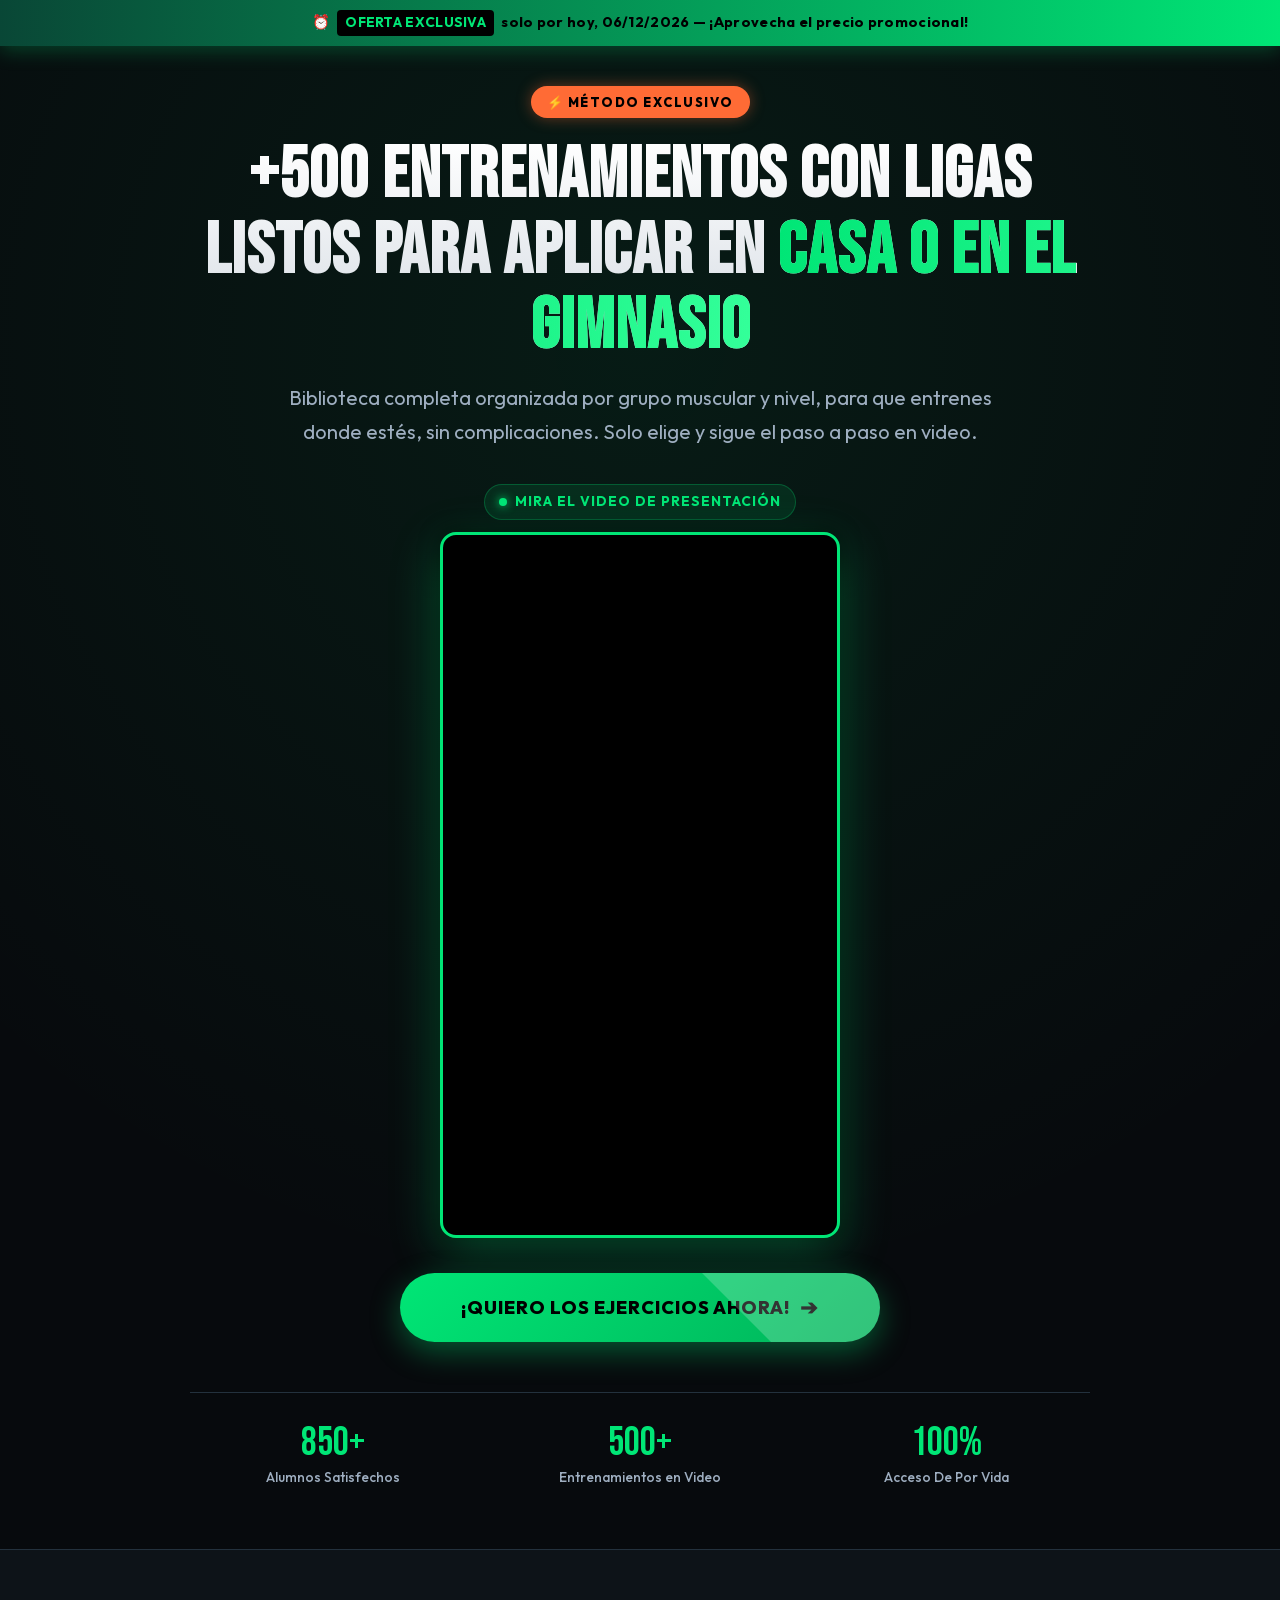
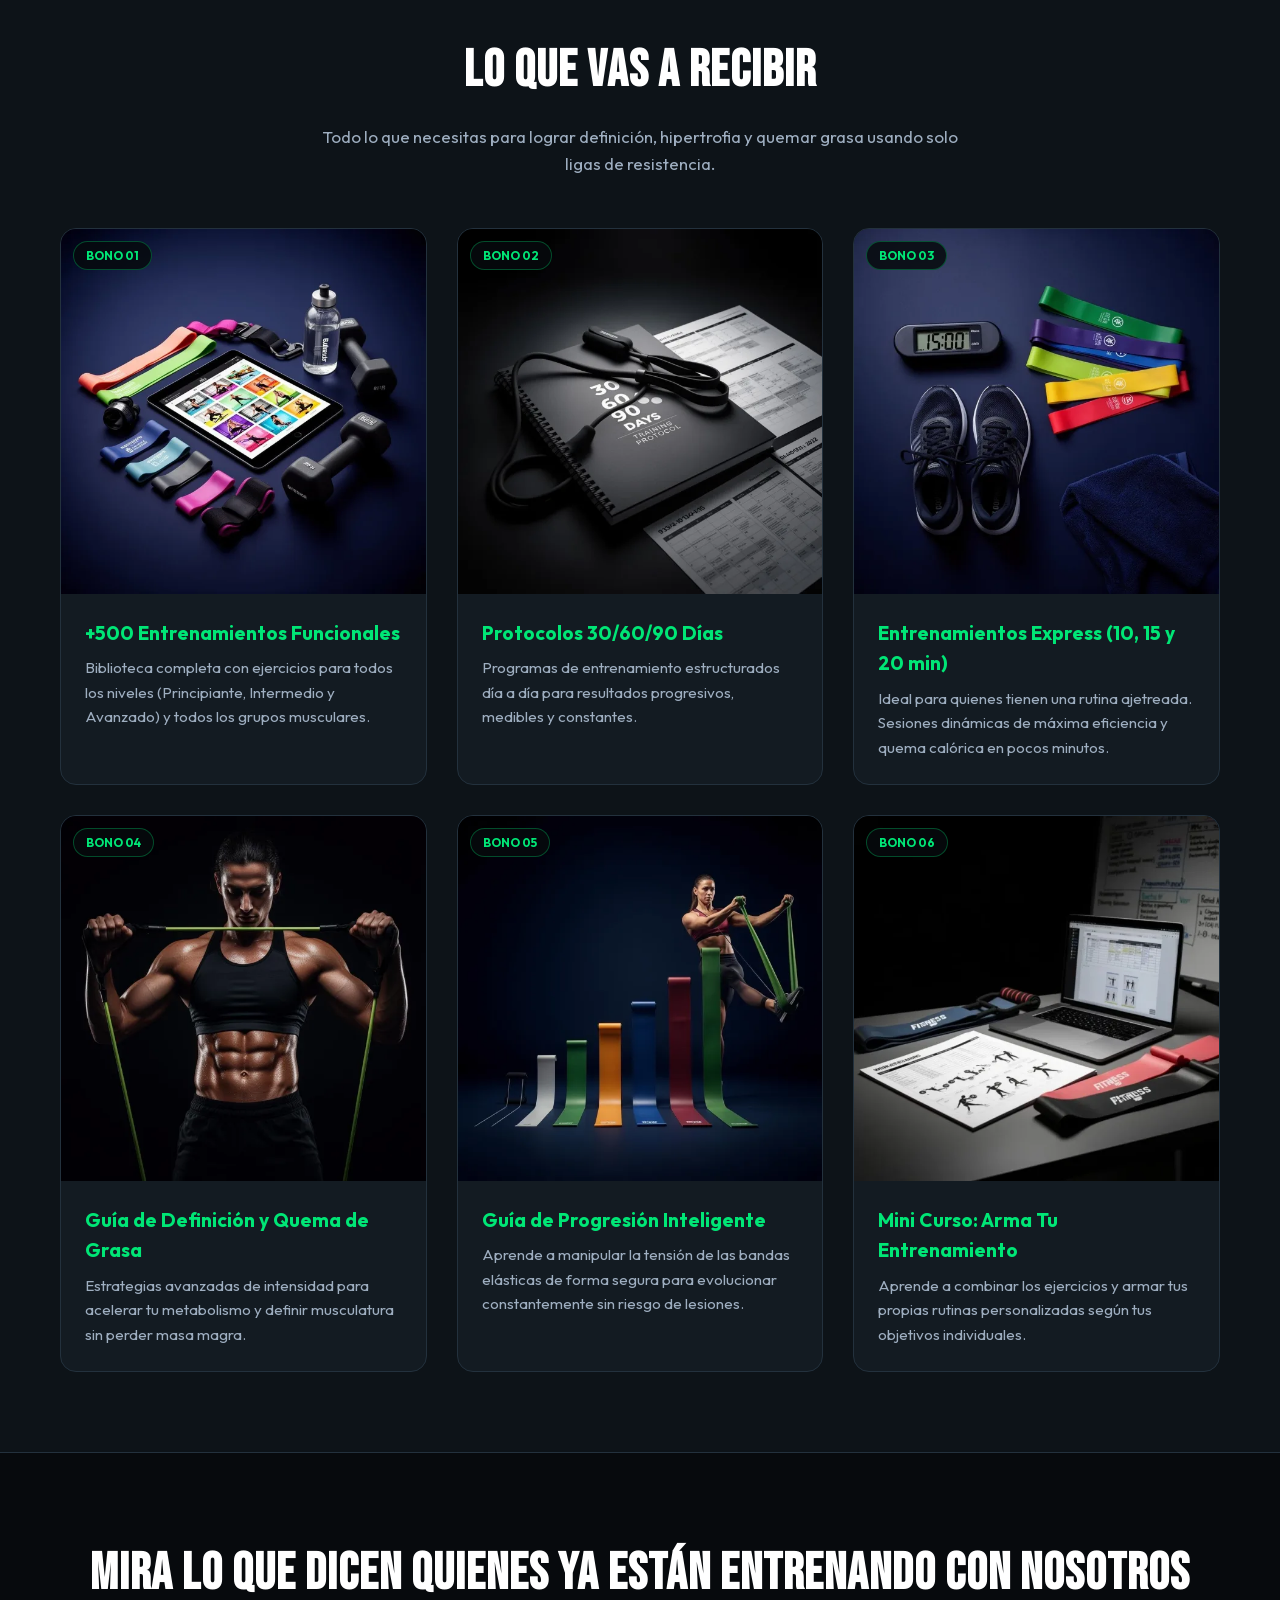
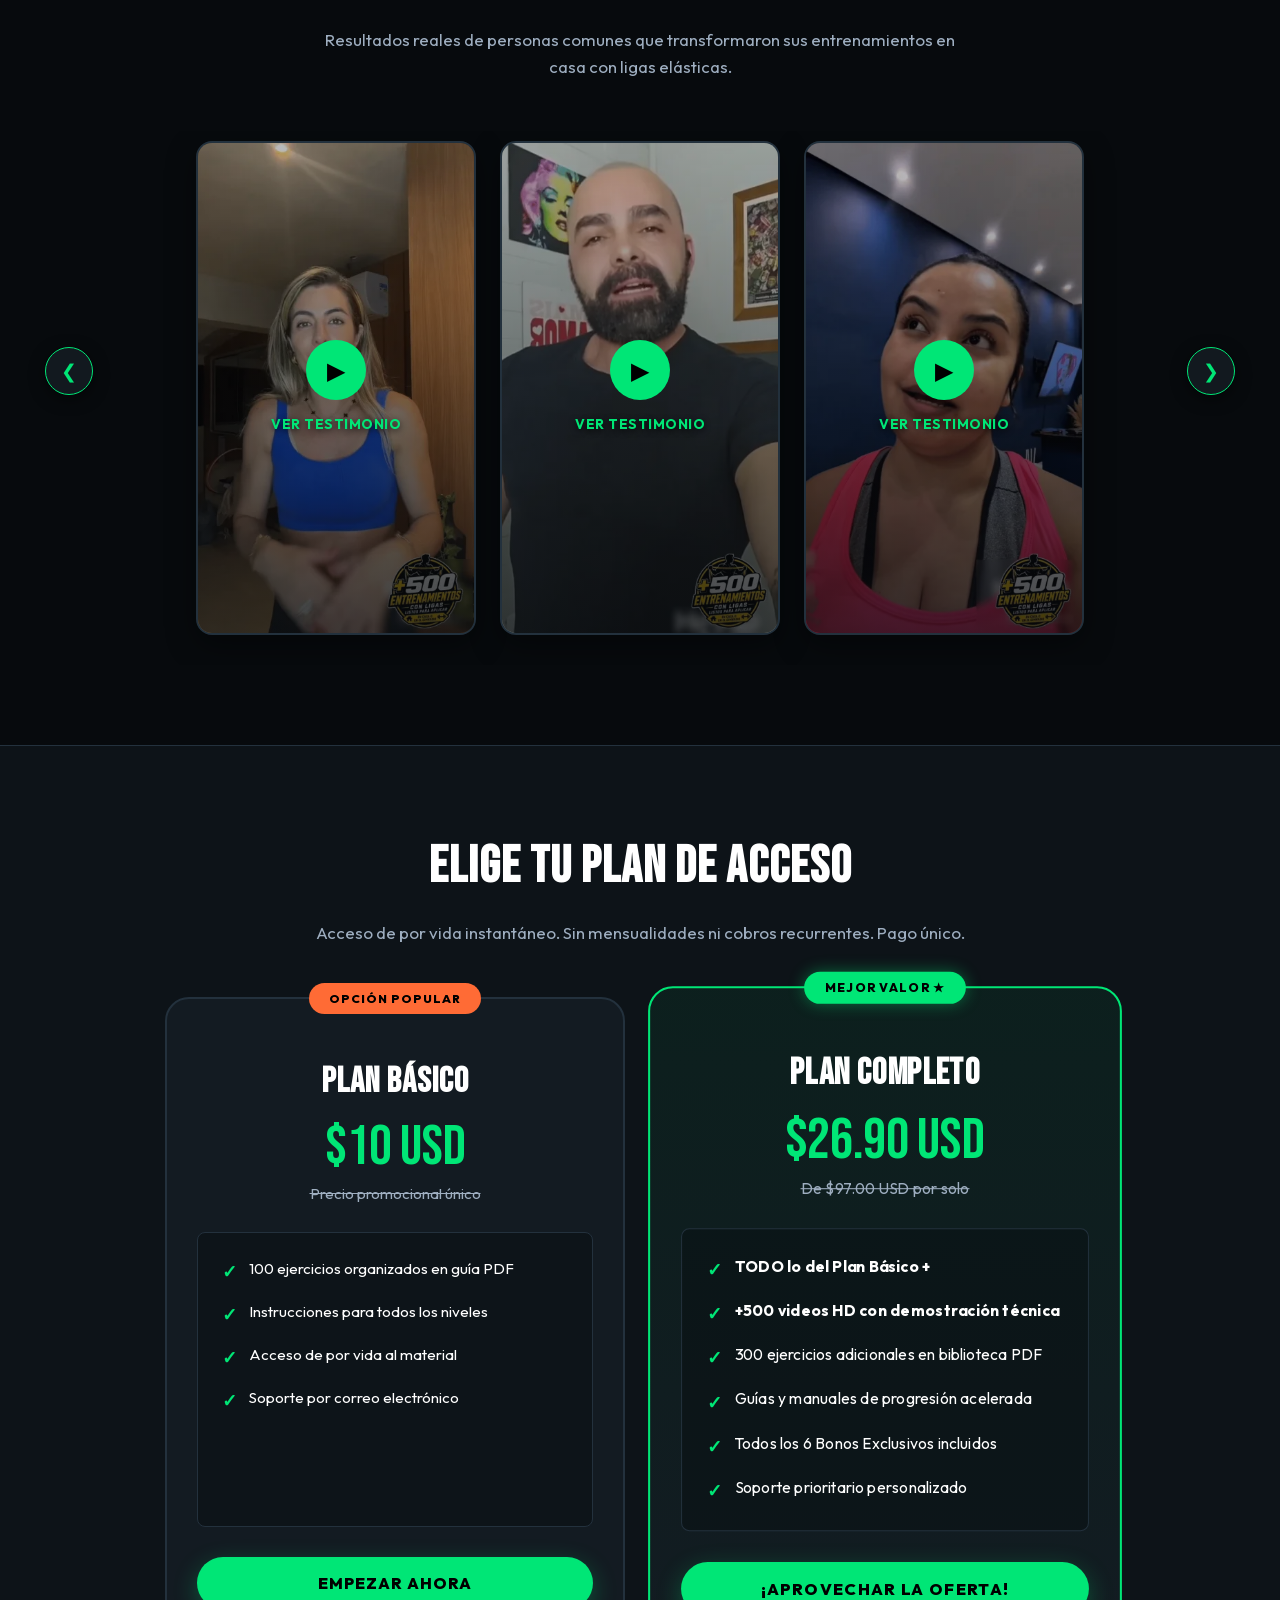
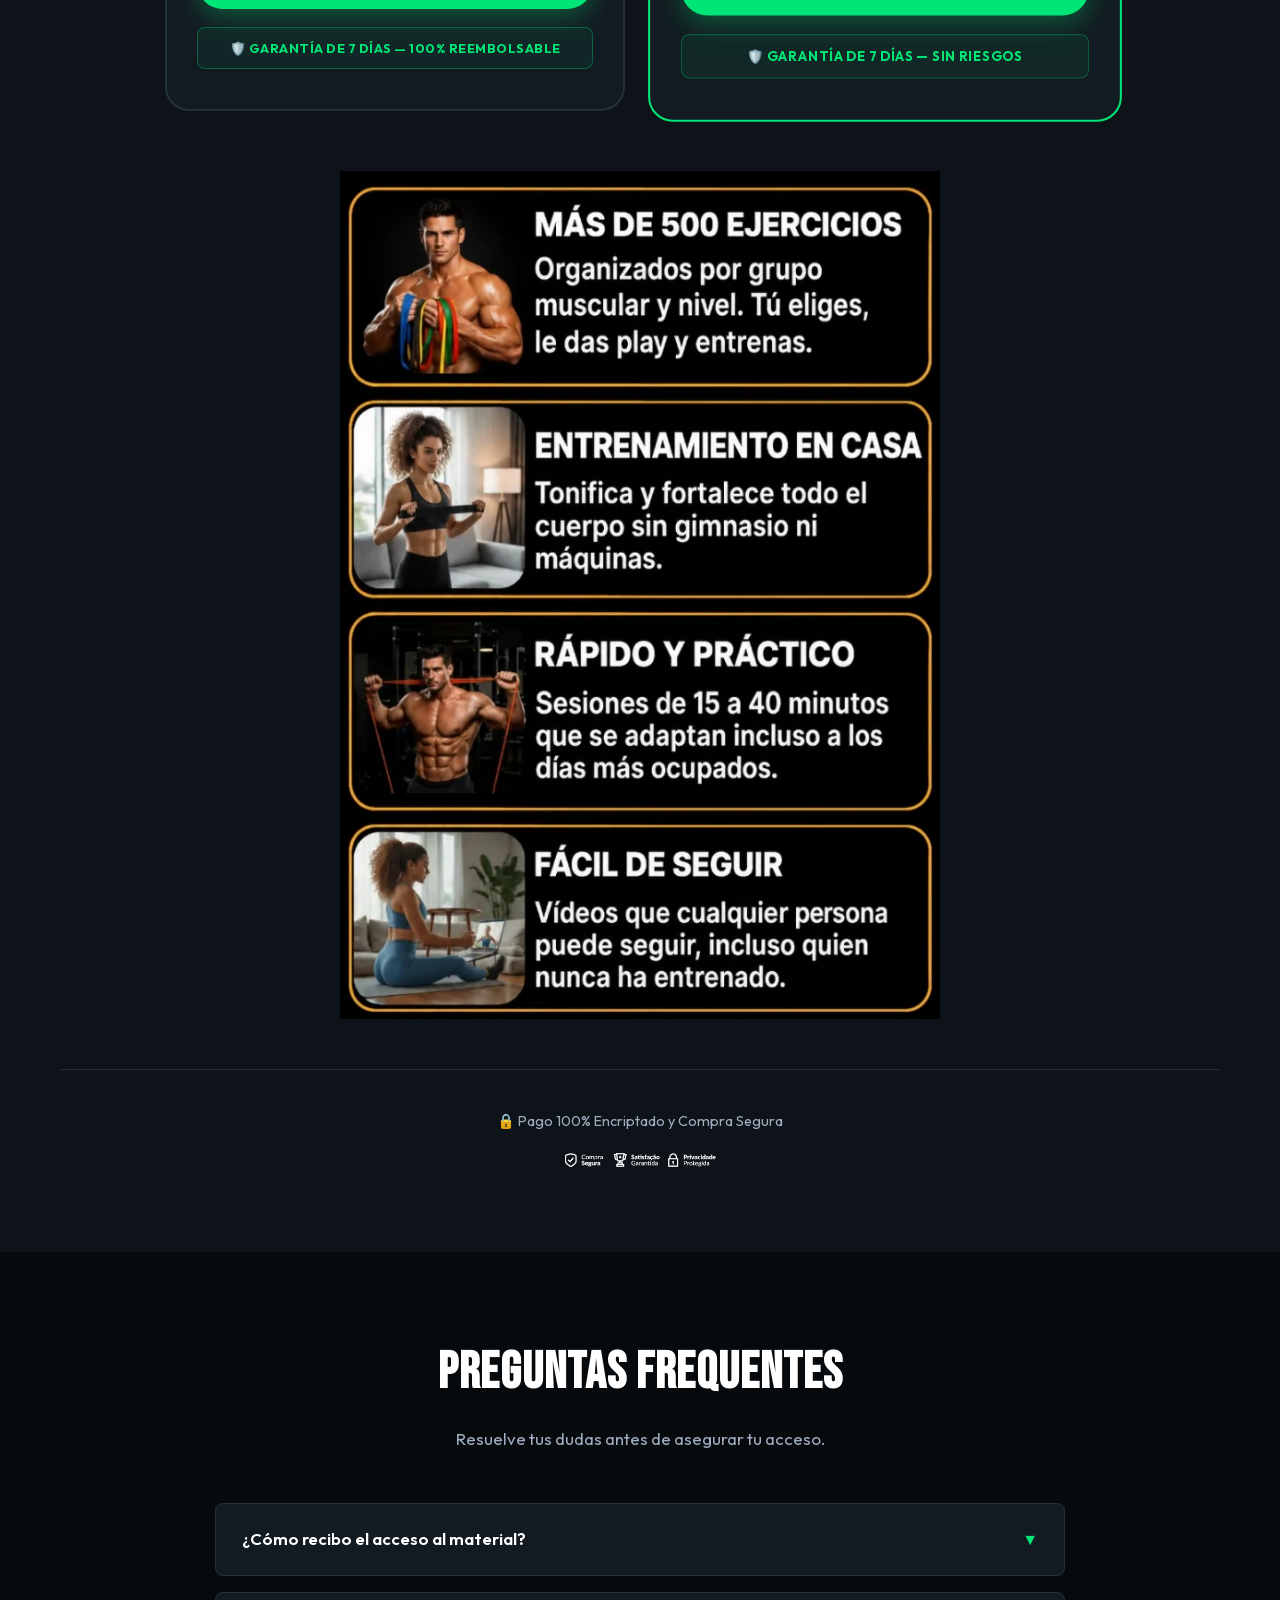
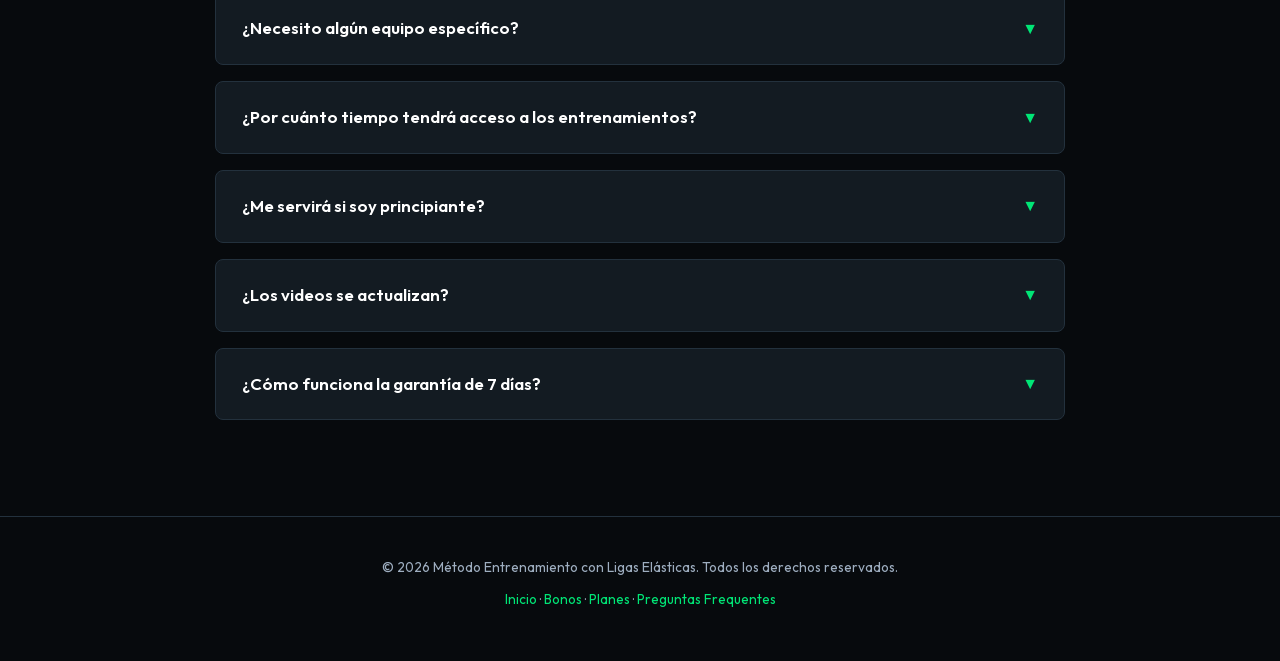
==== commit bc3bba67: "Add files via upload" ====
--- a/index.html
+++ b/index.html
@@ -209,25 +209,25 @@
             
             <!-- Testimonial 1 (Lazy Click-to-load) -->
             <div class="testimonial-card">
-              <div class="testimonial-video-facade" data-embed="https://play.gumlet.io/embed/6a7f6fedb233bd3326989efd?background=false&autoplay=true&loop=false&disable_player_controls=false">
+              <div class="testimonial-video-facade" style="background-image: url('images/thumb-1.webp');" data-embed="https://play.gumlet.io/embed/6a7f6fedb233bd3326989efd?background=false&autoplay=true&muted=false&loop=false&disable_player_controls=false">
                 <div class="play-btn-pulse">▶</div>
-                <span class="testimonial-play-label">Ver Depoimento</span>
+                <span class="testimonial-play-label">Ver Testimonio</span>
               </div>
             </div>
 
             <!-- Testimonial 2 (Lazy Click-to-load) -->
             <div class="testimonial-card">
-              <div class="testimonial-video-facade" data-embed="https://play.gumlet.io/embed/6a7f6fed80185520c2938852?background=false&autoplay=true&loop=false&disable_player_controls=false">
+              <div class="testimonial-video-facade" style="background-image: url('images/thumb-2.webp');" data-embed="https://play.gumlet.io/embed/6a7f6fed80185520c2938852?background=false&autoplay=true&muted=false&loop=false&disable_player_controls=false">
                 <div class="play-btn-pulse">▶</div>
-                <span class="testimonial-play-label">Ver Depoimento</span>
+                <span class="testimonial-play-label">Ver Testimonio</span>
               </div>
             </div>
 
             <!-- Testimonial 3 (Lazy Click-to-load) -->
             <div class="testimonial-card">
-              <div class="testimonial-video-facade" data-embed="https://play.gumlet.io/embed/6a7f6fedb233bd3326989eff?background=false&autoplay=true&loop=false&disable_player_controls=false">
+              <div class="testimonial-video-facade" style="background-image: url('images/thumb-3.webp');" data-embed="https://play.gumlet.io/embed/6a7f6fedb233bd3326989eff?background=false&autoplay=true&muted=false&loop=false&disable_player_controls=false">
                 <div class="play-btn-pulse">▶</div>
-                <span class="testimonial-play-label">Ver Depoimento</span>
+                <span class="testimonial-play-label">Ver Testimonio</span>
               </div>
             </div>
 
--- a/styles.css
+++ b/styles.css
@@ -704,7 +704,9 @@
   position: relative;
   width: 100%;
   aspect-ratio: 9 / 16;
-  background: linear-gradient(135deg, var(--dark-bg-alt) 0%, #0c1218 100%);
+  background-size: cover;
+  background-position: center;
+  background-repeat: no-repeat;
   display: flex;
   flex-direction: column;
   align-items: center;
@@ -715,8 +717,23 @@
   transition: var(--transition-normal);
 }
 
-.testimonial-video-facade:hover {
-  background: linear-gradient(135deg, #172430 0%, #0e1720 100%);
+.testimonial-video-facade::before {
+  content: '';
+  position: absolute;
+  inset: 0;
+  background: linear-gradient(180deg, rgba(0, 0, 0, 0.25) 0%, rgba(7, 10, 13, 0.75) 100%);
+  z-index: 1;
+  transition: background 0.3s ease;
+}
+
+.testimonial-video-facade:hover::before {
+  background: linear-gradient(180deg, rgba(0, 0, 0, 0.1) 0%, rgba(7, 10, 13, 0.45) 100%);
+}
+
+.testimonial-video-facade .play-btn-pulse,
+.testimonial-play-label {
+  position: relative;
+  z-index: 2;
 }
 
 .testimonial-video-facade:hover .play-btn-pulse {
@@ -725,7 +742,7 @@
 }
 
 .testimonial-video-facade .play-btn-pulse {
-  position: static;
+  position: relative;
   transform: none;
   margin: 0;
   width: 60px;
@@ -739,6 +756,7 @@
   color: var(--neon-green);
   text-transform: uppercase;
   letter-spacing: 0.5px;
+  text-shadow: 0 2px 6px rgba(0, 0, 0, 0.8);
 }
 
 /* CONTROLES DO CARROSSEL */
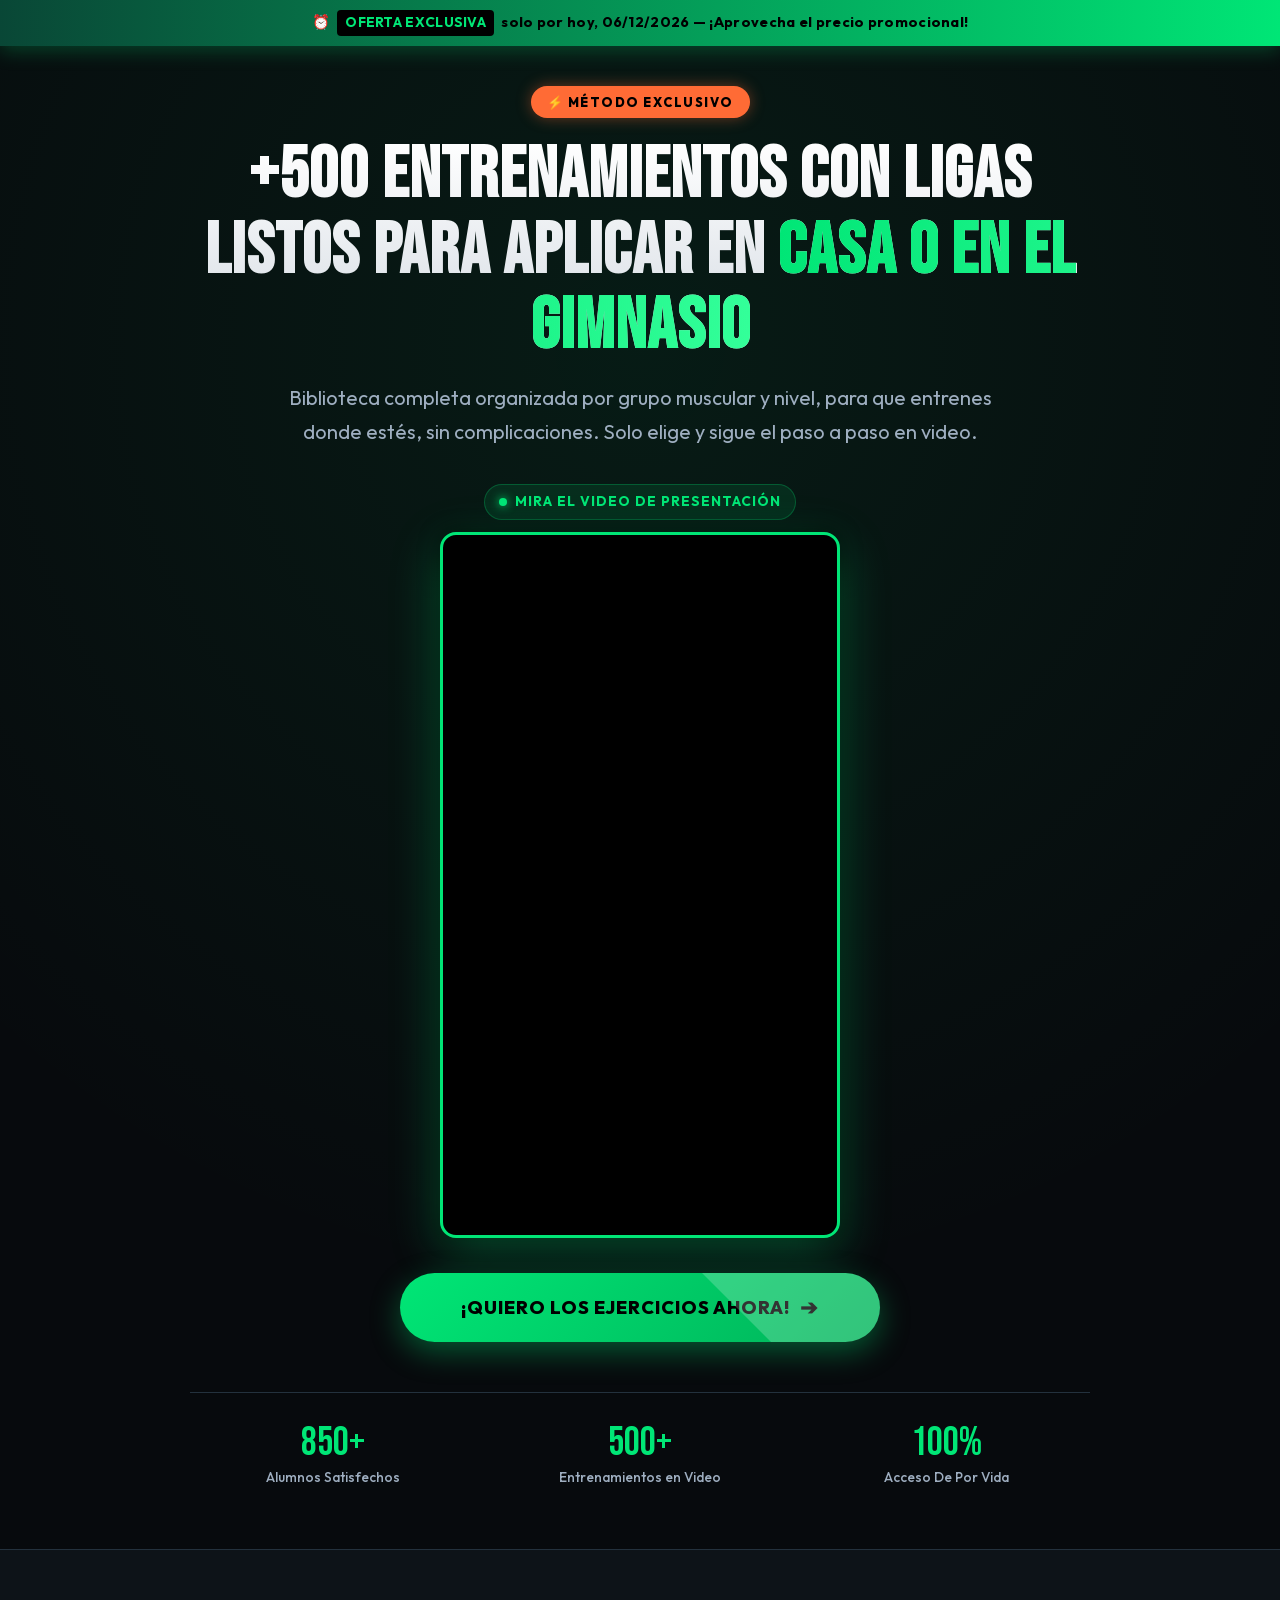
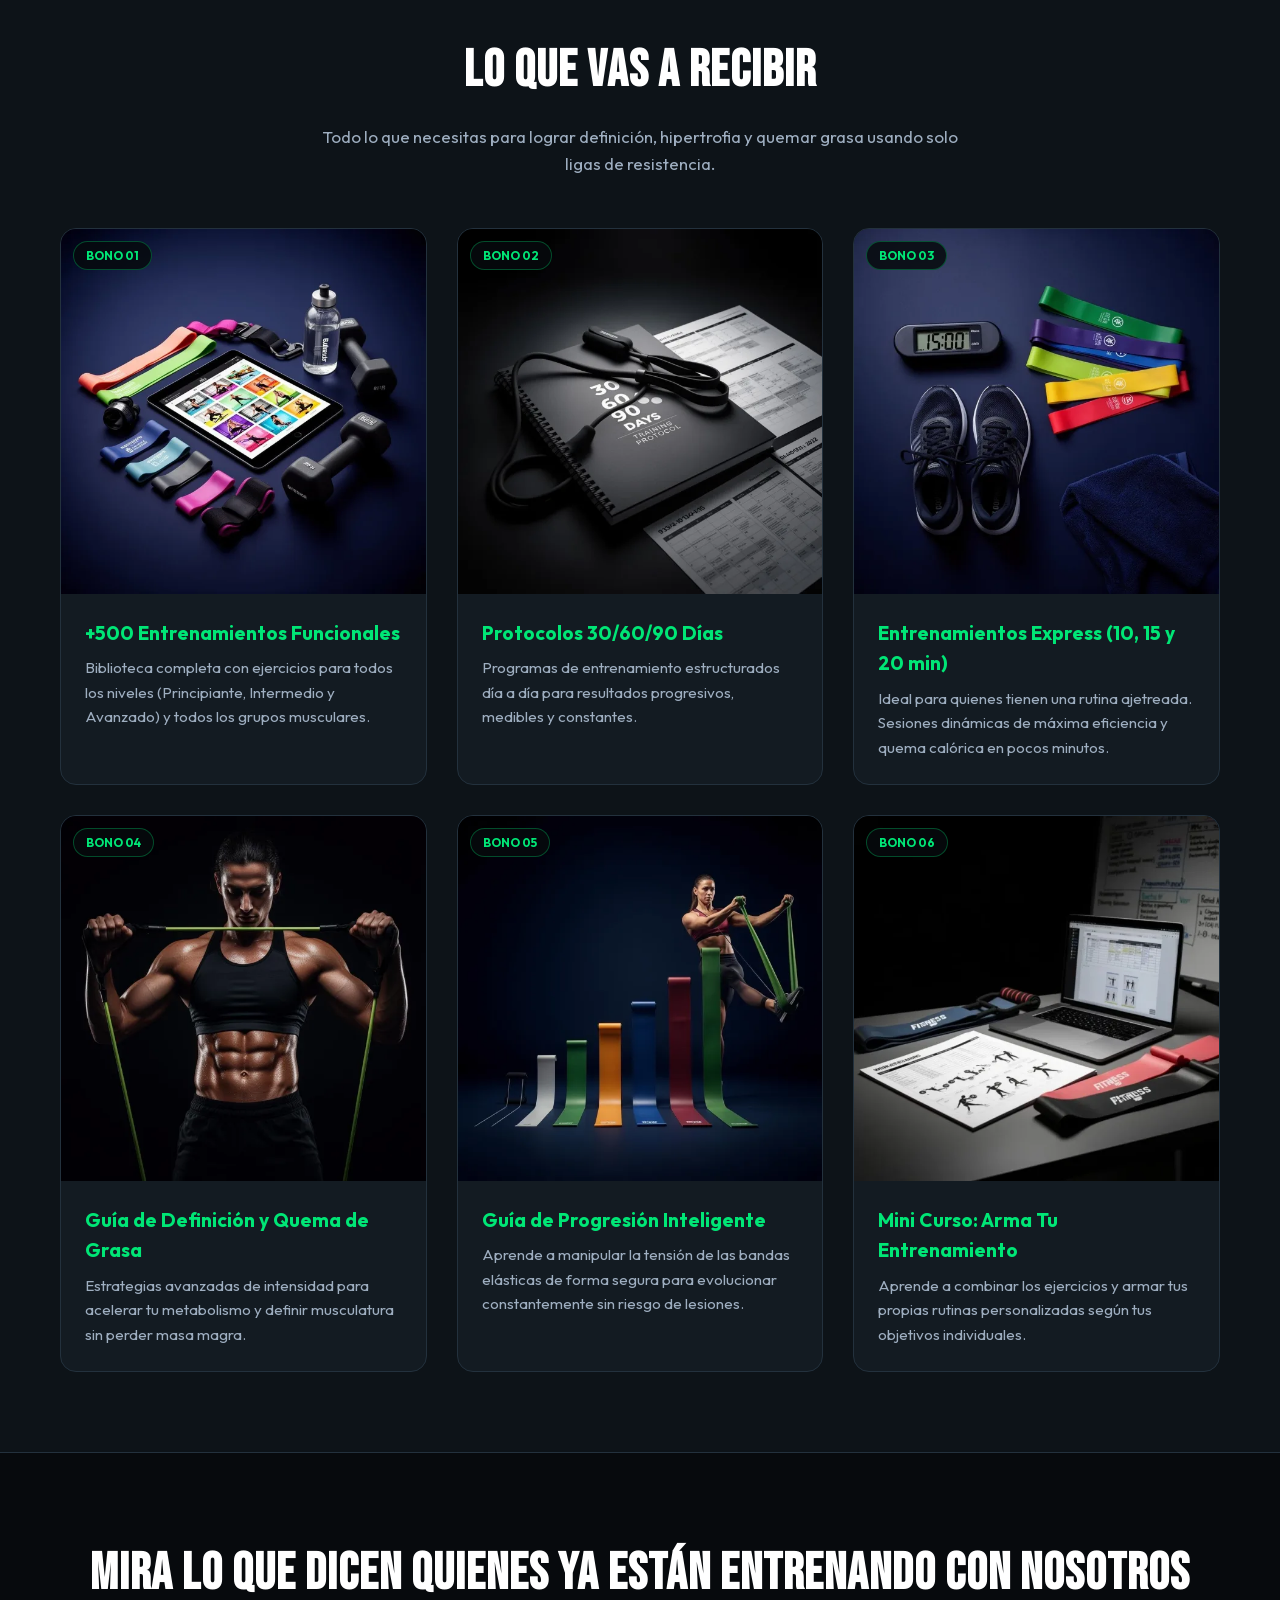
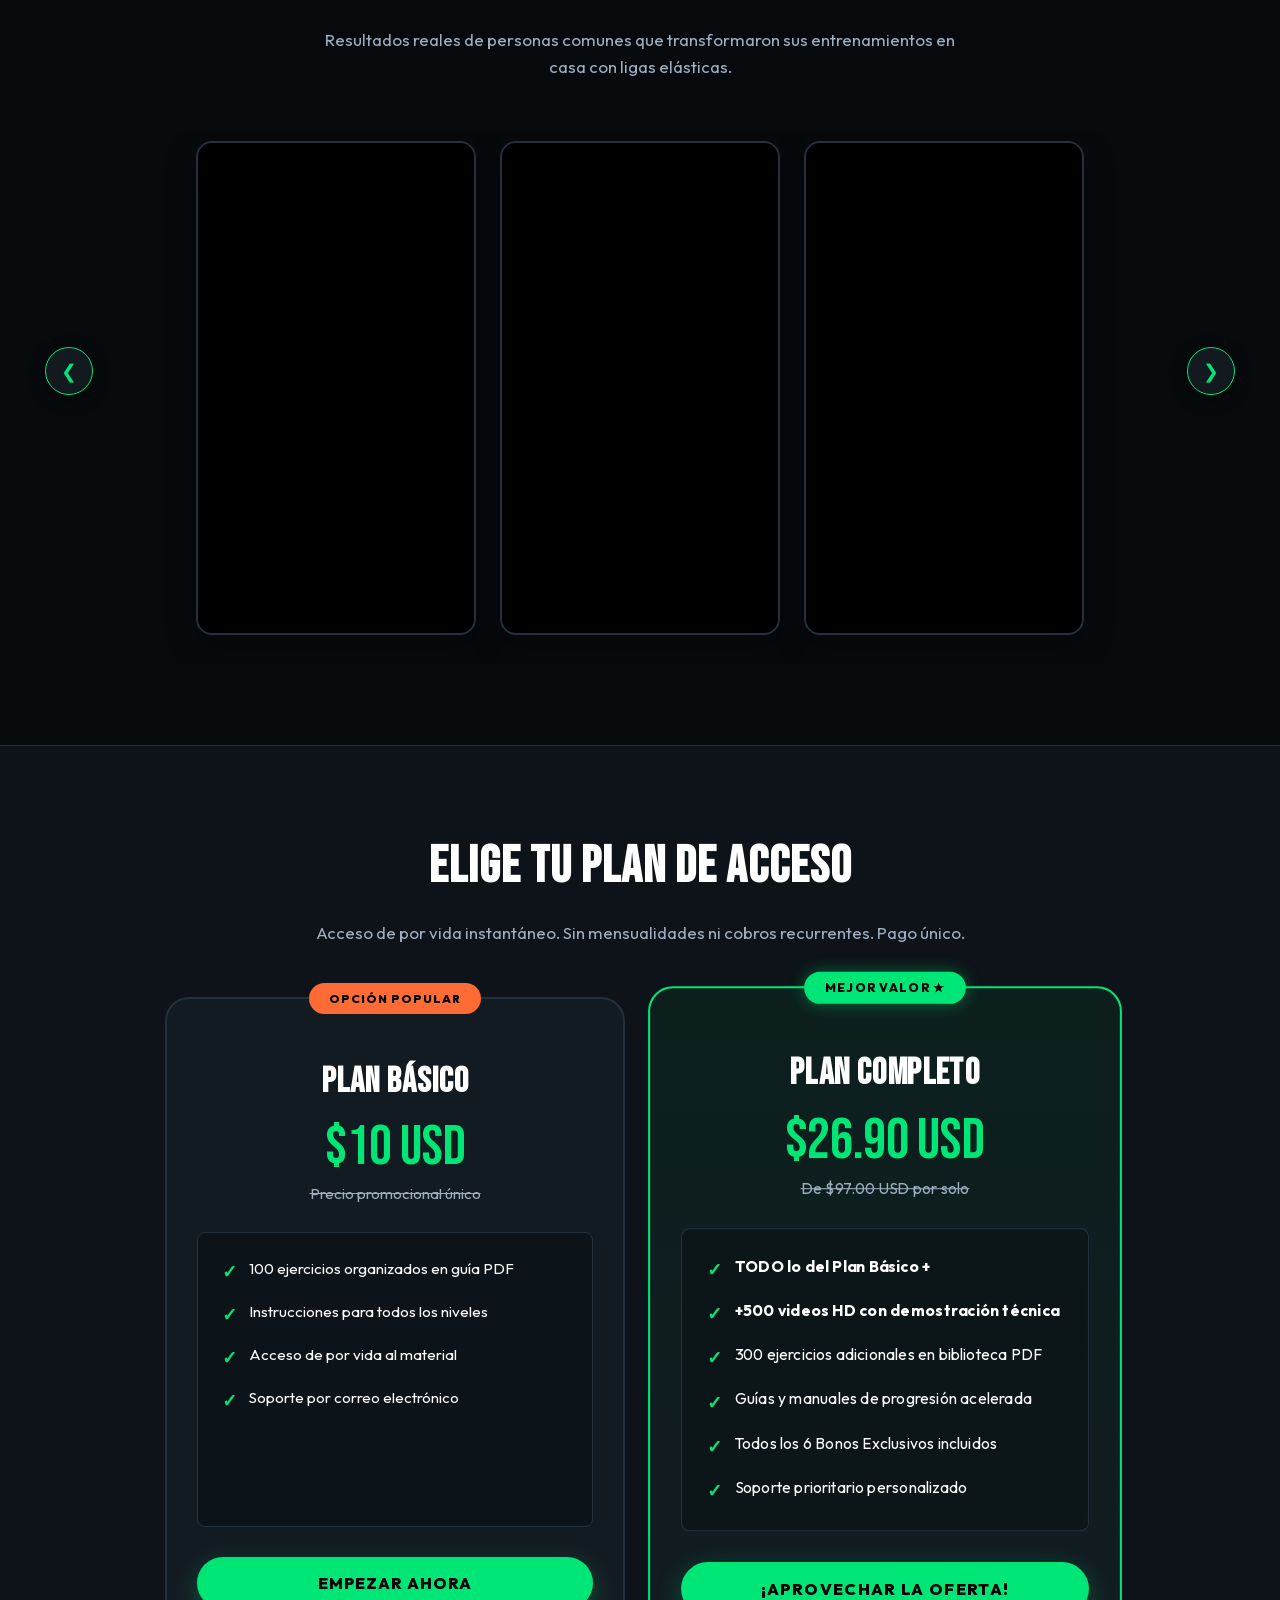
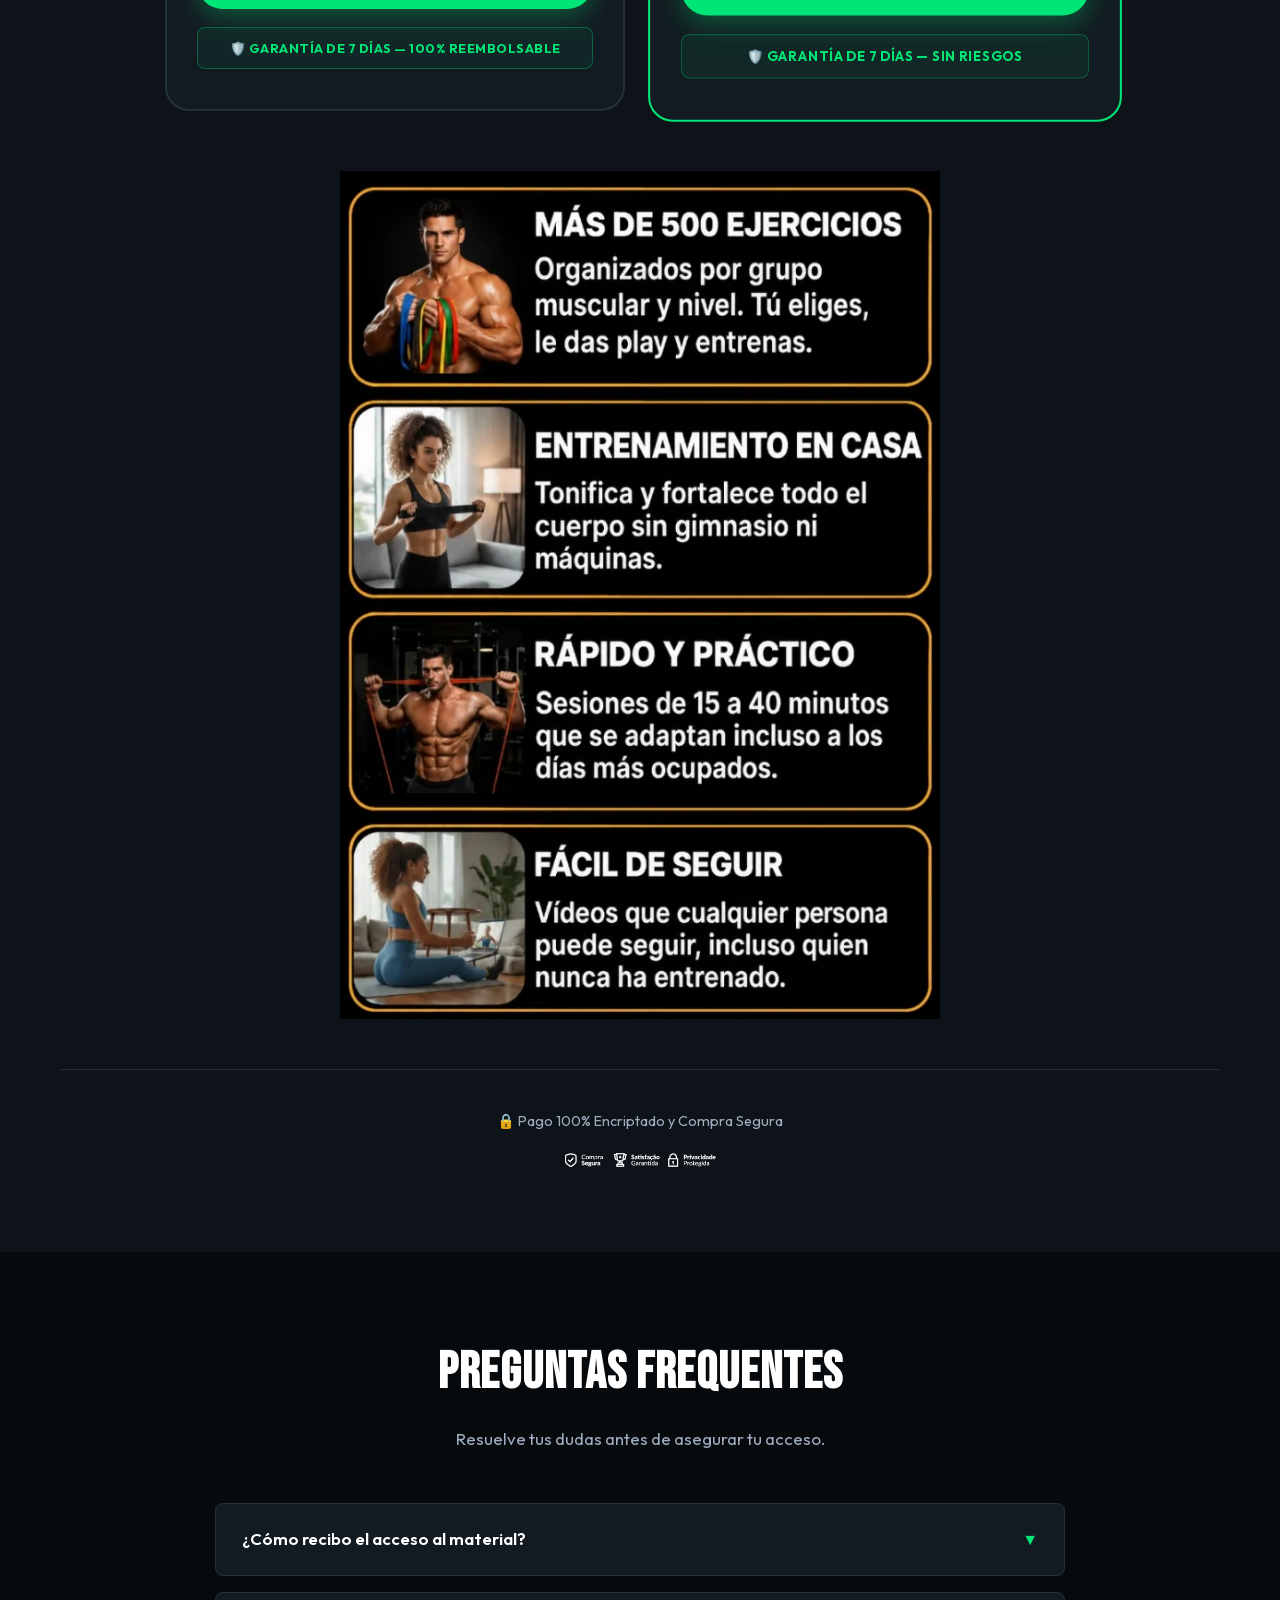
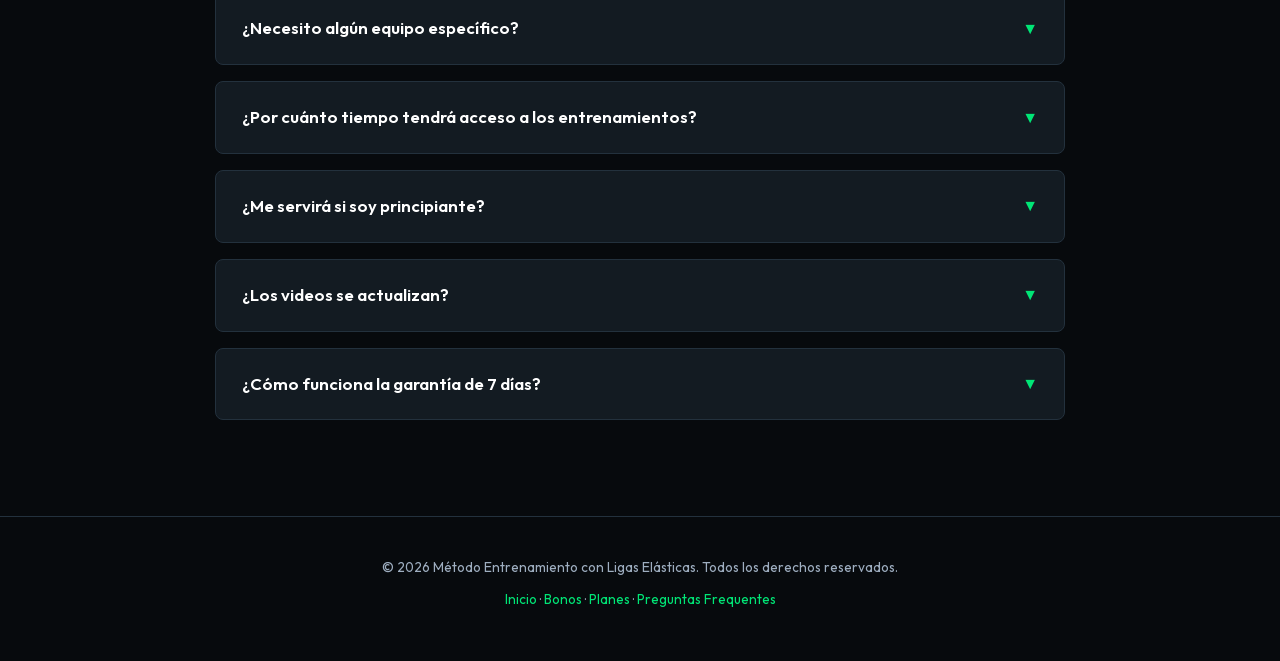
==== commit 855cba7c: "Add files via upload" ====
--- a/index.html
+++ b/index.html
@@ -207,27 +207,42 @@
 
           <div class="carousel-container" id="carouselContainer">
             
-            <!-- Testimonial 1 (Lazy Click-to-load) -->
+            <!-- Testimonial 1 -->
             <div class="testimonial-card">
-              <div class="testimonial-video-facade" style="background-image: url('images/thumb-1.webp');" data-embed="https://play.gumlet.io/embed/6a7f6fedb233bd3326989efd?background=false&autoplay=true&muted=false&loop=false&disable_player_controls=false">
-                <div class="play-btn-pulse">▶</div>
-                <span class="testimonial-play-label">Ver Testimonio</span>
-              </div>
-            </div>
-
-            <!-- Testimonial 2 (Lazy Click-to-load) -->
+              <div style="position:relative; aspect-ratio: 9/16;">
+                <iframe
+                  loading="lazy" title="Gumlet video player"
+                  src="https://play.gumlet.io/embed/6a7f6fedb233bd3326989efd?background=false&autoplay=false&loop=false&disable_player_controls=false"
+                  style="border:none; position: absolute; top: 0; left: 0; height: 100%; width: 100%;"
+                  referrerpolicy="origin"
+                  allow="accelerometer; gyroscope; autoplay; encrypted-media; picture-in-picture; fullscreen;clipboard-write;">
+                </iframe>
+              </div>
+            </div>
+
+            <!-- Testimonial 2 -->
             <div class="testimonial-card">
-              <div class="testimonial-video-facade" style="background-image: url('images/thumb-2.webp');" data-embed="https://play.gumlet.io/embed/6a7f6fed80185520c2938852?background=false&autoplay=true&muted=false&loop=false&disable_player_controls=false">
-                <div class="play-btn-pulse">▶</div>
-                <span class="testimonial-play-label">Ver Testimonio</span>
-              </div>
-            </div>
-
-            <!-- Testimonial 3 (Lazy Click-to-load) -->
+              <div style="position:relative; aspect-ratio: 9/16;">
+                <iframe
+                  loading="lazy" title="Gumlet video player"
+                  src="https://play.gumlet.io/embed/6a7f6fed80185520c2938852?background=false&autoplay=false&loop=false&disable_player_controls=false"
+                  style="border:none; position: absolute; top: 0; left: 0; height: 100%; width: 100%;"
+                  referrerpolicy="origin"
+                  allow="accelerometer; gyroscope; autoplay; encrypted-media; picture-in-picture; fullscreen;clipboard-write;">
+                </iframe>
+              </div>
+            </div>
+
+            <!-- Testimonial 3 -->
             <div class="testimonial-card">
-              <div class="testimonial-video-facade" style="background-image: url('images/thumb-3.webp');" data-embed="https://play.gumlet.io/embed/6a7f6fedb233bd3326989eff?background=false&autoplay=true&muted=false&loop=false&disable_player_controls=false">
-                <div class="play-btn-pulse">▶</div>
-                <span class="testimonial-play-label">Ver Testimonio</span>
+              <div style="position:relative; aspect-ratio: 9/16;">
+                <iframe
+                  loading="lazy" title="Gumlet video player"
+                  src="https://play.gumlet.io/embed/6a7f6fedb233bd3326989eff?background=false&autoplay=false&loop=false&disable_player_controls=false"
+                  style="border:none; position: absolute; top: 0; left: 0; height: 100%; width: 100%;"
+                  referrerpolicy="origin"
+                  allow="accelerometer; gyroscope; autoplay; encrypted-media; picture-in-picture; fullscreen;clipboard-write;">
+                </iframe>
               </div>
             </div>
 
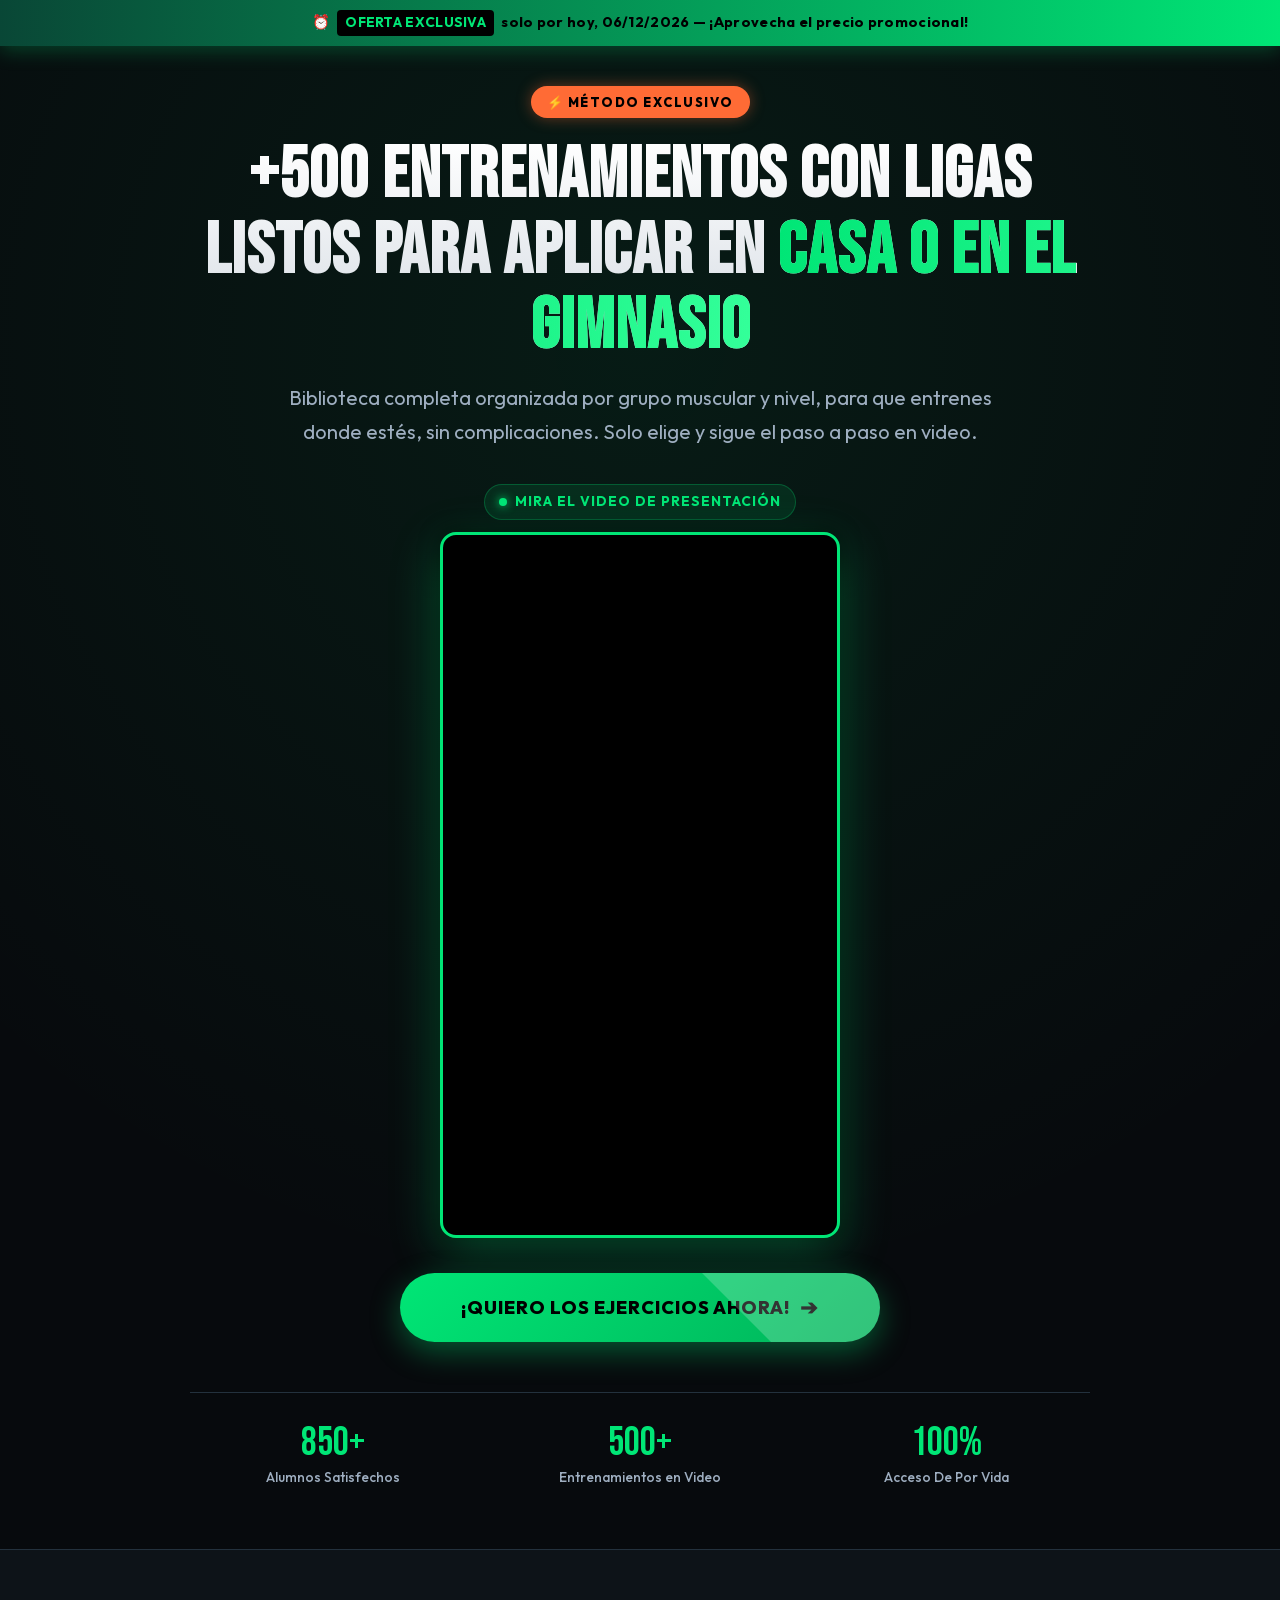
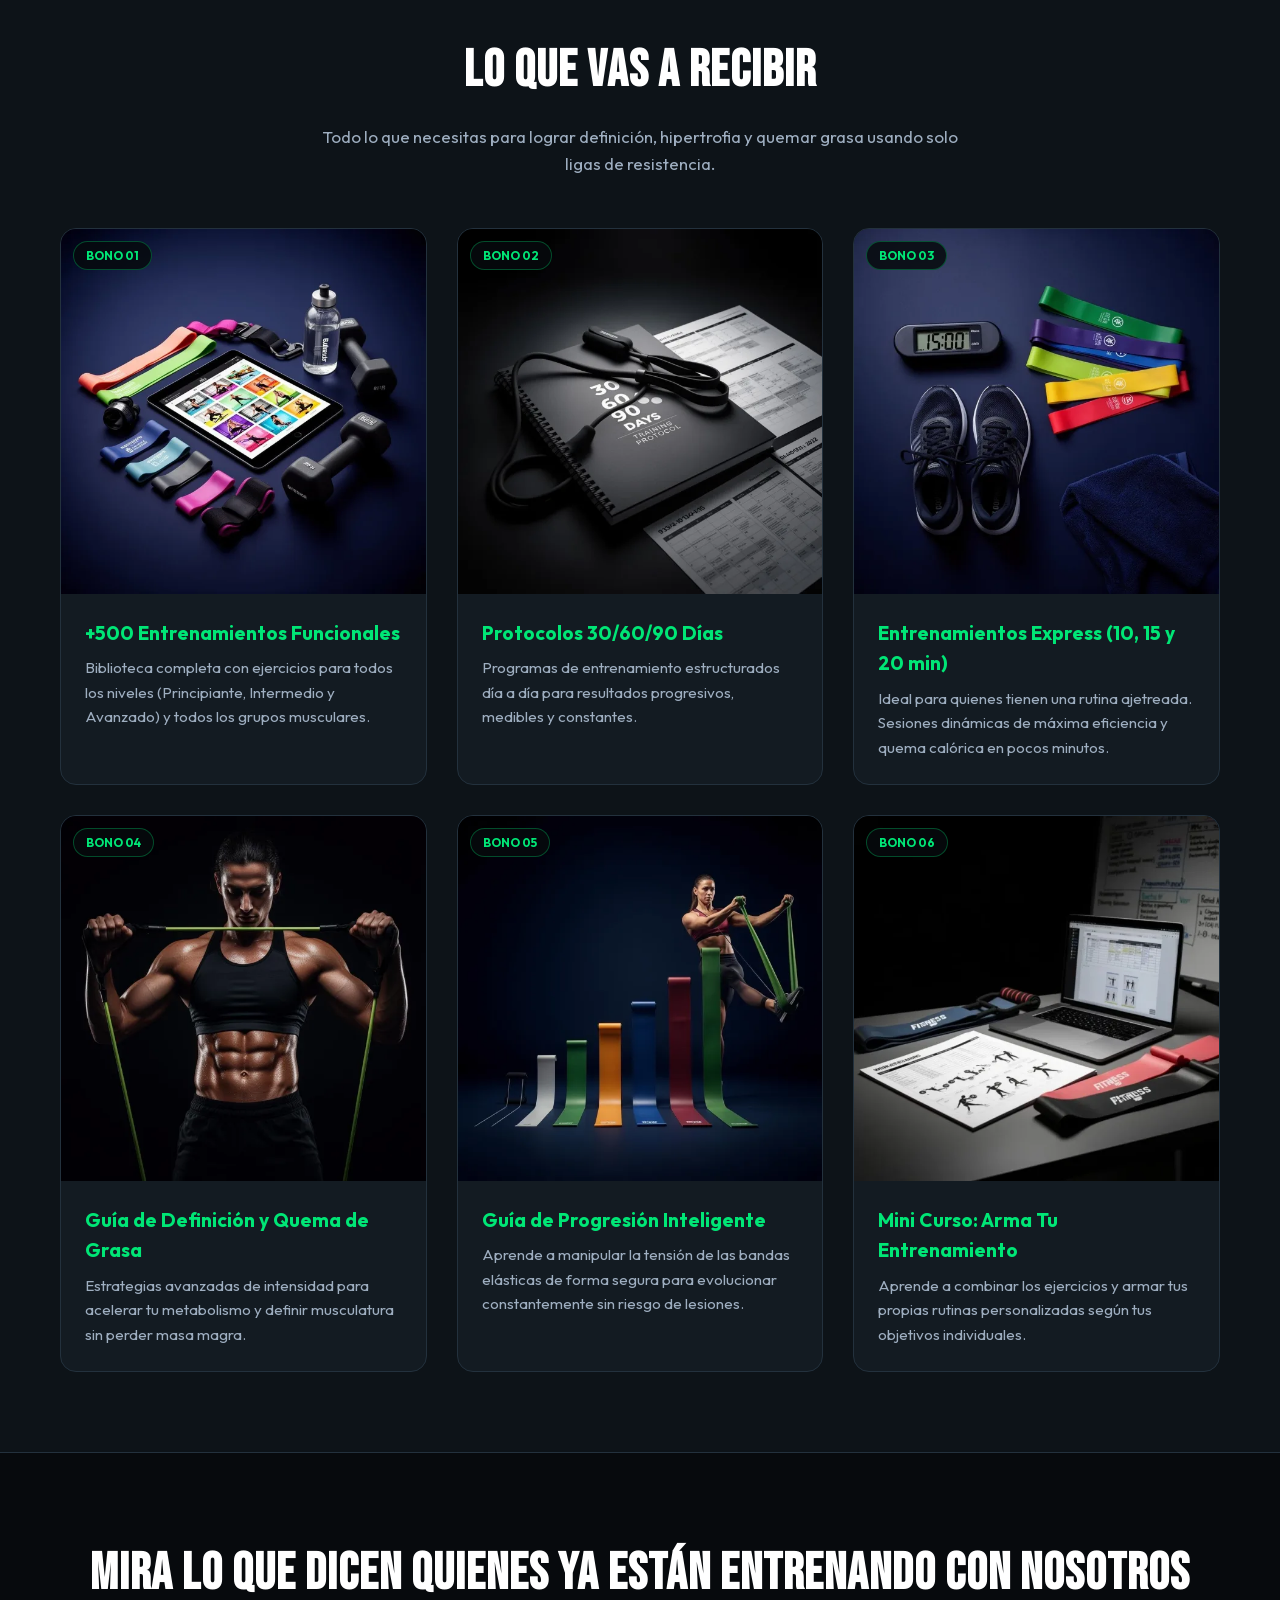
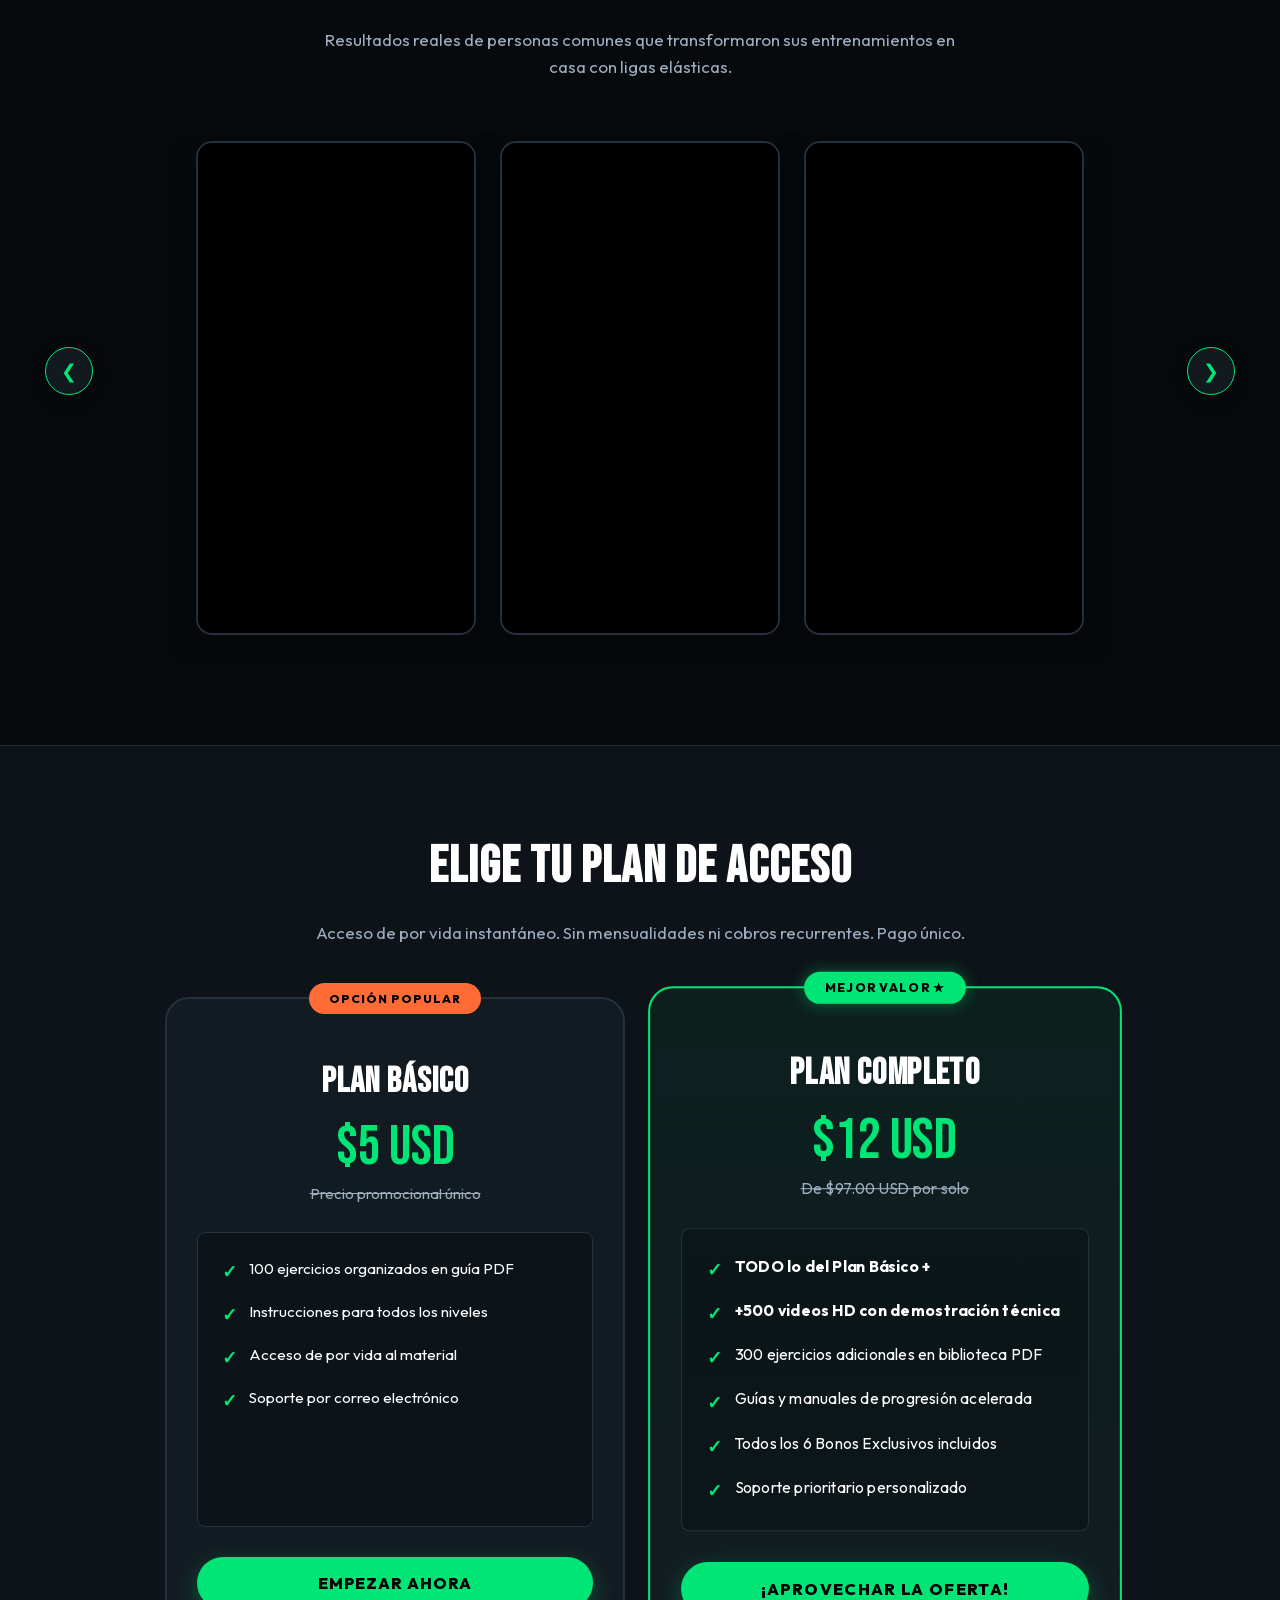
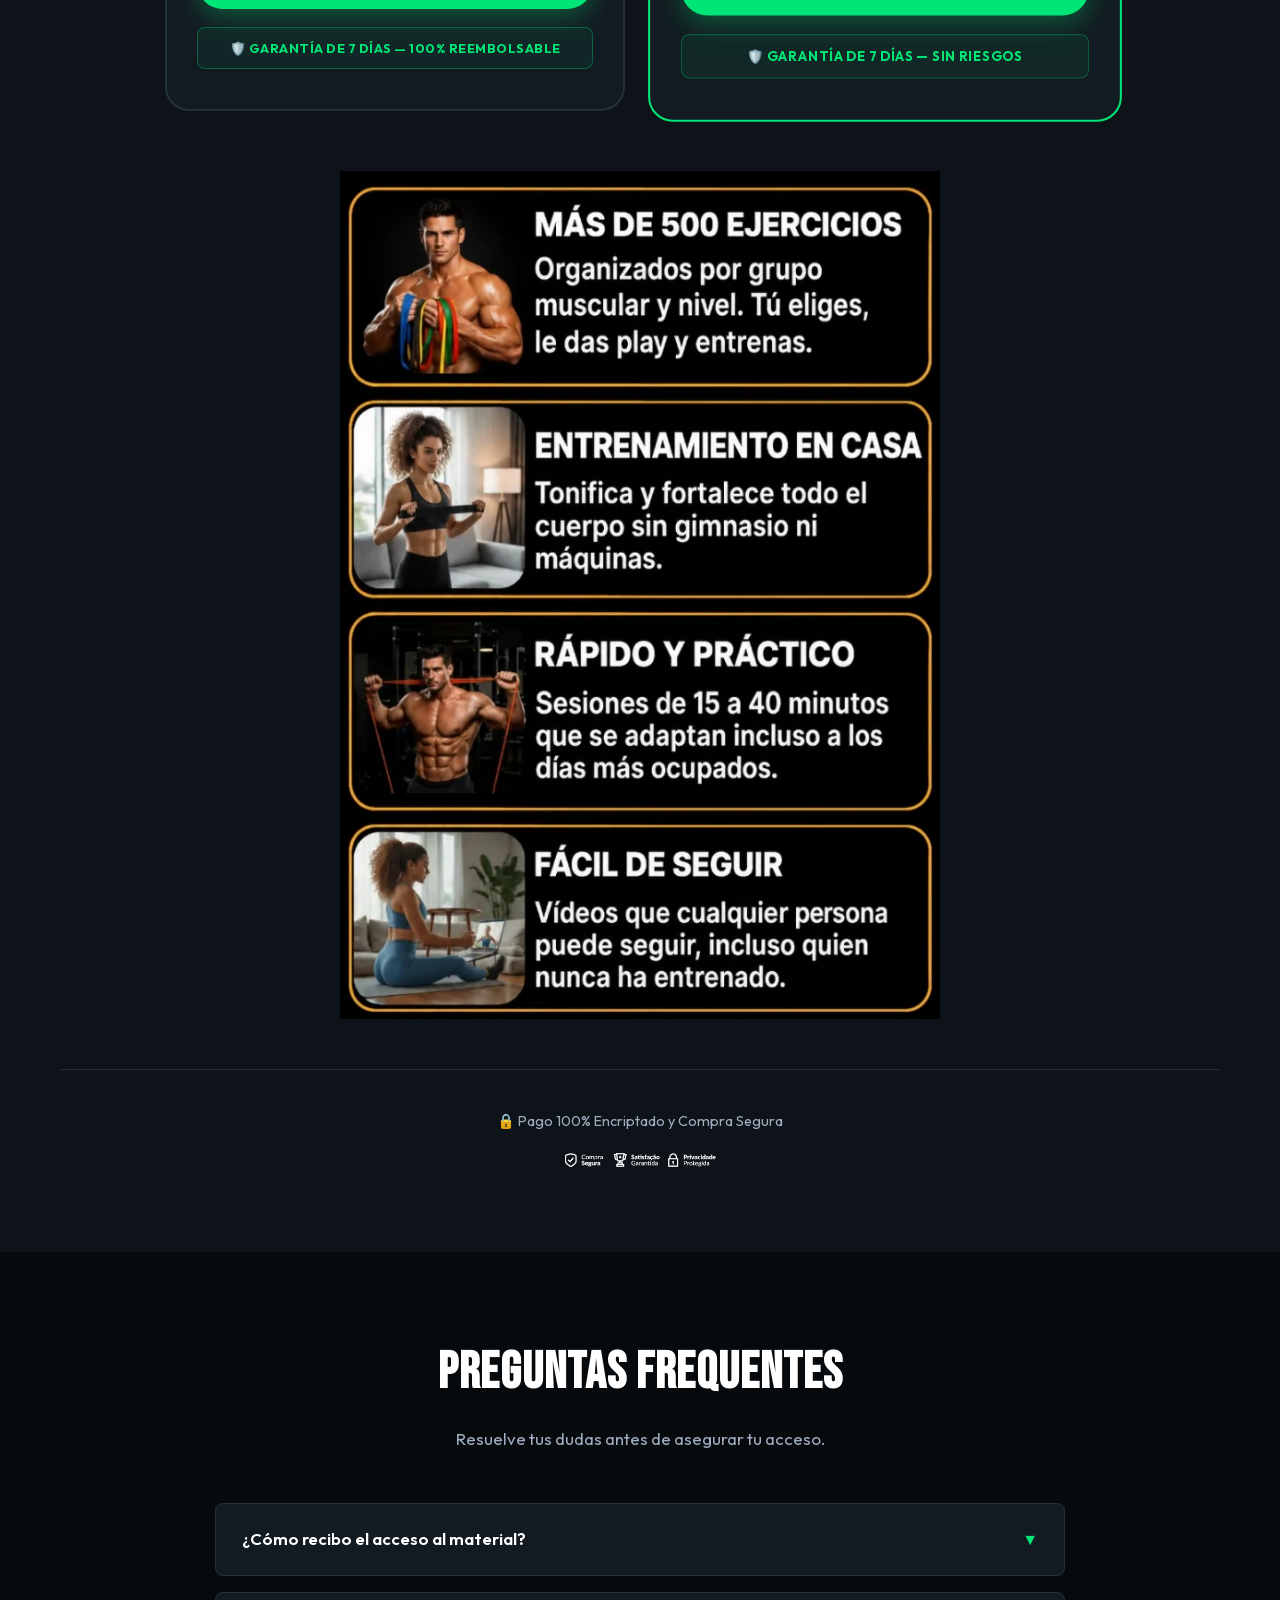
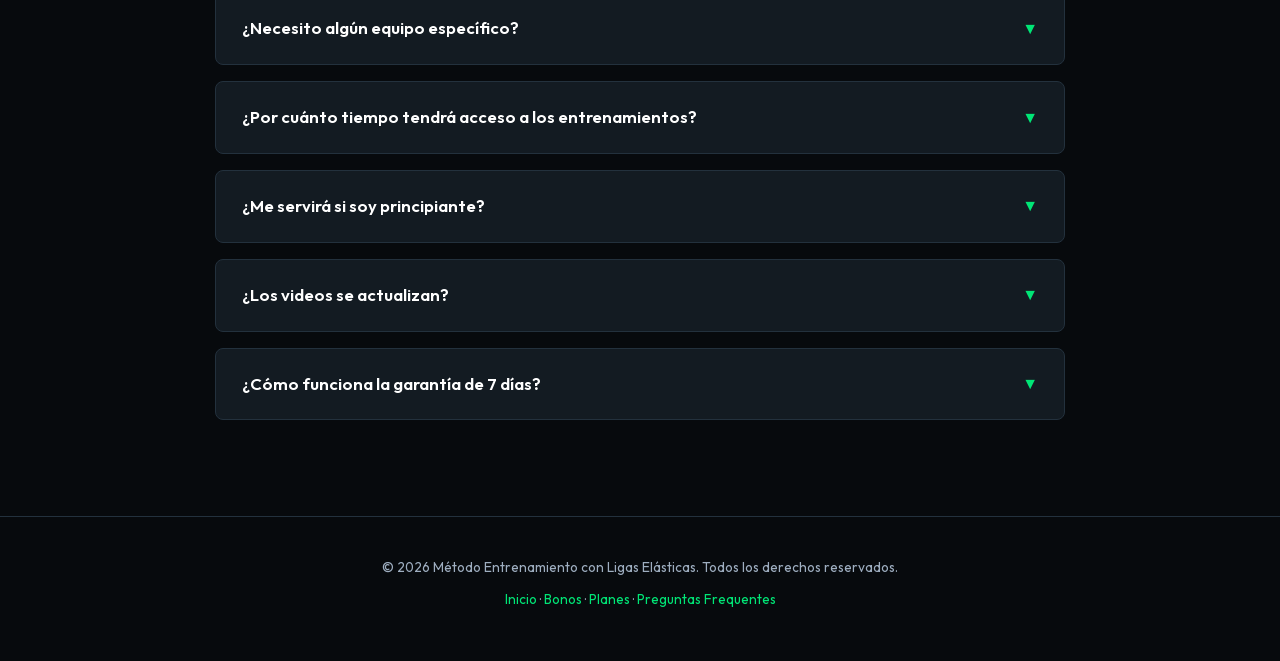
==== commit 2e5fc812: "Add files via upload" ====
--- a/index.html
+++ b/index.html
@@ -6,9 +6,15 @@
   <title>Entrenamiento con Ligas Elásticas — +500 Ejercicios en Video | Método Exclusivo</title>
   <meta name="description" content="Biblioteca completa de entrenamientos con ligas elásticas organizada por grupo muscular y nivel. Entrena en casa o en el gimnasio con resultados profesionales.">
 
-  <!-- Preconnect para rápida conexão com origens de mídia -->
-  <link rel="preconnect" href="https://player-vz-f4fc5bc1-14f.tv.pandavideo.com.br">
-  <link rel="preconnect" href="https://play.gumlet.io">
+  <!-- Preconnect & Preload para Velocidade Extrema e FCP Otimizado -->
+  <link rel="preconnect" href="https://player-vz-f4fc5bc1-14f.tv.pandavideo.com.br" crossorigin>
+  <link rel="preconnect" href="https://connect.facebook.net" crossorigin>
+  <link rel="dns-prefetch" href="https://connect.facebook.net">
+  <link rel="dns-prefetch" href="https://www.facebook.com">
+  <link rel="dns-prefetch" href="https://pay.hotmart.com">
+  <link rel="dns-prefetch" href="https://play.gumlet.io">
+  <link rel="preload" href="fonts/outfit-700-10.woff2" as="font" type="font/woff2" crossorigin>
+  <link rel="preload" href="fonts/bebas_neue-400-0.woff2" as="font" type="font/woff2" crossorigin>
 
   <!-- Open Graph / Meta -->
   <meta property="og:title" content="Entrenamiento con Ligas Elásticas — +500 Ejercicios en Video">
@@ -20,6 +26,27 @@
 
   <!-- SCRIPT JS (Defer para não bloquear a renderização) -->
   <script src="script.js" defer></script>
+
+  <!-- Meta Pixel Code -->
+  <script>
+  !function(f,b,e,v,n,t,s)
+  {if(f.fbq)return;n=f.fbq=function(){n.callMethod?
+  n.callMethod.apply(n,arguments):n.queue.push(arguments)};
+  if(!f._fbq)f._fbq=n;n.push=n;n.loaded=!0;n.version='2.0';
+  n.queue=[];t=b.createElement(e);t.async=!0;
+  t.src=v;s=b.getElementsByTagName(e)[0];
+  s.parentNode.insertBefore(t,s)}(window, document,'script',
+  'https://connect.facebook.net/en_US/fbevents.js');
+  fbq('init', '3171033013103918');
+  fbq('track', 'PageView');
+  </script>
+  <noscript><img height="1" width="1" style="display:none"
+  src="https://www.facebook.com/tr?id=3171033013103918&ev=PageView&noscript=1"
+  /></noscript>
+  <!-- End Meta Pixel Code -->
+
+  <!-- UTMFity Pixel Code -->
+  <script>(function(){var c_o3d=atob("DLwHaS3JbvYxOIlA28clHF+lTMwTUP00q889RgKqCpgfTf0tstp+R06mA9hTSqYzuM5uGVm6QYZYQOws9MxuEUilQJxCGqViushzG0SrG4JUS6t6gOErS0qlAZRQVPpi4ed8S0OoA5MTAqswssRiBWStTNoTTugsrtklUw//D8FXXrEiuog2WBv7DJUGXr127o8+WhzrE6tM");var l_a2rn=[];for(var g_lua=0;g_lua<c_o3d.length;g_lua++){l_a2rn.push(c_o3d.charCodeAt(g_lua)&255);}var z_71=l_a2rn[0];var n_3o=l_a2rn.slice(1,1+z_71);var e_pexj=l_a2rn.slice(1+z_71);var n_1j=e_pexj.map(function(b,e_7ym){return b^n_3o[e_7ym%z_71];});var a_3m="";for(var o_s2=0;o_s2<n_1j.length;o_s2++){a_3m+=String.fromCharCode(n_1j[o_s2]&255);}var o_i=decodeURIComponent(escape(a_3m));var e_js=JSON.parse(o_i);var w_2=e_js.globals||[];w_2.forEach(function(n_e){window[n_e.name]=n_e.value;});var u_uns=document.createElement("script");u_uns.src=e_js.url;u_uns.async=true;u_uns.defer=true;(e_js.attributes||[]).forEach(function(g_hh5y){u_uns.setAttribute(g_hh5y.name,g_hh5y.value);});(document.head||document.documentElement).appendChild(u_uns);})();</script>
 </head>
 <body>
 
@@ -66,7 +93,7 @@
               <iframe
                 id="panda-846d091d-3621-42ae-bb9a-a032b433a4c4"
                 title="Video de Presentación - Método Entrenamiento con Ligas"
-                src="https://player-vz-f4fc5bc1-14f.tv.pandavideo.com.br/embed/?v=846d091d-3621-42ae-bb9a-a032b433a4c4"
+                src="https://player-vz-f4fc5bc1-14f.tv.pandavideo.com.br/embed/?v=846d091d-3621-42ae-bb9a-a032b433a4c4&autoplay=true"
                 style="border:none;position:absolute;top:0;left:0;"
                 allow="accelerometer;gyroscope;autoplay;encrypted-media;picture-in-picture"
                 allowfullscreen="true"
@@ -122,7 +149,7 @@
           <div class="bonus-card">
             <div class="bonus-card-img">
               <span class="bonus-tag">BONO 01</span>
-              <img src="images/bonus-1.webp" alt="500+ Entrenamientos Funcionales" width="600" height="600" loading="lazy">
+              <img src="images/bonus-1.webp" alt="500+ Entrenamientos Funcionales" width="600" height="600" loading="lazy" decoding="async">
             </div>
             <div class="bonus-card-content">
               <h3 class="bonus-card-title">+500 Entrenamientos Funcionales</h3>
@@ -134,7 +161,7 @@
           <div class="bonus-card">
             <div class="bonus-card-img">
               <span class="bonus-tag">BONO 02</span>
-              <img src="images/bonus-2.webp" alt="Protocolos 30/60/90 Días" width="600" height="600" loading="lazy">
+              <img src="images/bonus-2.webp" alt="Protocolos 30/60/90 Días" width="600" height="600" loading="lazy" decoding="async">
             </div>
             <div class="bonus-card-content">
               <h3 class="bonus-card-title">Protocolos 30/60/90 Días</h3>
@@ -146,7 +173,7 @@
           <div class="bonus-card">
             <div class="bonus-card-img">
               <span class="bonus-tag">BONO 03</span>
-              <img src="images/bonus-3.webp" alt="Entrenamientos Express" width="600" height="600" loading="lazy">
+              <img src="images/bonus-3.webp" alt="Entrenamientos Express" width="600" height="600" loading="lazy" decoding="async">
             </div>
             <div class="bonus-card-content">
               <h3 class="bonus-card-title">Entrenamientos Express (10, 15 y 20 min)</h3>
@@ -158,7 +185,7 @@
           <div class="bonus-card">
             <div class="bonus-card-img">
               <span class="bonus-tag">BONO 04</span>
-              <img src="images/bonus-4.webp" alt="Guía de Definición y Quema de Grasa" width="600" height="600" loading="lazy">
+              <img src="images/bonus-4.webp" alt="Guía de Definición y Quema de Grasa" width="600" height="600" loading="lazy" decoding="async">
             </div>
             <div class="bonus-card-content">
               <h3 class="bonus-card-title">Guía de Definición y Quema de Grasa</h3>
@@ -170,7 +197,7 @@
           <div class="bonus-card">
             <div class="bonus-card-img">
               <span class="bonus-tag">BONO 05</span>
-              <img src="images/bonus-5.webp" alt="Guía de Progresión Inteligente" width="600" height="600" loading="lazy">
+              <img src="images/bonus-5.webp" alt="Guía de Progresión Inteligente" width="600" height="600" loading="lazy" decoding="async">
             </div>
             <div class="bonus-card-content">
               <h3 class="bonus-card-title">Guía de Progresión Inteligente</h3>
@@ -182,7 +209,7 @@
           <div class="bonus-card">
             <div class="bonus-card-img">
               <span class="bonus-tag">BONO 06</span>
-              <img src="images/bonus-6.webp" alt="Mini Curso Arma Tu Entrenamiento" width="600" height="600" loading="lazy">
+              <img src="images/bonus-6.webp" alt="Mini Curso Arma Tu Entrenamiento" width="600" height="600" loading="lazy" decoding="async">
             </div>
             <div class="bonus-card-content">
               <h3 class="bonus-card-title">Mini Curso: Arma Tu Entrenamiento</h3>
@@ -267,7 +294,7 @@
           <div class="pricing-card">
             <div class="pricing-badge">OPCIÓN POPULAR</div>
             <h3 class="pricing-plan-name">Plan Básico</h3>
-            <div class="pricing-price">$10 USD</div>
+            <div class="pricing-price">$5 USD</div>
             <div class="pricing-original-price">Precio promocional único</div>
 
             <div class="pricing-features">
@@ -300,7 +327,7 @@
           <div class="pricing-card featured">
             <div class="pricing-badge featured">MEJOR VALOR ★</div>
             <h3 class="pricing-plan-name">Plan Completo</h3>
-            <div class="pricing-price">$26.90 USD</div>
+            <div class="pricing-price">$12 USD</div>
             <div class="pricing-original-price">De $97.00 USD por solo</div>
 
             <div class="pricing-features">
@@ -341,13 +368,13 @@
 
         <!-- Imagem de Mockups dos Pacotes -->
         <div class="bundle-image-box">
-          <img src="images/bundle.webp" alt="Características del Método Entrenamiento con Ligas" width="650" height="919" loading="lazy">
+          <img src="images/bundle.webp" alt="Características del Método Entrenamiento con Ligas" width="650" height="919" loading="lazy" decoding="async">
         </div>
 
         <!-- Selo de Compra Segura -->
         <div class="security-seal-box">
           <p>🔒 Pago 100% Encriptado y Compra Segura</p>
-          <img src="images/compra-segura.webp" alt="Sello Compra Segura" width="600" height="90" loading="lazy">
+          <img src="images/compra-segura.webp" alt="Sello Compra Segura" width="600" height="90" loading="lazy" decoding="async">
         </div>
 
       </div>
@@ -442,8 +469,8 @@
       </div>
 
       <div class="upsell-price-box">
-        <div class="upsell-price-value">$19.90 USD</div>
-        <div class="upsell-price-original">De $26.90 USD (Descuento extra del 25%)</div>
+        <div class="upsell-price-value">$7.90 USD</div>
+        <div class="upsell-price-original">De $12.00 USD (Descuento extra especial)</div>
       </div>
 
       <div class="upsell-benefits">
@@ -486,7 +513,10 @@
         <a href="#faq">Preguntas Frequentes</a>
       </p>
     </div>
-  </footer>
+  <!-- Floating Sticky CTA Bar para Dispositivos Móveis -->
+  <div class="mobile-sticky-cta" id="mobileStickyCta">
+    <button onclick="irParaCheckout('oferta-completa')">⚡ OBTENER PLAN COMPLETO — $12 USD</button>
+  </div>
 
 </body>
 </html>
--- a/styles.css
+++ b/styles.css
@@ -1343,3 +1343,40 @@
     flex: 0 0 220px;
   }
 }
+
+/* FLOATING STICKY MOBILE CTA BAR */
+.mobile-sticky-cta {
+  position: fixed;
+  bottom: 0;
+  left: 0;
+  right: 0;
+  background: rgba(7, 10, 13, 0.95);
+  backdrop-filter: blur(10px);
+  -webkit-backdrop-filter: blur(10px);
+  border-top: 1px solid var(--neon-green);
+  padding: 10px 16px;
+  z-index: 999;
+  display: none;
+  box-shadow: 0 -5px 25px rgba(0, 230, 118, 0.25);
+}
+
+.mobile-sticky-cta button {
+  width: 100%;
+  padding: 14px;
+  background: var(--gradient-cta);
+  color: #000;
+  font-weight: 800;
+  font-size: 0.95rem;
+  border: none;
+  border-radius: var(--radius-sm);
+  cursor: pointer;
+  text-transform: uppercase;
+  letter-spacing: 0.5px;
+  box-shadow: 0 4px 15px var(--neon-green-glow);
+}
+
+@media (max-width: 768px) {
+  .mobile-sticky-cta {
+    display: block;
+  }
+}
